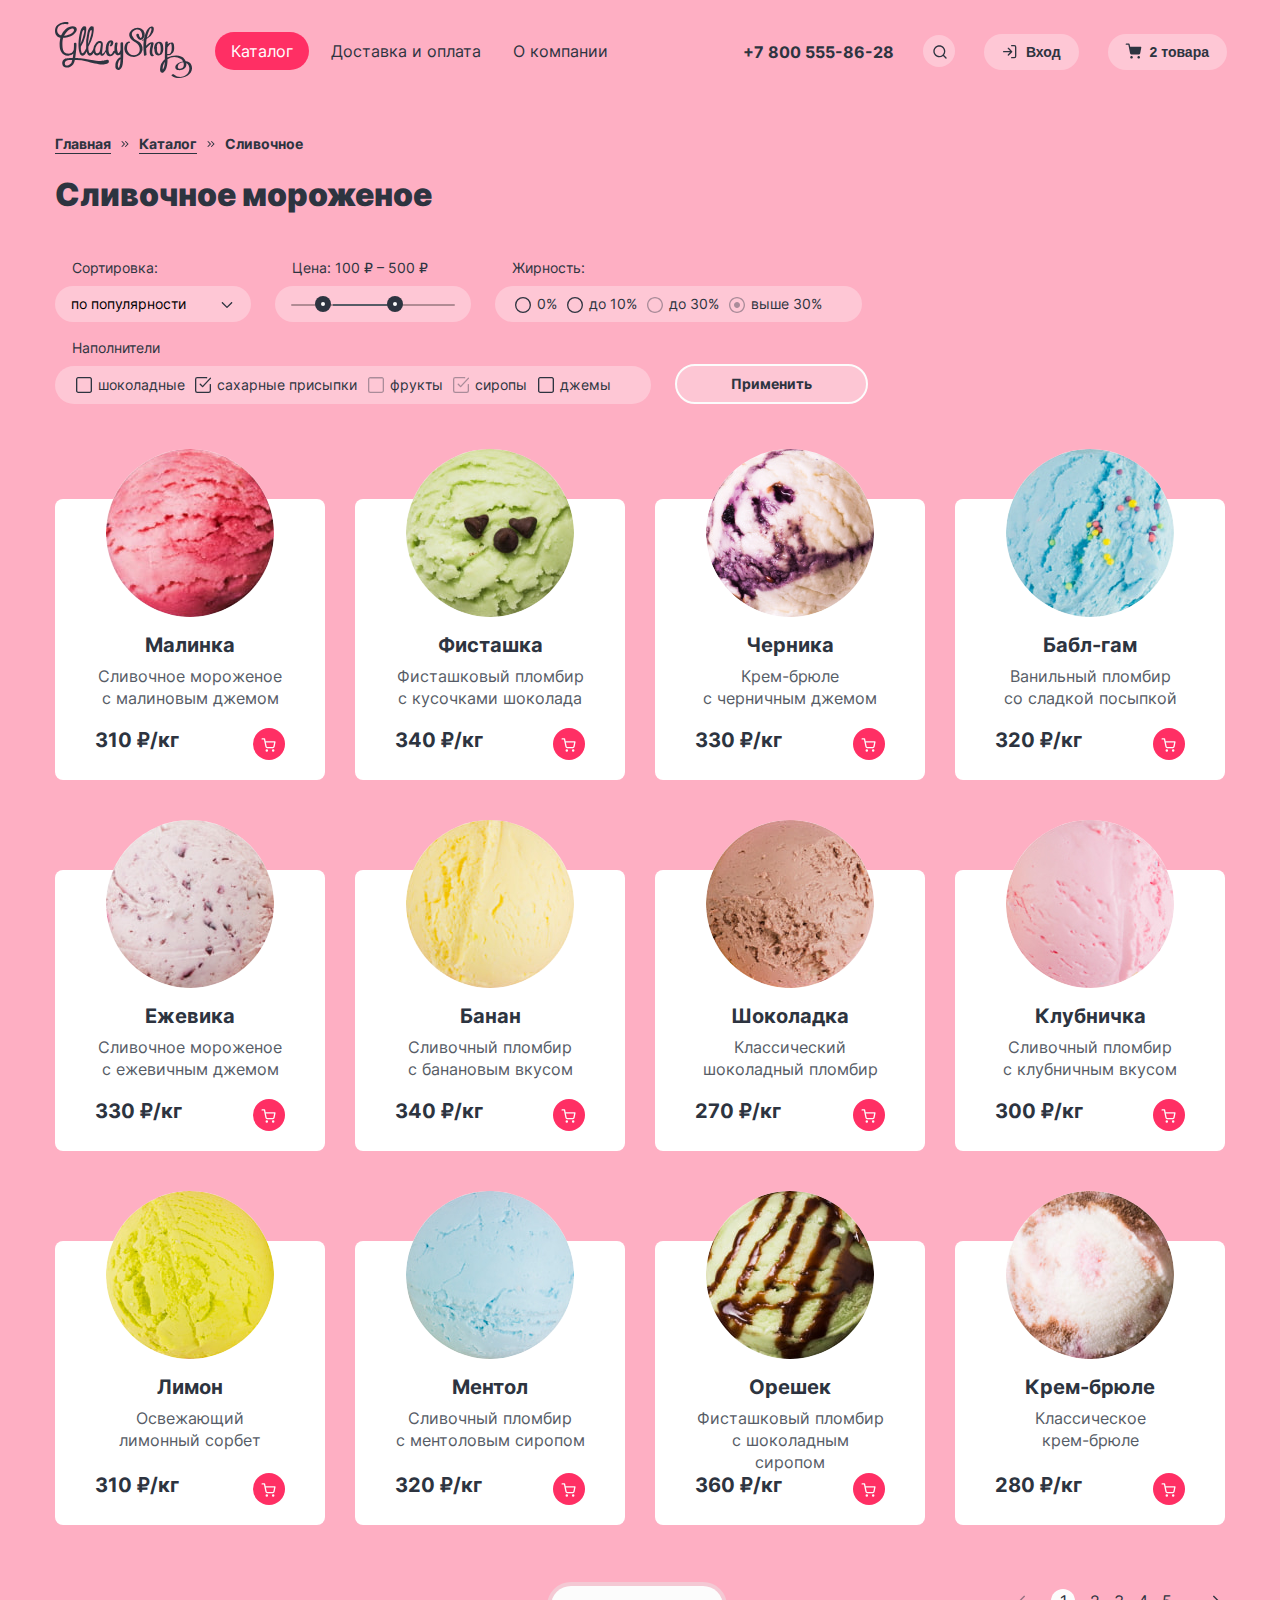
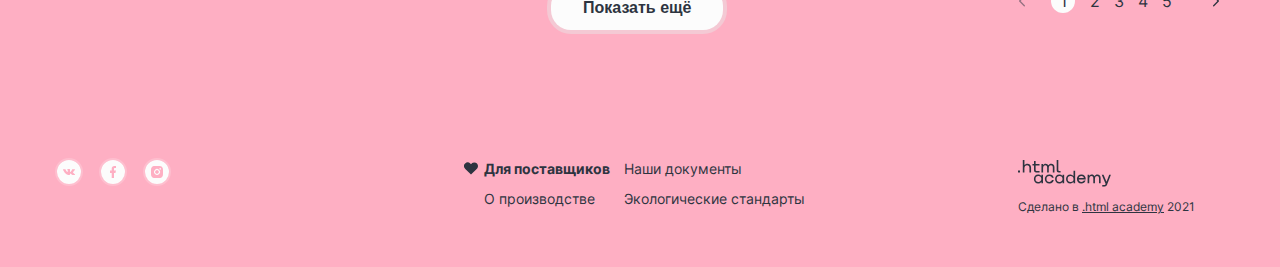
==== catalog.html @ 29f81b79 "Pixel-Perfect" ====
<!DOCTYPE html>
<html lang="ru">

<head>

  <meta charset="UTF-8">
  <meta http-equiv="X-UA-Compatible" content="IE=edge">
  <meta name="viewport" content="width=device-width, initial-scale=1.0">

  <!-- Заготовка для фавикона -->
  <link rel="icon" href="favicon.ico">
  <link rel="icon" type="image/png" sizes="32x32" href="images/icons/favicon.svg">

  <!-- <link rel="stylesheet" href="styles/normalize.css"> -->
  <link rel="stylesheet" href="styles/styles.css">

  <title>Сливочное мороженное из каталога мороженного онлайн-магазина Gllacy</title>

</head>

<body>

  <!-- Блок 1: Шапка и навигация -->

  <header class="header">

    <div class="header-wrapper">

      <a class="header-logo" href="index.html">
        <img src="images/logos/logo-gllacy.svg" alt="Логотип фирмы GllacyShop – натуральное мороженное для всех"
          width="137" height="56"></a>

      <nav class="main-nav">

        <ul class="nav-list">
          <li class="nav-item catalog-menu popover-bridge-menu">
            <a class="nav-link current" href="index.html">Каталог</a>
            <ul class="catalog-submenu">
              <li class="catalog-submenu-item special"><a class="catalog-submenu-link"
                  href="#"><strong>Новинки</strong></a></li>
              <li class="catalog-submenu-item"><a class="catalog-submenu-link" href="catalog.html">Сливочное</a></li>
              <li class="catalog-submenu-item"><a class="catalog-submenu-link" href="">Щербеты</a></li>
              <li class="catalog-submenu-item"><a class="catalog-submenu-link" href="">Фруктовый лед</a></li>
              <li class="catalog-submenu-item"><a class="catalog-submenu-link" href="">Мелорин</a></li>
            </ul>
          </li>
          <li class="nav-item">
            <a class="nav-link" href="#">Доставка и оплата</a>
          </li>
          <li class="nav-item">
            <a class="nav-link" href="#">О компании</a>
          </li>
        </ul>

      </nav>

      <ul class="nav-list user-list">

        <li class="nav-item nav-user-item nav-telefon">
          <a class="nav-phone-number nav-tel" href="tel:+79876543210">
            +7 800 555-86-28
          </a>
        </li>

        <li class="nav-item nav-user-item popover-bridge-search">
          <button type="button" class="button-circle button-pink nav-search">
            <span class="visually-hidden">
              Поиск
            </span>
          </button>
          <!-- ПОПОВЕР для поиска -->
          <div class="popover-search">
            <form class="search-engine" action="https://echo.htmlacademy.ru/" method="get">
              <p class="field-group">
                <label class="visually-hidden" for="your-search">Поисковый запрос</label>
                <input class="form-field field" type="search" id="your-search" name="your-search"
                  placeholder="Поиск по сайту">
              </p>
            </form>
          </div>
        </li>

        <li class="nav-item nav-user-item popover-bridge">
          <button type="button" class="button button-pink nav-customer-login">
            Вход
          </button>

          <!-- ПОПОВЕР для входа -->
          <div class="popover-customer popover-customer-login">

            <div class="popover-customer-underlay">
              <h2 class="popover-customer-heading">Личный кабинет</h2>
              <div class="popover-customer-form-wrapper">

                <form class="popover-customer-form" action="https://echo.htmlacademy.ru">

                  <p class="field-group popover-customer-email">
                    <label class="visually-hidden form-label" for="popover-customer-email">Электропочта</label>
                    <input class="popover-login-input" type="email" id="popover-customer-email"
                      name="popover-customer-email" placeholder="email@example.com" required>
                  </p>

                  <p class="field-group popover-customer-password">
                    <label class="visually-hidden form-label" for="popover-customer-password">Пароль</label>
                    <input class="popover-login-input" type="password" id="popover-customer-password"
                      name="popover-customer-password" placeholder="Введите пароль" minlength="7" required>
                  </p>

                  <div class="popover-customer-login-wrapper">
                    <button class="popover-login-button" type="submit">Войти</button>
                    <div class="popover-customer-recovery-wrapper">
                      <ul class="recovery-list">
                        <li class="recovery-item"><a class="auth-form-recovery" href="#">Забыли пароль?</a></li>
                        <li class="recovery-item"><a class="auth-form-register" href="#">Регистрация</a></li>
                      </ul>
                    </div>
                  </div>
                </form>
              </div>
            </div>
          </div>
        </li>

        <li class="nav-item nav-user-item popover-bridge">
          <button type="button" class="button button-pink nav-basket-full">
            2 товара
          </button>
          <!-- ПОПОВЕР для полной корзины -->
          <div class="popover-full">

            <div class="popover-content">
              <h2 class="popover-title">Корзина</h2>
              <ul class="cart-items-list">
                <li class="cart-item">
                  <a href="#"><img src="images/products/product-caspberry-1.jpg" alt="Мороженное 'Малинка'" width="46" height="46"></a>
                  <div class="cart-item-full-info">
                    <p class="cart-item-title"><a class="cart-item-title-link" href="#">Малинка</a></p>
                    <p class="cart-item-title-subline">1 кг х 310 ₽</p>
                  </div>
                  <p class="cart-item-price">310 ₽</p>
                  <button type="button" class="popover-close-button">
                    <span class="visually-hidden">Удалить из корзины</span>
                  </button>
                </li>
                <li class="cart-item">
                  <a href="#"><img src="images/products/product-bubblegum-4.jpg" alt="Мороженное Бабл-гам" width="46" height="46"></a>
                  <div class="cart-item-full-info">
                    <p class="cart-item-title"><a class="cart-item-title-link" href="#">Бабл-гам</a></p>
                    <p class="cart-item-title-subline">1 кг х 310 ₽</p>
                  </div>
                  <p class="cart-item-price">480 ₽</p>
                  <button type="button" class="popover-close-button">
                    <span class="visually-hidden">Удалить из корзины</span>
                  </button>
                </li>
              </ul>
              <div class="order-area">
                <a class="delivery-submit button button-red busket-submit">Оформить заказ</a>
                <p class="cart-item-sum">Итого: 790 ₽</p> 
              </div>
            </div>
          </div>
        </li>
      </ul>
    </div>

  </header>

  <!-- Блок 2: Основное содержание страницы -->
  <main class="main-inner main-container">

    <!-- Добавляем невидимый H2 заголовок для семантики -->
    <h1 class="visually-hidden">Различные виды мороженного онлайн-магазина GllacyShop</h1>

    <!-- Секция 1: Хлебные крошки -->
    <section class="inner-header">
      <ul class="breadcrumbs">
        <li class="breadcrumbs-item">
          <a class="breadcrumbs-link breadcrumbs-arrow" href="index.html">Главная</a>
        </li>
        <li class="breadcrumbs-item">
          <a class="breadcrumbs-link breadcrumbs-arrow" href="#">Каталог</a>
        </li>
        <li class="breadcrumbs-item breadcrumbs-item-current">
          <a class="current-link">Сливочное</a>
        </li>
      </ul>
      <h2 class="catalog-product-title">Сливочное мороженое</h2>
    </section>

    <!-- Секция 2: Фильтрация продуктов -->

    <section class="catalog-products-filter">
      <h2 class="visually-hidden">Список товаров с фильтрами</h2>
      <form class="catalog-filter" action="https://echo.htmlacademy.ru/" method="get">

          <!-- Dropdown menu with elements -->
          
          <fieldset class="catalog-filter-group filter-dropdown">
            <legend class="catalog-filter-title">Сортировка:</legend>
            <select name="catalog" class="catalog-product-selection">
              <option class="" selected value="по популярности">по популярности</option>
              <option value="по стоимости">по стоимости</option>
              <option value="по вкусу">по вкусу</option>
            </select>
          </fieldset>

          <!-- Range Slider -->

          <fieldset class="catalog-filter-group filter-range-slider ">
            <legend class="catalog-filter-title">Цена: 100 ₽ – 500 ₽</legend>
            <div class="range">
              <div class="range-scale">
                <div class="range-bar">
                  <button class="range-toggle toggle-min" type="button">
                    <span class="visually-hidden">Изменить минимальную цену.</span>
                  </button>
                  <button class="range-toggle toggle-max" type="button">
                    <span class="visually-hidden">Изменить максимальную цену.</span>
                  </button>
                </div>
              </div>
              <div class="range-wrapper-inputs">
                <label class="catalog-filter-label visually-hidden">
                  от <input class="range-input" type="number" value="100" name="min-price"> ₽
                </label>
                <label class="catalog-filter-label visually-hidden">
                  до <input class="range-input" type="number" value="500" name="max-price" style="width: 37px"> ₽
                </label>
              </div>
            </div>
          </fieldset>
          
          <!-- Radio-buttons  -->
          
          <fieldset class="catalog-filter-group filter-radio-buttons-wrapper"> 
            <legend class="catalog-filter-title">Жирность:</legend>
            <div class="filter-background"> 
              <ul class="catalog-filter-list">
                <li class="catalog-filter-item">
                  <label class="check option">
                    <input class="visually-hidden check-input" type="radio" name="fatness" value="до 10%">
                    <span class="check-radio-button"></span>
                    <span class="control-label-radio">0%</span>
                  </label>
                </li>
                <li class="catalog-filter-item">
                  <label class="check option">
                    <input class="visually-hidden check-input" type="radio" name="fatness" value="до 10%" checked>
                    <span class="check-radio-button"></span>
                    <span class="control-label-radio">до 10%</span>
                  </label>
                </li>
                <li class="catalog-filter-item">
                  <label class="check option">
                    <input class="visually-hidden check-input" type="radio" name="fatness" value="до 30%" disabled>
                    <span class="check-radio-button"></span>
                    <span class="control-label-radio">до 30%</span>
                  </label>
                </li>
                <li class="catalog-filter-item">
                  <label class="check option">
                    <input class="visually-hidden check-input" type="radio" name="fatness" value="выше 30%" checked disabled>
                    <span class="check-radio-button"></span>
                    <span class="control-label-radio">выше 30%</span>
                  </label>
                </li>
              </ul>
            </div>
          </fieldset>

        <!-- Checkboxes  -->

        <fieldset class="catalog-filter-group filter-checkboxes">
          <legend class="catalog-filter-title">Наполнители</legend>
          <div class="filter-background">
            <ul class="catalog-filter-list">
              <li class="catalog-filter-item">
                <label class="check option">
                  <input class="check-input" type="checkbox" name="chocolate">
                  <span class="check-box"></span>
                  <span class="control-label">шоколадные</span>
                </label>
              </li>
              <li class="catalog-filter-item">
                <label class="check option">
                  <input class="check-input" type="checkbox" name="sugar-powders" checked>
                  <span class="check-box"></span>
                  <span class="control-label">сахарные присыпки</span>
                </label>
              </li>
              <li class="catalog-filter-item">
                <label class="check option">
                  <input class="check-input" type="checkbox" name="fruits" disabled>
                  <span class="check-box"></span>
                  <span class="control-label">фрукты</span>
                </label>
              </li>
              <li class="catalog-filter-item">
                <label class="check option">
                  <input class="check-input" type="checkbox" name="syrups" checked disabled>
                  <span class="check-box"></span>
                  <span class="control-label">сиропы</span>
                </label>
              </li>
              <li class="catalog-filter-item">
                <label class="check option">
                  <input class="check-input" type="checkbox" name="jams">
                  <span class="check-box"></span>
                  <span class="control-label">джемы</span>
                </label>
              </li>
            </ul>
          </div>
        </fieldset>
          <div class="filtering-button-wrapper">
            <button class="filter-button" type="submit">
              Применить
            </button>
          </div>

      </form>
    </section>

    <!-- Секция 3: Продуктовая секция -->

    <!-- Список товаров -->
    <section class="glassy-products">

      <ul class="product-list">

        <!-- Первый ряд -->

        <li class="product-card">
          <a class="product-card-image-link" href="catalog.html">
            <img class="product-card-image" src="images/products/product-caspberry-1.jpg" alt="Сорт мороженного"
              width="168" height="168">
          </a>
          <div class="product-card-content">
            <a class="product-card-title-link" href="#">
              <h3 class="product-card-title">Малинка</h3>
            </a>
            <p class="product-card-description">Сливочное мороженое с&nbsp;малиновым джемом</p>
          </div>
          <div class="product-price-wrapper">
            <span class="product-card-price">310 ₽/кг</span>
            <button type="button" class="product-card-button">
              <svg aria-hidden="true" focusable="false" width="16" height="16" fill="none"
                xmlns="http://www.w3.org/2000/svg">
                <path class="shopping-cart-full" fill-rule="evenodd" clip-rule="evenodd"
                  d="M1.167 1.25a.667.667 0 0 0 0 1.333h1.77l.468 2.336a.664.664 0 0 0 .011.053l.967 4.833a1.825 1.825 0 0 0 1.819 1.47h5.62a1.826 1.826 0 0 0 1.819-1.47l.001-.005.927-4.861a.667.667 0 0 0-.655-.792H4.611l-.473-2.361a.667.667 0 0 0-.654-.536H1.167ZM5.69 9.544 4.878 5.48h8.23l-.775 4.067a.492.492 0 0 1-.492.395H6.183a.492.492 0 0 1-.492-.397Zm-1.134 3.961a1.246 1.246 0 1 1 2.492 0 1.246 1.246 0 0 1-2.492 0Zm6.374 0a1.246 1.246 0 1 1 2.491 0 1.246 1.246 0 0 1-2.491 0Z"
                  fill="#fcfcfc" />
              </svg>
              <span class="visually-hidden">Купить мороженное</span>
            </button>
          </div>
        </li>

        <li class="product-card">
          <a class="product-card-image-link" href="catalog.html">
            <img class="product-card-image" src="images/products/product-pistachio-2.jpg" alt="Сорт мороженного"
              width="168" height="168">
          </a>
          <div class="product-card-content">
            <a class="product-card-title-link" href="#">
              <h3 class="product-card-title">Фисташка</h3>
            </a>
            <p class="product-card-description">Фисташковый пломбир с&nbsp;кусочками шоколада</p>
          </div>
          <div class="product-price-wrapper">
            <span class="product-card-price">340 ₽/кг</span>
            <button type="button" class="product-card-button">
              <svg aria-hidden="true" focusable="false" width="16" height="16" fill="none"
                xmlns="http://www.w3.org/2000/svg">
                <path class="shopping-cart-full" fill-rule="evenodd" clip-rule="evenodd"
                  d="M1.167 1.25a.667.667 0 0 0 0 1.333h1.77l.468 2.336a.664.664 0 0 0 .011.053l.967 4.833a1.825 1.825 0 0 0 1.819 1.47h5.62a1.826 1.826 0 0 0 1.819-1.47l.001-.005.927-4.861a.667.667 0 0 0-.655-.792H4.611l-.473-2.361a.667.667 0 0 0-.654-.536H1.167ZM5.69 9.544 4.878 5.48h8.23l-.775 4.067a.492.492 0 0 1-.492.395H6.183a.492.492 0 0 1-.492-.397Zm-1.134 3.961a1.246 1.246 0 1 1 2.492 0 1.246 1.246 0 0 1-2.492 0Zm6.374 0a1.246 1.246 0 1 1 2.491 0 1.246 1.246 0 0 1-2.491 0Z"
                  fill="#fcfcfc" />
              </svg>
              <span class="visually-hidden">Купить мороженное</span>
            </button>
          </div>
        </li>

        <li class="product-card">
          <a class="product-card-image-link" href="catalog.html">
            <img class="product-card-image" src="images/products/product-blackberry-3.jpg" alt="Сорт мороженного"
              width="168" height="168">
          </a>
          <div class="product-card-content">
            <a class="product-card-title-link" href="#">
              <h3 class="product-card-title">Черника</h3>
            </a>
            <p class="product-card-description">Крем-брюле с&nbsp;черничным джемом</p>
          </div>
          <div class="product-price-wrapper">
            <span class="product-card-price">330 ₽/кг</span>
            <button type="button" class="product-card-button">
              <svg aria-hidden="true" focusable="false" width="16" height="16" fill="none"
                xmlns="http://www.w3.org/2000/svg">
                <path class="shopping-cart-full" fill-rule="evenodd" clip-rule="evenodd"
                  d="M1.167 1.25a.667.667 0 0 0 0 1.333h1.77l.468 2.336a.664.664 0 0 0 .011.053l.967 4.833a1.825 1.825 0 0 0 1.819 1.47h5.62a1.826 1.826 0 0 0 1.819-1.47l.001-.005.927-4.861a.667.667 0 0 0-.655-.792H4.611l-.473-2.361a.667.667 0 0 0-.654-.536H1.167ZM5.69 9.544 4.878 5.48h8.23l-.775 4.067a.492.492 0 0 1-.492.395H6.183a.492.492 0 0 1-.492-.397Zm-1.134 3.961a1.246 1.246 0 1 1 2.492 0 1.246 1.246 0 0 1-2.492 0Zm6.374 0a1.246 1.246 0 1 1 2.491 0 1.246 1.246 0 0 1-2.491 0Z"
                  fill="#fcfcfc" />
              </svg>
              <span class="visually-hidden">Купить мороженное</span>
            </button>
          </div>
        </li>

        <li class="product-card">
          <a class="product-card-image-link" href="catalog.html">
            <img class="product-card-image" src="images/products/product-bubblegum-4.jpg" alt="Сорт мороженного"
              width="168" height="168">
          </a>
          <div class="product-card-content">
            <a class="product-card-title-link" href="#">
              <h3 class="product-card-title">Бабл-гам</h3>
            </a>
            <p class="product-card-description">Ванильный пломбир со&nbsp;сладкой посыпкой</p>
          </div>
          <div class="product-price-wrapper">
            <span class="product-card-price">320 ₽/кг</span>
            <button type="button" class="product-card-button">
              <svg aria-hidden="true" focusable="false" width="16" height="16" fill="none"
                xmlns="http://www.w3.org/2000/svg">
                <path class="shopping-cart-full" fill-rule="evenodd" clip-rule="evenodd"
                  d="M1.167 1.25a.667.667 0 0 0 0 1.333h1.77l.468 2.336a.664.664 0 0 0 .011.053l.967 4.833a1.825 1.825 0 0 0 1.819 1.47h5.62a1.826 1.826 0 0 0 1.819-1.47l.001-.005.927-4.861a.667.667 0 0 0-.655-.792H4.611l-.473-2.361a.667.667 0 0 0-.654-.536H1.167ZM5.69 9.544 4.878 5.48h8.23l-.775 4.067a.492.492 0 0 1-.492.395H6.183a.492.492 0 0 1-.492-.397Zm-1.134 3.961a1.246 1.246 0 1 1 2.492 0 1.246 1.246 0 0 1-2.492 0Zm6.374 0a1.246 1.246 0 1 1 2.491 0 1.246 1.246 0 0 1-2.491 0Z"
                  fill="#fcfcfc" />
              </svg>
              <span class="visually-hidden">Купить мороженное</span>
            </button>
          </div>
        </li>

        <!-- Второй ряд -->

        <li class="product-card">
          <a class="product-card-image-link" href="catalog.html">
            <img class="product-card-image" src="images/products/product-jewel-5.jpg" alt="Сорт мороженного" width="168"
              height="168">
          </a>
          <div class="product-card-content">
            <a class="product-card-title-link" href="#">
              <h3 class="product-card-title">Ежевика</h3>
            </a>
            <p class="product-card-description">Сливочное мороженое с&nbsp;ежевичным джемом</p>
          </div>
          <div class="product-price-wrapper">
            <span class="product-card-price">330 ₽/кг</span>
            <button type="button" class="product-card-button">
              <svg aria-hidden="true" focusable="false" width="16" height="16" fill="none"
                xmlns="http://www.w3.org/2000/svg">
                <path class="shopping-cart-full" fill-rule="evenodd" clip-rule="evenodd"
                  d="M1.167 1.25a.667.667 0 0 0 0 1.333h1.77l.468 2.336a.664.664 0 0 0 .011.053l.967 4.833a1.825 1.825 0 0 0 1.819 1.47h5.62a1.826 1.826 0 0 0 1.819-1.47l.001-.005.927-4.861a.667.667 0 0 0-.655-.792H4.611l-.473-2.361a.667.667 0 0 0-.654-.536H1.167ZM5.69 9.544 4.878 5.48h8.23l-.775 4.067a.492.492 0 0 1-.492.395H6.183a.492.492 0 0 1-.492-.397Zm-1.134 3.961a1.246 1.246 0 1 1 2.492 0 1.246 1.246 0 0 1-2.492 0Zm6.374 0a1.246 1.246 0 1 1 2.491 0 1.246 1.246 0 0 1-2.491 0Z"
                  fill="#fcfcfc" />
              </svg>
              <span class="visually-hidden">Купить мороженное</span>
            </button>
          </div>
        </li>

        <li class="product-card">
          <a class="product-card-image-link" href="catalog.html">
            <img class="product-card-image" src="images/products/product-banana-6.jpg" alt="Сорт мороженного"
              width="168" height="168">
          </a>
          <div class="product-card-content">
            <a class="product-card-title-link" href="#">
              <h3 class="product-card-title">Банан</h3>
            </a>
            <p class="product-card-description">Сливочный пломбир с&nbsp;банановым вкусом</p>
          </div>
          <div class="product-price-wrapper">
            <span class="product-card-price">340 ₽/кг</span>
            <button type="button" class="product-card-button">
              <svg aria-hidden="true" focusable="false" width="16" height="16" fill="none"
                xmlns="http://www.w3.org/2000/svg">
                <path class="shopping-cart-full" fill-rule="evenodd" clip-rule="evenodd"
                  d="M1.167 1.25a.667.667 0 0 0 0 1.333h1.77l.468 2.336a.664.664 0 0 0 .011.053l.967 4.833a1.825 1.825 0 0 0 1.819 1.47h5.62a1.826 1.826 0 0 0 1.819-1.47l.001-.005.927-4.861a.667.667 0 0 0-.655-.792H4.611l-.473-2.361a.667.667 0 0 0-.654-.536H1.167ZM5.69 9.544 4.878 5.48h8.23l-.775 4.067a.492.492 0 0 1-.492.395H6.183a.492.492 0 0 1-.492-.397Zm-1.134 3.961a1.246 1.246 0 1 1 2.492 0 1.246 1.246 0 0 1-2.492 0Zm6.374 0a1.246 1.246 0 1 1 2.491 0 1.246 1.246 0 0 1-2.491 0Z"
                  fill="#fcfcfc" />
              </svg>
              <span class="visually-hidden">Купить мороженное</span>
            </button>
          </div>
        </li>

        <li class="product-card">
          <a class="product-card-image-link" href="catalog.html">
            <img class="product-card-image" src="images/products/product-chocolate-7.jpg" alt="Сорт мороженного"
              width="168" height="168">
          </a>
          <div class="product-card-content">
            <a class="product-card-title-link" href="#">
              <h3 class="product-card-title">Шоколадка</h3>
            </a>
            <p class="product-card-description">Классический шоколадный&nbsp;пломбир</p>
          </div>
          <div class="product-price-wrapper">
            <span class="product-card-price">270 ₽/кг</span>
            <button type="button" class="product-card-button">
              <svg aria-hidden="true" focusable="false" width="16" height="16" fill="none"
                xmlns="http://www.w3.org/2000/svg">
                <path class="shopping-cart-full" fill-rule="evenodd" clip-rule="evenodd"
                  d="M1.167 1.25a.667.667 0 0 0 0 1.333h1.77l.468 2.336a.664.664 0 0 0 .011.053l.967 4.833a1.825 1.825 0 0 0 1.819 1.47h5.62a1.826 1.826 0 0 0 1.819-1.47l.001-.005.927-4.861a.667.667 0 0 0-.655-.792H4.611l-.473-2.361a.667.667 0 0 0-.654-.536H1.167ZM5.69 9.544 4.878 5.48h8.23l-.775 4.067a.492.492 0 0 1-.492.395H6.183a.492.492 0 0 1-.492-.397Zm-1.134 3.961a1.246 1.246 0 1 1 2.492 0 1.246 1.246 0 0 1-2.492 0Zm6.374 0a1.246 1.246 0 1 1 2.491 0 1.246 1.246 0 0 1-2.491 0Z"
                  fill="#fcfcfc" />
              </svg>
              <span class="visually-hidden">Купить мороженное</span>
            </button>
          </div>
        </li>

        <li class="product-card">
          <a class="product-card-image-link" href="catalog.html">
            <img class="product-card-image" src="images/products/product-strawberry-8.jpg" alt="Сорт мороженного"
              width="168" height="168">
          </a>
          <div class="product-card-content">
            <a class="product-card-title-link" href="#">
              <h3 class="product-card-title">Клубничка</h3>
            </a>
            <p class="product-card-description">Сливочный пломбир с&nbsp;клубничным вкусом</p>
          </div>
          <div class="product-price-wrapper">
            <span class="product-card-price">300 ₽/кг</span>
            <button type="button" class="product-card-button">
              <svg aria-hidden="true" focusable="false" width="16" height="16" fill="none"
                xmlns="http://www.w3.org/2000/svg">
                <path class="shopping-cart-full" fill-rule="evenodd" clip-rule="evenodd"
                  d="M1.167 1.25a.667.667 0 0 0 0 1.333h1.77l.468 2.336a.664.664 0 0 0 .011.053l.967 4.833a1.825 1.825 0 0 0 1.819 1.47h5.62a1.826 1.826 0 0 0 1.819-1.47l.001-.005.927-4.861a.667.667 0 0 0-.655-.792H4.611l-.473-2.361a.667.667 0 0 0-.654-.536H1.167ZM5.69 9.544 4.878 5.48h8.23l-.775 4.067a.492.492 0 0 1-.492.395H6.183a.492.492 0 0 1-.492-.397Zm-1.134 3.961a1.246 1.246 0 1 1 2.492 0 1.246 1.246 0 0 1-2.492 0Zm6.374 0a1.246 1.246 0 1 1 2.491 0 1.246 1.246 0 0 1-2.491 0Z"
                  fill="#fcfcfc" />
              </svg>
              <span class="visually-hidden">Купить мороженное</span>
            </button>
          </div>
        </li>

        <!-- Третий ряд -->

        <li class="product-card">
          <a class="product-card-image-link" href="catalog.html">
            <img class="product-card-image" src="images/products/product-lemon-9.jpg" alt="Сорт мороженного" width="168"
              height="168">
          </a>
          <div class="product-card-content">
            <a class="product-card-title-link" href="#">
              <h3 class="product-card-title">Лимон</h3>
            </a>
            <p class="product-card-description">Освежающий лимонный&nbsp;сорбет</p>
          </div>
          <div class="product-price-wrapper">
            <span class="product-card-price">310 ₽/кг</span>
            <button type="button" class="product-card-button">
              <svg aria-hidden="true" focusable="false" width="16" height="16" fill="none"
                xmlns="http://www.w3.org/2000/svg">
                <path class="shopping-cart-full" fill-rule="evenodd" clip-rule="evenodd"
                  d="M1.167 1.25a.667.667 0 0 0 0 1.333h1.77l.468 2.336a.664.664 0 0 0 .011.053l.967 4.833a1.825 1.825 0 0 0 1.819 1.47h5.62a1.826 1.826 0 0 0 1.819-1.47l.001-.005.927-4.861a.667.667 0 0 0-.655-.792H4.611l-.473-2.361a.667.667 0 0 0-.654-.536H1.167ZM5.69 9.544 4.878 5.48h8.23l-.775 4.067a.492.492 0 0 1-.492.395H6.183a.492.492 0 0 1-.492-.397Zm-1.134 3.961a1.246 1.246 0 1 1 2.492 0 1.246 1.246 0 0 1-2.492 0Zm6.374 0a1.246 1.246 0 1 1 2.491 0 1.246 1.246 0 0 1-2.491 0Z"
                  fill="#fcfcfc" />
              </svg>
              <span class="visually-hidden">Купить мороженное</span>
            </button>
          </div>
        </li>

        <li class="product-card">
          <a class="product-card-image-link" href="catalog.html">
            <img class="product-card-image" src="images/products/product-menthol-10.jpg" alt="Сорт мороженного"
              width="168" height="168">
          </a>
          <div class="product-card-content">
            <a class="product-card-title-link" href="#">
              <h3 class="product-card-title">Ментол</h3>
            </a>
            <p class="product-card-description">Сливочный пломбир с&nbsp;ментоловым сиропом</p>
          </div>
          <div class="product-price-wrapper">
            <span class="product-card-price">320 ₽/кг</span>
            <button type="button" class="product-card-button">
              <svg aria-hidden="true" focusable="false" width="16" height="16" fill="none"
                xmlns="http://www.w3.org/2000/svg">
                <path class="shopping-cart-full" fill-rule="evenodd" clip-rule="evenodd"
                  d="M1.167 1.25a.667.667 0 0 0 0 1.333h1.77l.468 2.336a.664.664 0 0 0 .011.053l.967 4.833a1.825 1.825 0 0 0 1.819 1.47h5.62a1.826 1.826 0 0 0 1.819-1.47l.001-.005.927-4.861a.667.667 0 0 0-.655-.792H4.611l-.473-2.361a.667.667 0 0 0-.654-.536H1.167ZM5.69 9.544 4.878 5.48h8.23l-.775 4.067a.492.492 0 0 1-.492.395H6.183a.492.492 0 0 1-.492-.397Zm-1.134 3.961a1.246 1.246 0 1 1 2.492 0 1.246 1.246 0 0 1-2.492 0Zm6.374 0a1.246 1.246 0 1 1 2.491 0 1.246 1.246 0 0 1-2.491 0Z"
                  fill="#fcfcfc" />
              </svg>
              <span class="visually-hidden">Купить мороженное</span>
            </button>
          </div>
        </li>

        <li class="product-card">
          <a class="product-card-image-link" href="catalog.html">
            <img class="product-card-image" src="images/products/product-nut-11.jpg" alt="Сорт мороженного" width="168"
              height="168">
          </a>
          <div class="product-card-content">
            <a class="product-card-title-link" href="#">
              <h3 class="product-card-title">Орешек</h3>
            </a>
            <p class="product-card-description">Фисташковый пломбир с&nbsp;шоколадным сиропом</p>
          </div>
          <div class="product-price-wrapper">
            <span class="product-card-price">360 ₽/кг</span>
            <button type="button" class="product-card-button">
              <svg aria-hidden="true" focusable="false" width="16" height="16" fill="none"
                xmlns="http://www.w3.org/2000/svg">
                <path class="shopping-cart-full" fill-rule="evenodd" clip-rule="evenodd"
                  d="M1.167 1.25a.667.667 0 0 0 0 1.333h1.77l.468 2.336a.664.664 0 0 0 .011.053l.967 4.833a1.825 1.825 0 0 0 1.819 1.47h5.62a1.826 1.826 0 0 0 1.819-1.47l.001-.005.927-4.861a.667.667 0 0 0-.655-.792H4.611l-.473-2.361a.667.667 0 0 0-.654-.536H1.167ZM5.69 9.544 4.878 5.48h8.23l-.775 4.067a.492.492 0 0 1-.492.395H6.183a.492.492 0 0 1-.492-.397Zm-1.134 3.961a1.246 1.246 0 1 1 2.492 0 1.246 1.246 0 0 1-2.492 0Zm6.374 0a1.246 1.246 0 1 1 2.491 0 1.246 1.246 0 0 1-2.491 0Z"
                  fill="#fcfcfc" />
              </svg>
              <span class="visually-hidden">Купить мороженное</span>
            </button>
          </div>
        </li>

        <li class="product-card">
          <a class="product-card-image-link" href="catalog.html">
            <img class="product-card-image" src="images/products/product-cream-brulee-12.jpg" alt="Сорт мороженного"
              width="168" height="168">
          </a>
          <div class="product-card-content">
            <a class="product-card-title-link" href="#">
              <h3 class="product-card-title">Крем-брюле</h3>
            </a>
            <p class="product-card-description">Классическое<br>крем-брюле </p>
          </div>
          <div class="product-price-wrapper">
            <span class="product-card-price">280 ₽/кг</span>
            <button type="button" class="product-card-button">
              <svg aria-hidden="true" focusable="false" width="16" height="16" fill="none"
                xmlns="http://www.w3.org/2000/svg">
                <path class="shopping-cart-full" fill-rule="evenodd" clip-rule="evenodd"
                  d="M1.167 1.25a.667.667 0 0 0 0 1.333h1.77l.468 2.336a.664.664 0 0 0 .011.053l.967 4.833a1.825 1.825 0 0 0 1.819 1.47h5.62a1.826 1.826 0 0 0 1.819-1.47l.001-.005.927-4.861a.667.667 0 0 0-.655-.792H4.611l-.473-2.361a.667.667 0 0 0-.654-.536H1.167ZM5.69 9.544 4.878 5.48h8.23l-.775 4.067a.492.492 0 0 1-.492.395H6.183a.492.492 0 0 1-.492-.397Zm-1.134 3.961a1.246 1.246 0 1 1 2.492 0 1.246 1.246 0 0 1-2.492 0Zm6.374 0a1.246 1.246 0 1 1 2.491 0 1.246 1.246 0 0 1-2.491 0Z"
                  fill="#fcfcfc" />
              </svg>
              <span class="visually-hidden">Купить мороженное</span>
            </button>
          </div>
        </li>

      </ul>


    </section>

    <!-- Пагинация страниц -->
    <div class="product-pagination">

      

      <div class="pagination-wrapper">
        <ul class="pagination-list">
          <li class="pagination-item">
            <a class="pagination-link pagination-prev pagination-disabled">
              <span class="visually-hidden">Предыдущая страница</span>
            </a>
          </li>
          <li class="pagination-item">
            <a class="pagination-link pagination-current">1</a>
          </li>
          <li class="pagination-item">
            <a class="pagination-link" href="#">2</a>
          </li>
          <li class="pagination-item">
            <a class="pagination-link" href="#">3</a>
          </li>
          <li class="pagination-item">
            <a class="pagination-link" href="#">4</a>
          </li>
          <li class="pagination-item">
            <a class="pagination-link" href="#">5</a>
          </li>
          <li class="pagination-item">
            <a class="pagination-link pagination-next" href="#">
              <span class="visually-hidden">Следующая страница</span>
            </a>
          </li>
        </ul>
      </div>
      <div class="pagination-button-wrapper">
        <button class="button button-white button-pagination" type="button">Показать ещё</button>
      </div>
    </div>

  </main>

  <!-- Блок 3: Подвал -->

  <footer class="footer">

    <h2 class="visually-hidden">
      Секция футера
    </h2>

    <!-- Иконки социальных сетей  -->
    <div class="social-wrapper social-wrapper-footer">
      <h3 class="visually-hidden">
        Социальные сети
      </h3>
      <ul class="social-list social-link-list social-footer">
        <li class="social-item">
          <a class="social-button social-item-vk" href="https://vk.com/htmlacademy">
            <svg aria-hidden="true" focusable="false" width="24" height="24" fill="none"
              xmlns="http://www.w3.org/2000/svg">
              <path fill-rule="evenodd" clip-rule="evenodd"
                d="M24 12a12 12 0 1 1-24 0 12 12 0 0 1 24 0Zm-11.41 2.97h-.72s-1.58.09-2.98-1.18C7.37 12.4 6.03 9.65 6.03 9.65s-.07-.18 0-.27c.1-.1.36-.1.36-.1l1.72-.01s.16.02.27.1c.1.05.15.17.15.17s.28.61.65 1.17c.71 1.08 1.05 1.32 1.29 1.2.35-.16.25-1.53.25-1.53s0-.5-.18-.71c-.14-.17-.41-.22-.53-.24-.1-.01.06-.2.26-.3.31-.13.86-.13 1.5-.13.5 0 .65.03.84.07.46.1.44.41.41 1.08l-.02.7v.18c-.01.34-.02.73.23.88.13.07.45 0 1.26-1.19.38-.56.66-1.23.66-1.23s.07-.12.16-.17c.1-.05.24-.04.24-.04h1.8s.54-.06.63.15c.1.23-.2.75-.94 1.61-.7.82-1.03 1.12-1 1.38.01.2.23.38.66.72.89.73 1.13 1.1 1.18 1.2l.01.01c.4.58-.44.62-.44.62l-1.6.02s-.34.06-.8-.2a3.94 3.94 0 0 1-.69-.6c-.33-.34-.65-.66-.91-.58-.45.12-.44.96-.44.96s0 .18-.1.28c-.1.1-.32.12-.32.12Z"
                fill="#fcfcfc"></path>
            </svg>
            <span class="visually-hidden">
              ВКонтакте
            </span>
          </a>
        </li>
        <li class="social-item">
          <a class="social-button social-item-facebook" href="https://www.facebook.com/htmlacademy">
            <svg aria-hidden="true" focusable="false" width="24" height="24" fill="none"
              xmlns="http://www.w3.org/2000/svg">
              <path fill-rule="evenodd" clip-rule="evenodd"
                d="M24 12a12 12 0 1 1-24 0 12 12 0 0 1 24 0Zm-9.57.9H13V18h-2.29v-5.1H9v-2.4h1.71V8.82c0-1.83 1.1-2.82 2.66-2.82.74 0 1.44.06 1.63.08V8.1h-.86C13 8.1 13 8.68 13 9.3v1.2h2l-.57 2.4Z"
                fill="#fcfcfc"></path>
            </svg>
            <span class="visually-hidden">
              Фейсбук
            </span>
          </a>
        </li>
        <li class="social-item">
          <a class="social-button social-item-instagram" href="https://www.instagram.com/htmlacademy/">
            <svg aria-hidden="true" focusable="false" width="24" height="24" fill="none"
              xmlns="http://www.w3.org/2000/svg">
              <path fill-rule="evenodd" clip-rule="evenodd"
                d="M24 12a12 12 0 1 1-24 0 12 12 0 0 1 24 0Zm-9.53-5.96C13.83 6 13.63 6 12 6c-1.63 0-1.83 0-2.47.04-.64.03-1.08.13-1.46.28-.4.15-.76.38-1.06.69-.3.3-.54.66-.7 1.06-.14.38-.24.82-.27 1.46C6 10.17 6 10.37 6 12c0 1.63 0 1.83.04 2.47.03.64.13 1.08.28 1.46.15.4.38.76.69 1.06.3.3.66.54 1.06.7.38.14.82.24 1.46.27.64.03.84.04 2.47.04 1.63 0 1.83 0 2.47-.04a4.43 4.43 0 0 0 1.46-.28c.4-.15.76-.38 1.06-.69.3-.3.54-.66.7-1.06.14-.38.24-.82.27-1.46.03-.64.04-.84.04-2.47 0-1.63 0-1.83-.04-2.47a4.43 4.43 0 0 0-.28-1.46c-.15-.4-.38-.76-.69-1.06a2.93 2.93 0 0 0-1.06-.7 4.42 4.42 0 0 0-1.46-.27Zm-4.6 3.84a3 3 0 1 1 4.25 4.24 3 3 0 0 1-4.24-4.24Zm5.81-1.56a.75.75 0 1 1-1.06 1.06.75.75 0 0 1 1.06-1.06Zm-2.4 2.4a1.8 1.8 0 1 0-2.55 2.55 1.8 1.8 0 0 0 2.54-2.54Z"
                fill="#fcfcfc"></path>
            </svg>
            <span class="visually-hidden">
              Инстаграм
            </span>
          </a>
        </li>
      </ul>
    </div>


    <!-- Дополнительное меню -->
    
      <div class="footer-menu">
        <h3 class="visually-hidden">
          Наше меню
        </h3>
        <ul class="footer-menu-list">
          <li class="footer-menu-item">
            <a href="#" class="with-love">
              <b>
                Для поставщиков
                <!-- &#x2665; -->
              </b>
            </a>
          </li>
          <li class="footer-menu-item">
            <a href="#" class="">
              Наши документы
            </a>
          </li>
          <li class="footer-menu-item">
            <a href="#" class="">
              О производстве
            </a>
          </li>
          <li class="footer-menu-item">
            <a href="#" class="">
              Экологические стандарты
            </a>
          </li>
        </ul>
      </div>
    

    <!-- Копирайт  -->
    <div class="footer-copyright">
      <h3 class="visually-hidden">
        Копирайт
      </h3>
      <a href="#">
        <img class="footer-copyright-logo" src="images/logos/logo-htmlacademy.svg"
          alt="Логотип онлайн-школы htmlacademy" width="93" height="27">
      </a>
      <p class="about-text">Сделано в <a class="htmlacademy-link" href="https://htmlacademy.ru/">.html
          academy</a>&nbsp;2021
      </p>
    </div>

  </footer>

</body>

</html>
---- styles/styles.css ----
*,
*::before,
*::after {
  box-sizing: border-box;
}

/* * {
  -webkit-box-sizing: border-box;
  -moz-box-sizing: border-box;
  box-sizing: border-box;
} */

/*background: [bc] [bi] [br] [bp] [ba];
Обозначения:
[bc] — background-color
[bi] — background-image
[br] — background-repeat
[bp] — background-position
[ba] — background-attachment
*/

/* -----------------------------------------------------------
------------------------GENERAL STYLES------------------------
----------------------------------------------------------- */
html {
  height: 100%;
  /* outline: 5px solid red;
  outline-offset: -5px; */
}

body {
  margin: 0;
  display: flex;
  flex-direction: column;
  min-height: 100%;
  font-family: "Inter", "Arial", "Helvetica", sans-serif;
  font-style: normal;
  font-weight: 400;
  font-size: 16px;
  line-height: 22px;
  color: #565c66;
  background-color: #feafc3;
  /* outline: 5px solid green;
  outline-offset: -5px; */
}

/* Стандартный фоновый цвет задан в body. Он также соответствует первому слайдеру.
При использование второго и третьего слайдеров, тегу body добавляется один из классов ниже */
/* TODO Судя по всему нужно добавить в хедере полупрозрачность кнопкам / подложкам */

body.slider-two-background-blue {
  background-color: #69a9ff;
}

body.slider-three-background-yellow {
  background-color: #fcc850;
}

.container {
  width: 1170px;
  margin: 0 auto;
}

.header,
.main,
.main-inner,
.footer {
  width: 1170px;
  margin: 0 auto;
  text-align: left;
}

.main-inner {
  min-height: 100%;
}

.main-container {
  flex-grow: 1;
}

/* ===> Hidden headings and element captions */

.visually-hidden {
  position: absolute;
  width: 1px;
  height: 1px;
  margin: -1px;
  border: 0;
  padding: 0;
  white-space: nowrap;
  clip-path: inset(100%);
  clip: rect(0 0 0 0);
  overflow: hidden;
}

/* ===> General bulletpoint removal by ... */

/* lists <li> */

.nav-item,
.social-item,
.footer-menu-item,
.slider-pagination-item,
.icon-item-advantages,
.breadcrumbs-item,
.catalog-filter-item,
.pagination-item,
.product-list,
.product-list-product-page {
  list-style-type: none;
}

/* links <a> */

.nav-list a,
.nav-user a,
.footer-menu-list a,
.snippet-blognews a,
.nav-phone-number {
  text-decoration: none;
}

/* -----------------------------------------------------------
------------------------FONTS STYLES--------------------------
----------------------------------------------------------- */

@font-face {
  font-family: "Inter";
  src: url("../fonts/inter-400.woff2") format("woff2");
  font-weight: 400;
  font-style: normal;
  font-display: swap;
}

@font-face {
  font-family: "Inter";
  src: url("../fonts/inter-700.woff2") format("woff2");
  font-weight: 700;
  font-style: normal;
  font-display: swap;
}

@font-face {
  font-family: "Inter";
  src: url("../fonts/inter-900.woff2") format("woff2");
  font-weight: 900;
  font-style: normal;
  font-display: swap;
}

/* ===> Formating for Headings */

.text-bold {
  text-align: center;
  font-style: normal;
  font-weight: 900;
  font-size: 32px;
  line-height: 46px;
  color: #2d3440;
}

.text-normal {
  font-style: normal;
  font-weight: 400;
  font-size: 16px;
  line-height: 22px;
  color: #2d3440;
}

.products-title,
.banners-title {
  padding-bottom: 56px;
}

.banner-title {
  font-style: normal;
  font-weight: 700;
  font-size: 24px;
  line-height: 30px;
  color: #2d3440;
}

.banner-title p {
  font-style: normal;
  font-weight: 400;
  font-size: 16px;
  line-height: 22px;
  color: #2d3440;
}

.advantages-item-text {
  font-style: normal;
  font-weight: 400;
  font-size: 16px;
  line-height: 22px;
  color: #565c66;
}

/* TODO Добавить классы для ссылок! */
.footer-menu-item a {
  font-style: normal;
  font-weight: 400;
  font-size: 14px;
  line-height: 20px;
  color: #2d3440;
}

/* -----------------------------------------------------------
-----------------------PSEUDO-ELEMENTS------------------------
-----------------------Icons-Socials-Elements--------------- */

.nav-search,
.nav-customer-login,
.nav-basket,
.nav-basket-full {
  position: relative;
}

.nav-search {
  padding: 0;
}

.icon-info,
.icon-ice,
.icon-leaf,
.icon-cow,
.icon-thermometer {
  position: relative;
}

.nav-search::before,
.nav-customer-login::before,
.nav-basket::before,
.nav-basket-full::before {
  position: absolute;
}

.nav-search::before {
  content: url("../images/icons/icon-search.svg");
  width: 12px;
  height: 12px;
  top: 25%;
  left: 25%;
}

.nav-customer-login::before {
  content: url("../images/icons/icon-log-in.svg");
  width: 18px;
  height: 18px;
  top: 8px;
  left: 15px;
}

.nav-basket::before {
  content: url("../images/icons/icon-basket.svg");
  width: 18px;
  height: 18px;
  top: 6px;
  left: 15px;
}

.nav-basket-full::before {
  content: url("../images/icons/icon-shopping-cart-black-full.svg");
  width: 18px;
  height: 18px;
  top: 6px;
  left: 15px;
}

.social-button {
  width: 24px;
  height: 24px;
  display: block;
  border: none;
  /* border: 2px solid rgba(252, 220, 228, 1); */
  border-radius: 50%;
}

.icon-info::before,
.icon-styles-before::before {
  position: absolute;
  display: block;
  -webkit-border-radius: 50%;
  -moz-border-radius: 50%;
  border-radius: 50%;
}

.icon-styles-before::before {
  width: 48px;
  height: 48px;
  border: 2px solid #2d3440;
  left: 0;
  top: 30%;
  transform: translateY(-30%);
  margin: 0 auto;
}

.icon-info::before {
  content: url("../images/icons/icon-info.svg");
  width: 24px;
  height: 24px;
  margin-left: auto;
  margin-right: auto;
}

/* -----------------------------------------------------------
-----------------------STYLE OF BUTTONS-----------------------
----------------------------------------------------------- */


.button {
  border: none;
  border-radius: 20px 20px;
  display: inline-block;
}

/* TODO УБРАТЬ ЭТИ КЛАССЫ СДЕЛАВ ФОРМУ СВЯЗИ ФЛЕКCОМ */






/* ------------------------- */
/* ---------BUTTON---------- */
/* ---------WHITE----------- */
/* ------------------------- */

.button-white {
  background-color: #fcfcfc;
  color: #2d3440;
  text-decoration: none;
  /* border: 4px solid #f4c9d4; */
  box-shadow: 0 0 0 4px #f4c9d4;
  outline: none;
  text-align: center;
  font-style: normal;
  font-weight: 700;
  font-size: 16px;
  line-height: 20px;
  padding-top: 12px;
  padding-right: 32px;
  padding-bottom: 12px;
  padding-left: 32px;
}

.button-white:hover {
  background-color: #f3cad5;
  color: #fcfcfc;
  /* border: 4px solid #ffffff; */
  box-shadow: 0 0 0 4px #ffffff;
  outline: none;
  text-decoration: none;
}

.button-white:focus {
  background-color: #fcfcfc;
  color: #2d3440;
  /* border: 2px solid #2d3440; */
  box-shadow: 0 0 0 2px #2d3440;
  outline: none;
  text-decoration: none;
}

.button-white:disabled {
  background-color: #e7e7e7;
  color: #b9b9b9;
  /* border: 4px solid #f4c9d4; */
  box-shadow: 0 0 0 4px #f4c9d4;
  outline: none;
  text-decoration: none;
}

/* ------------------------- */
/* ---------BUTTON---------- */
/* ---------RED------------- */
/* ------------------------- */

.button-red {
  background-color: #ff2f64;
  color: #fcfcfc;
  border: 4px solid #f7baca;
  font-style: normal;
  font-weight: 700;
  font-size: 16px;
  line-height: 20px;
  padding-top: 12px;
  padding-right: 32px;
  padding-bottom: 12px;
  padding-left: 32px;
  min-width: 92px;
  min-height: 46px;
  margin: 0 auto;
}

.button-red:hover {
  background-color: #fdfdfd;
  color: #565c66;
  border: 4px solid #ff2f64;
}

.button-red:focus {
  background-color: #ff2f64;
  color: #fcfcfc;
  border: 4px solid #2d3440;
  outline: none;
}

.button-red:disabled {
  background-color: #b9b9b9;
  color: #565c66;
  border: 4px solid #e8e8e8;
}

/* ------------------------- */
/* ---------BUTTON---------- */
/* ---------PINK------------ */
/* ------------------------- */

.button-pink {
  background-color: #fec7d5;
  color: #2d3440;
  text-decoration: none;
  border: 2px solid #ffffff;
  font-style: normal;
  font-weight: 700;
  font-size: 14px;
  line-height: 20px;
  margin-left: 16px;
  margin-right: 16px;
  padding-top: 6px;
  padding-right: 16px;
  padding-bottom: 6px;
  padding-left: 40px;
}

.button-circle {
  -webkit-border-radius: 50%;
  -moz-border-radius: 50%;
  border-radius: 50%;
  width: 32px;
  height: 32px;
  padding: 0;
  top: 0;
  left: 0;
}

.button-pink:hover {
  background-color: #fcfcfc;
  color: #2d3440;
  text-decoration: none;
  border: 2px solid #f7baca;
}

.button-pink:focus {
  background-color: #fec7d5;
  color: #2d3440;
  text-decoration: none;
  border: 2px solid #2d3440;
  outline: none;
}

.button-pink:disabled {
  background-color: #feb9ca;
  color: #aa7e8f;
  text-decoration: none;
  border: 2px solid #fdceda;
}

/* ------------------------- */
/* ---------FILTER---------- */
/* ---------BUTTON---------- */
/* ---------PINK------------ */


.filter-button-pink {
  padding-left: 16px;
}

.button-pink-deactivated {
  background-color: #fcfcfc;
  opacity: 0.3;
  color: #2d3440;
  text-decoration: none;
  margin-left: 16px;
  margin-right: 16px;
  border: none;
}

/* -----------------------------------------------------------
--------------------------INDEX.html--------------------------
----------------------------------------------------------- */

/* ===> BLOCK 1 – HEADER */

/* ===> NAVIGATION <=== */

/* Общий контейнер для хедера */

.header-wrapper {
  width: 1170px;
  min-height: 104px;
  padding: 0;
  margin: 0;
  display: flex;
  flex-direction: row;
  align-items: center;
  /* outline: 5px solid grey;
  outline-offset: -5px; */
}

/* Логотип */
.header-logo {
  display: block;
  width: 137px;
  padding: 0;
  margin: 0;
  margin-right: 16px;  
  /* outline: 5px solid yellow;
  outline-offset: -5px; */
}

/* Общий контейнер для навигации */

.main-nav {
  max-width: 420px;
  margin-top: -3px;
  margin-left: 8px;
  /* padding-top: 8px; 
  padding-right: 16px;
  padding-bottom: 8px;
  padding-left: 16px; 
  outline: 5px solid green;
  outline-offset: -5px;*/
}

.nav-list {
  min-width: 400px;
  margin: 0;
  padding: 0;
  padding-left: 8px;
  display: flex;
  align-items: center;
  flex-wrap: wrap;
  list-style-type: none;
  flex-wrap: wrap;
  /* outline: 5px solid green;
  outline-offset: -5px; */
}

/* Левая часть меню */

/* .nav-menu {
  padding: 0;
  margin: 0;
  min-width: 450px;
  padding-top: 8px;
  padding-bottom: 8px;
    outline: 5px solid green;
  outline-offset: -5px;  
} */

.nav-list > .nav-item {
  position: relative;
  display: inline-block;
  margin-right: 13px;
  /* outline: 5px solid green;
  outline-offset: -5px; */
}
.nav-link,
.nav-link:visited {
  display: block;
  margin-left: -1px;
  padding: 8px 10px;
  color: #2d3440;
}

.nav-link:hover {
  background-color: #fdd6e0;
  border-radius: 26px;
}


.nav-link:focus {
  background-color: #fdd6e0;
  border-radius: 22px;
  outline: none;
  box-shadow: inset 0 0 0 2px #000000; 
  /* Если добавляю тень, то появляется обводка у active. Пробовал менять местами focus и active, но не помогло */
  /* Варианты с бордером "дергаются", даже если я делаю прозрачным... */
}

.nav-link:active {
  background-color: #fcfcfc;
  border-color: none;
  border-radius: 26px;
}


/* Подменю */

.catalog-submenu {
  position: absolute;
  display: none;
  left: -4px;
  top: 27px;
  width: 150px;
  list-style: none;
  min-width: 140px;
  background-color: #fcfcfc;
  border-radius: 4px;
  margin-top: 16px;
  padding-top: 16px;
  padding-right: 0;
  padding-bottom: 16px;
  padding-left: 0;
  z-index: -10px;
}

.catalog-menu:hover .catalog-submenu,
.catalog-menu:focus-within .catalog-submenu {
  display: block;
}

.catalog-submenu-item {
  margin: 0;
  padding: 0;  
}

.special {
  position: relative;
  margin-bottom: 24px;
  padding-bottom: 6px;
  font-family: "Inter", sans-serif;
  font-style: normal;
  font-weight: 700; 
  font-size: 14px;
  line-height: 20px;
  color: #2d3440;
}

.special::after {
  position: absolute;
  content: "";
  top: 43px;
  left: 16px;
  width: 116px;
  height: 1px;
  background-color: #b9b9b9;
}

.catalog-submenu-item {
  padding-bottom: 6px;
  font-size: 14px;
  font-family: "Inter", sans-serif;
  font-style: normal;
  font-weight: normal;
  font-size: 14px;
  line-height: 20px;
  color: #2D3440;
  padding-top: 6px;
  padding-right: 16px;
  padding-bottom: 6px;
  padding-left: 16px;
}

.catalog-submenu-item:last-of-type {
  padding-bottom: 0;
}

.catalog-submenu-item:hover {
  background-color: #ffcbd8;
}

.catalog-submenu-item:active {
  background-color: #ff7799;
}

.catalog-submenu-link {
  color: #2d3440; 
  text-decoration: none;
}

/* TODO Состояние элемента для выбранного раздела =>  background-color: #ff7799; color: #fcfcfc; */

/* Правая часть навигации с попапами */

.nav-list {
  margin: 0;
  padding: 0;
  display: flex;
  flex-wrap: wrap;
  list-style-type: none;
  align-items: center;
  /* min-width: 460px; */
  /* outline: 5px solid red;
  outline-offset: -5px; */
}

.user-list {
  min-width: 419px;
  margin-left: auto; /*Привет, Катя. Тут должно быть 198 пикселей или авто подходит? */
  margin-right: -15px;
  /* padding-top: 2px; */
  /* outline: 5px solid red;
  outline-offset: -5px; */
}

/* .nav-user {
  padding: 0;
  margin: 0;
  min-width: 460px;
  text-align: center;
  margin-left: auto;
  outline: 5px solid black;
  outline-offset: -5px;
} */

.nav-user-item {
  padding: 0;
  margin: 0;
  /* outline: 5px solid green;
  outline-offset: -5px;  */

}

.nav-user-item button {
  border: none;
  margin-right: 0;
  border: 2px solid transparent;
}

/* ===> SECTION 1: SLIDERS <=== */

.promo-slider {
  width: 1170px;
  min-height: 554px;
  margin: 0;
  padding: 0;
  padding-top: 21px;
  padding-bottom: 0;
  margin-bottom: 80px;
  /* outline: 5px solid yellow;
  outline-offset: -5px; */
}

.all-slider-items {
  display: flex;
}

.slider-item {
  display: none;
}

.slider-item.active {
  display: block;
}

.slider__description {
  flex-grow: 1;
}

.all-slider-images {
  display: flex;
  justify-content: flex-end;
  align-items: center;
  /* width: 50%; */
  margin: 0;
  padding: 0;
  /* outline: 5px solid green;
  outline-offset: -5px; */
}

.slider-image {
  /* position: relative; */
  order: 3;
  opacity: 0.4;
  width: 100px;
  margin-left: 41px;
  padding-right: 5px;
  padding-top: 10px;
  padding-left: 5px;
  /* outline: 5px solid yellow;
  outline-offset: -5px; */
}

.slider-image.active {
  position: relative;
  width: 306px;
  margin-right: 41px; 
  order: 1;
  opacity: 1;
}

.slider-image.active + .slider-image {
  order: 2;
  margin-left: 20px;
}

.ice-image {
  max-width: 100%;
  height: auto;
}

.slider-button-dot {
  width: 12px;
  height: 12px;
  font-size: 0;
  margin-right: 5px;
  -webkit-border-radius: 50%;
  -moz-border-radius: 50%;
  border-radius: 50%;
  background-color: #fff;
  opacity: 0.3;
  border: none;
  cursor: pointer;
}

.slider-button-dot.active {
  opacity: 1;
}

.promo-slider-flex {
  display: flex;
  flex-direction: row;
  justify-content: space-around;
  margin-top: 0;
  /* outline: 5px solid blue;
  outline-offset: -5px; */
}

.promo-title {
  padding: 0;
  margin: 0;
  margin-top: 115px;
  margin-bottom: 24px; 
  margin-left: 70px;
  font-style: normal;
  font-weight: 900;
  font-size: 36px;
  line-height: 46px;
  color: #2d3440;
}

.promo-description {
  padding: 0;
  margin: 0;
  max-width: 414px;
  height: auto;
  margin-bottom: 48px;
  margin-left: 70px;
  margin-right: 56px;
  font-size: 18px;
  line-height: 24px;
  color: #2d3440;
}

.big-circle {
  padding: 0;
  margin: 0;
}

.big-circle::before {
  position: absolute;
  left: -1px;
  top: 50%;
  content: "";
  display: block;
  width: 312px;
  height: 312px;
  -webkit-border-radius: 50%;
  -moz-border-radius: 50%;
  border-radius: 50%;
  border: none;
  background-color: #ffcbd8;
  transform: translateY(-50%);
  z-index: -1;
}

/* Контроллеры для слайдера */

.button-slider-wrapper {
  position: absolute; 
  display: flex;
  justify-content: space-between;
  height: 38px;
  right: 0;
  bottom: 0;
  top: 0;
  left: 0;
  width: 349px;
  margin: auto -19px;
  z-index: 1;
  /* outline: 5px solid red;
  outline-offset: -5px; */
}
/* Стрелочки (svg) внутри кнопок */

button.button-slider svg {
  position: absolute;
  top: 9px;
  left: 8px;
}

.button-slider {
  position: relative;
  width: 38px;
  height: 38px;
  -webkit-border-radius: 50%;
  -moz-border-radius: 50%;
  border-radius: 50%;
  background-color: #fec7d5;
  box-sizing: border-box;
  border: 2px solid #FCFCFC;
  cursor: pointer;
  padding: 0;
  /* outline: 5px solid green;
  outline-offset: -5px; */
}

.button-slider-next {
  transform: rotate(180deg);
}

.button-slider-prev:hover .slider-button-active-black,
.button-slider-next:hover .slider-button-active-black{
  fill: #2d3440;
}

.button-slider:hover{
  background-color: #fcfcfc;
}


.button-slider-prev:focus, 
.button-slider-next:focus {
  background-color: #fec7d5;
  border: 2px solid #2D3440;
  outline: none;
  background-image: url("");
  background-repeat: no-repeat;
  background-position-x: 50%;
  background-position-y: 50%;
}

/* При использование с SVG */

.button-slider:hover {
  fill: #2D3440;
}

.button-slider:focus {
  fill: #2D3440;
}

.button-slider:disabled {
  opacity: 0.4;
  pointer-events: none;
}

/*  Подложка */

.circle img {
  position: relative;
  z-index: 2;
}

.small-circle {
  position: relative;
}

.small-circle:last-child {
  margin-right: 0;
}

.small-circle::before {
  position: absolute;
  content: "";
  left: 0;
  top: 50%;
  display: block;
  width: 100px;
  height: 100px;
  -webkit-border-radius: 50%;
  -moz-border-radius: 50%;
  border-radius: 50%;
  border: none;
  background-color: #ffcbd8;
  transform: translateY(-50%);
  z-index: -1;
}

.circle-small img {
  position: relative;
  z-index: 2;
}

.slider-order {
  margin-left: 70px;
  margin-top: 48px;
}

.slider-ice-preview {
  margin-top: 180px;
}

.slider-button {
  width: 38px;
  height: 38px;
  border: 2px solid #fcfcfc;
  -webkit-border-radius: 50%;
  -moz-border-radius: 50%;
  border-radius: 50%;
}

.slider-pagination {
  display: flex;
  flex-direction: row;
  justify-content: space-between;
  align-items: flex-start;
  /* outline: 5px solid blue;
  outline-offset: -5px; */
}

.slider-pagination-button {
  width: 12px;
  height: 12px;
  font-size: 0;
  border: none;
  -webkit-border-radius: 50%;
  -moz-border-radius: 50%;
  border-radius: 50%; 
  background-color: #feb7c9;
  cursor: pointer;
}

.slider-pagination-button:hover {
  box-shadow: 0 0 0 1px #000000;
  outline: none;
}

.slider-pagination-button:focus {
  box-shadow: 0 0 0 1px #000000;
  outline: none;
}

.slider-pagination-button-current {
  background-color: rgb(252, 252, 252);  
}

.slider-pagination-list,
.social-list {
  font-size: 0;
}

.slider-pagination-item {
  display: inline-block;
  margin-right: 8px;
  padding: 0;
}

.slider-pagination-list {
  display: flex;
  justify-content: space-between;
  width: 52px;
  margin: 0;
  padding: 0;
  list-style-type: none;
}

.slider-pagination-button {
  width: 12px;
  height: 12px;
  font-size: 0;
  background-color: #fec7d5;
  border: none;
  border-radius: 50%;
  cursor: pointer;
}

.slider-pagination-button:hover {
  box-shadow: 0 0 0 1px #000000;
  outline: none;
}

.slider-pagination-button:focus {
  box-shadow: 0 0 0 1px #000000;
  outline: none;
}

.slider-pagination-button-current {
  background-color: rgb(252, 252, 252);
}


.social-item {
  display: inline-block;
  margin-right: 16px;
  padding: 0;
}

.social-item:last-child {
  margin-right: 0;
}  

/* ===> SECTION 2: BANNERS <=== */

.banners {
  width: 1170px;
  min-width: 526px;
  padding: 0;
  margin: 0;
  margin-bottom: 80px;
  /* outline: 5px solid black;
  outline-offset: -5px; */
}

.banner-flex-wrapper {
  display: flex;
  flex-direction: row;
  justify-content: space-between;
  max-width: 1170px;
  margin: 0;
  padding: 0;
  border: 0;
  margin-top: 56px;
  /* outline: 5px solid red;
  outline-offset: -5px; */
}

.banner-wrapper {
  /* outline: 5px solid yellow;
  outline-offset: -5px; */
  display: flex;
  flex-direction: row;
  width: 570px;
}

.banner-raspberry,
.banner-marshmallow {
  background-color: #ff7799;
  -webkit-border-radius: 20px 20px 20px 20px;
  -moz-border-radius: 20px 20px 20px 20px;
  border-radius: 20px 20px 20px 20px;
  padding: 0;
  margin: 0;
  border: 0;
}

.banner-raspberry-wrapper {
  max-width: 570px;
  /* min-height: 268px; */
}

.banner-marshmallow-wrapper {
  max-width: 570px;
  /* min-height: 268px;  */
}

/* класс создан ради пиксель-перфекта  */
div.banner-marshmallow-wrapper {
  width: 329px;
}

.banner-title {
  padding: 0;
  margin: 0;
  margin-top: 40px;
  margin-left: 40px;
  margin-bottom: 16px;
}

.banner-description {
  padding: 0;
  margin: 0;
  margin-left: 40px;
  margin-bottom: 32px;
  max-width: 321px;
}

.button-gift {
  margin-left: 40px;
  margin-bottom: 40px;
}

.banner-image {
  display: block;
  margin: 0;
  padding: 0;
}

.raspberry-image {
  padding: 0;
  margin: 0;
  margin-top: 26px;
  margin-right: 15px;
  margin-left: 15px;
}

.marshmallow-image {
  padding: 0;
  margin: 0;
  margin-top: 18px;
  margin-right: 2px;
  margin-bottom: 0px;
  margin-left: 2px;
}

/* ===> SECTION 3: PRODUCTS */

.products {
  width: 1170px;
  min-width: 480px;
  margin-bottom: 80px;
  }
  
}

.products-heading {
  padding: 0;
  margin: 0;
  padding-bottom: 30px;
}

.product-card {
  margin: 0;
  padding: 0;
  background-color: #ffffff;
  display: flex;
  flex-direction: column;
  width: 270px;
  min-height: 281px;
  -webkit-border-radius: 8px 8px 8px 8px;
  -moz-border-radius: 8px 8px 8px 8px;
  border-radius: 8px 8px 8px 8px;
  margin-top: 80px;
  padding-top: 0;
  padding-right: 40px;
  padding-bottom: 0;
  padding-left: 40px;
}

.product-price-wrapper {
  display: flex;
  flex-direction: row;
  justify-content: space-between;
}

.product-card-button {
  width: 32px;
  height: 32px;
  padding-top: 5px;
  background-color: #ff2f64;
  border: none;
  border-radius: 50%;
}

.product-card-button:hover {
  background-color: #fcfcfc;
  box-shadow: inset 0 0 0 2px #000000;
  outline: none;
  cursor: pointer;
}

.product-card-button:disabled {
  background-color: #b9b9b9;
}

.product-card-button:hover .shopping-cart-full {
  fill: #2d3440;
}

.product-card-button:disabled .shopping-cart-full {
  fill: #565c66;
}

.product-card-content {
  display: flex;
  flex-direction: column;
  flex-grow: 1;
  padding: 0;
  margin: 0;
  /* padding:40px; */
  padding-bottom: 0;
  padding-top: 0;
}

/* Title */
.product-card-title {
  padding: 0;
  margin: 0;
  text-align: center;
  font-weight: 700;
  color: #2d3440;
  font-size: 20px;
  line-height: 24px;
  margin-bottom: 8px;
}

.product-card-description { 
  margin: 0;
  padding: 0;
  font-style: normal;
  font-weight: 400;
  font-size: 16px;
  line-height: 22px;
  text-align: center;
  color: #565c66;
}

.product-card-image {
  display: block;
  margin-left: auto;
  margin-right: auto;
  -webkit-border-radius: 50%;
  -moz-border-radius: 50%;
  border-radius: 50%;
}

/* Link */
.product-card-image-link,
.product-card-title-link {
  text-decoration: none;
}

.product-card-image-link {
  margin-top: -50px;
  margin-bottom: 16px;
}

/* Price */
.product-card-price {
  padding: 0;
  margin-bottom: 28px;
  font-weight: 700;
  font-size: 20px;
  line-height: 24px;
  color: #2d3440;
}

.icon-shopping-cart {
  position: relative;
}

.icon-shopping-cart::before {
  position: absolute;
  content: url("");
  background-image: url("../images/icons/icon-shopping-cart-white.svg");
  background-repeat: no-repeat;
  background-position-x: 50%;
  background-position-y: 50%;
  background-color: #ff2f64;
  width: 32px;
  height: 32px;
  -webkit-border-radius: 50%;
  -moz-border-radius: 50%;
  border-radius: 50%;
  left: 200px;
  top: -55px;
  transform:translateY(-1%);
}

.icon-shopping-cart:hover::before {
  background-image: url("../images/icons/icon-shopping-cart-black.svg");
  background-repeat: no-repeat;
  background-position-x: 50%;
  background-position-y: 50%;
  background-color: #fcfcfc;
  -webkit-border-radius: 50%;
  -moz-border-radius: 50%;
  border-radius: 50%;
  border: 2px solid #ff2f64;
}

.icon-shopping-cart:focus::before {
  -webkit-border-radius: 50%;
  -moz-border-radius: 50%;
  border-radius: 50%;
  border: 2px solid #2d3440;
  outline: none;
}


/* ===> SECTION 4: ADVANTAGES <=== */

.advantages {
  width: 1170px;
  height: auto;
  background-color: #ebdfc3;
  background-image: url("../images/backgrounds/background-waffle.jpg");
  background-size: cover;
  /* Временное решение, пока не появится сетка */
  padding-top: 24px;
  padding-right: 24px;
  padding-bottom: 24px;
  padding-left: 24px;
  -webkit-border-radius: 20px 20px 20px 20px;
  -moz-border-radius: 20px 20px 20px 20px;
  border-radius: 20px 20px 20px 20px;
  margin: 0 auto;
  margin-bottom: 80px;
  display: flex;
  flex-direction: column;
  /* outline: 5px solid yellow;
  outline-offset: -5px; */
}

.advantages-underlay {
  margin: 0;
  padding: 0;
  background-color: #fcfcfc;
  width: 1122px;
  /* min-height: 432px;
  margin-left: auto;
  margin-right: auto; */
    padding-top: 24px;
    padding-right: 0px;
    padding-bottom: 41px;
    padding-left: 0px;
  /* padding-bottom: 56px; */
  -webkit-border-radius: 20px 20px 20px 20px;
  -moz-border-radius: 20px 20px 20px 20px;
  border-radius: 20px 20px 20px 20px;
  /* outline: 5px solid red;
  outline-offset: -5px; */
}

.advantages-title {
  margin-top: 29px;
  margin-bottom: 42px;
  /* margin-bottom: 37px; */
  /* outline: 5px solid yellow;
  outline-offset: -5px; */
}

.advantages-grid {
  padding: 0;
  margin: 0;
  width: 1122px;
  /* margin: 0 auto; */
  /* margin-left: 20px; */
  display: grid;
  grid-template-areas:
    "adva-1 adva-2"
    "adva-3 adva-4";
  /* grid-template-columns: 1fr 1fr; */
  /* grid-template-rows: 40px; */
  column-gap: 95px;
  row-gap: 9px;
  justify-items: center;
  min-height: 160px;
  /* outline: 5px solid black;
  outline-offset: -5px; */
}

.adva-1 {
  position: relative;
  grid-area: adva-1;
  width: auto;
  margin-left: 104px;
}

.adva-1::before {
  position: absolute;
  content: url("");
  background-image: url("../images/icons/icon-ice-cream.svg");
  background-repeat: no-repeat;
  background-position-x: 50%;
  background-position-y: 50%;
  width: 48px;
  height: 48px;
  -webkit-border-radius: 50%;
  -moz-border-radius: 50%;
  border-radius: 50%;
  border: 3px solid #2D3440;
  left: 76px; 
  top: -1px;
  transform: translateX(-140px); */
}

.adva-2 {
  position: relative;
  grid-area: adva-2;
  width: auto;
  margin-right: 40px;
}

.adva-2::before {
  position: absolute;
  content: url("../images/icons/icon-cow-2.svg");
  width: 48px;
  height: 48px;
  /* -webkit-border-radius: 50%;
  -moz-border-radius: 50%;
  border-radius: 50%;
  border: 2px solid #2D3440; */
  left: -64px; 
  top: 15px;
  /* transform: translateY(-15px); */
}

.adva-3 {
  position: relative;
  grid-area: adva-3;
  width: auto;
  margin-left: 104px;
}

.adva-3::before {
  position: absolute;
  content: url("../images/icons/icon-leaf-2.svg");
  width: 48px;
  height: 48px;
  /* -webkit-border-radius: 50%;
  -moz-border-radius: 50%;
  border-radius: 50%;
  border: 2px solid #2D3440; */
  left: -64px; 
  top: 15px;
}

.adva-4 {
  position: relative;
  grid-area: adva-4;
  width: auto;
  margin-right: 40px;
}

.adva-4::before {
  position: absolute;
  content: url("../images/icons/icon-thermometer-2.svg");
  width: 48px;
  height: 48px;
  /* -webkit-border-radius: 50%;
  -moz-border-radius: 50%;
  border-radius: 50%;
  border: 2px solid #2D3440; */
  left: -64px; 
  top: 15px;
}


.advantages-item-text {
  max-width: 442px; 
  padding: 0;
  /* margin-left: 104px; */
  /* outline: 5px solid green;
  outline-offset: -5px; */
}

/* ===>   Обертка для СНИППЕТА и ПОДПИСКИ <=== */

.wrapper-snippet-subscription {
  display: flex;
  flex-direction: row;
  justify-content: space-between;
  width: 1170px;
  align-items: flex-start;
  /* outline: 5px solid green;
  outline-offset: -5px; */
}

/* ARTICLE: SNIPPET FOR BLOGNEWS <=== */

.snippet-blognews {
  background-image: url("../images/backgrounds/background-ice-cream.jpg");
  background-color: #ffffff;
  background-size: cover;
  width: 570px;
  min-height: 216px;
  -webkit-border-radius: 20px 20px 20px 20px;
  -moz-border-radius: 20px 20px 20px 20px;
  border-radius: 20px 20px 20px 20px;
}

.blog-news {
  font-style: normal;
  font-weight: 400;
  font-size: 16px;
  line-height: 20px;
  color: #565c66;
  margin-bottom: 12px;
}

.blog-news-title a {
  font-style: normal;
  font-weight: 700;
  font-size: 24px;
  line-height: 30px;
  color: #2d3440;
}

.blog-news-title a:hover,
.footer-menu-item a:hover {
  text-decoration: underline;
}

.snippet-blognews-textblock {
  padding-top: 20px;
  padding-right: 32px;
  padding-bottom: 40px;
  padding-left: 32px;
}

/* ===> SECTION 5: SUBSCRIPTION <=== */

.subscription {
  width: 570px;
  min-height: 220px;
  background-image: url("../images/backgrounds/background-postal.jpg");
  background-color: #edf1f5;
  background-size: cover;
  -webkit-border-radius: 20px 20px 20px 20px;
  -moz-border-radius: 20px 20px 20px 20px;
  border-radius: 20px 20px 20px 20px;
  padding: 6px;
  margin: 0;
}

.subscription-underlay {
  width: 558px;
  min-height: 208px;
  -webkit-border-radius: 20px 20px 20px 20px;
  -moz-border-radius: 20px 20px 20px 20px;
  border-radius: 20px 20px 20px 20px;
  background-color: #fcfcfc;
  padding: 26px;
  margin: 0 auto;
  /* outline: 5px solid red;
  outline-offset: -5px;*/
} 

.subscription-text {
  font-style: normal;
  font-weight: 400;
  font-size: 16px;
  line-height: 22px;
  color: #565c66;
  margin-bottom: 42px;
  margin-top: 0px;
}

/* FLEX */

.subscription-form {
  display: flex;
  flex-wrap: wrap;
}

.input-form-placeholder {
  font-family: "Inter", sans-serif;
  font-style: normal;
  font-weight: 400;
  font-size: 16px;
  line-height: 20px;
  color: #b9b9b9;
}

/* GRID */
/* .subscription-form {
  display: grid;
  grid-template-columns: 332px 1fr;
  grid-template-rows: 48px;
  column-gap: 23px;
  row-gap: 23px;
  min-width: auto;
  margin: 0;
  padding: 0;
  outline: 5px solid green;
  outline-offset: -5px;
} */

.subscription-form input {
  flex-grow: 1;
  min-width: auto;
  min-height: 48px;
  padding-left: 16px;
  padding-top: 14px;
  padding-bottom: 14px;
  /* padding-right: 160px; */
  margin-right: 23px;
  /* outline: 5px solid yellow;
  outline-offset: -5px; */
}
/* .subscription-form button {
  justify-self: start;
} */

/* ! ===> SECTION 6: DELIVERY <=== */

.delivery {
  width: 1170px;
  min-height: 534px;
  background-image: url("../images/backgrounds/background-delivery.jpg");
  background-color: #f6f6f6;
  background-size: cover;
  -webkit-border-radius: 20px 20px 20px 20px;
  -moz-border-radius: 20px 20px 20px 20px;
  border-radius: 20px 20px 20px 20px;
  margin: 80px auto;
}

.wrapper-delivery-block {
  /* outline: 5px solid green;
  outline-offset: -5px; */
  display: flex;
  flex-direction: row;
}

.delivery-text-block .delivery-title {
  width: 356px;
  margin-top: 167px;
  margin-left: 100px;
}

.delivery-text-block .delivery-text {
  max-width: 371px;
  margin-top: 24px;
  margin-left: 100px;
}

.delivery-underlay {
  max-width: 500px;
  min-height: 406px;
  background-color: #fcfcfc;
  border: none;
  -webkit-border-radius: 20px 20px 20px 20px;
  -moz-border-radius: 20px 20px 20px 20px;
  border-radius: 20px 20px 20px 20px;
  margin-top: 64px;
  margin-bottom: 64px;
  margin-right: 64px;
  margin-left: 135px;
  padding-top: 40px;
  padding-right: 40px;
  padding-left: 40px;
  padding-bottom: 42px; 
  /* outline: 3px solid blue;
  outline-offset: -3px; */
}

.delivery-form-text {
  padding: 0;
  margin: 0;
  max-width: auto;
  margin-bottom: 32px;
  color: #565c66;
  /* outline: 3px solid red;
  outline-offset: -3px; */
}

/* Forms with GRID */


.delivery-form {
  display: grid;
  grid-template-columns: 120px 1fr 1fr;
  column-gap: 16px;
  row-gap: 20px;
  /* outline: 5px solid green;
  outline-offset: -5px; */
}

.delivery-form .icon-info {
  display: none;
}

.delivery-form-date {
  grid-column: 1 / 2;
}

.delivery-form-phone {
  grid-column: 2 / 4;
}

.delivery-form-address {
  grid-column: 1 / -1;
}

.delivery-submit {
  grid-column: 1 / -1;
  margin-top: 5px;
}

.field-group {
  display:flex;
  flex-direction: column;
  flex-grow: 1;
  margin: 0;
  padding: 0;
  /* outline: 5px solid blue;
  outline-offset: -5px; */
}

.delivery-title {
  font-style: normal;
  font-weight: 900;
  font-size: 32px;
  line-height: 46px;
  color: #2d3440;
  text-align: left;
  margin-left: 100px;
}

.delivery-text {
  font-style: normal;
  font-weight: 400;
  font-size: 16px;
  line-height: 22px;
  color: #565c66;
  margin-left: 100px;
}

.delivery-form input {
  height: 48px;
  margin-top: 8px;
  /* margin-right: 16px; */
  padding-left: 16px;
  padding-right: 16px;
  padding-top: 14px;
  padding-bottom: 14px;
}

.delivery-form-date,
.delivery-form-phone,
.delivery-form-address {
  font-style: normal;
  font-weight: 700;
  font-size: 16px;
  line-height: 20px;
  color: #2d3440;
}

.item-data input{
  width: 117px;
  padding: 0;
  margin-right: 16px;
  margin-bottom: 20px;
  padding-left: 16px;
  /* outline: 5px solid red;
  outline-offset: -5px; */
}

.item-telefon input{
  width: 287px;
  padding: 0px;
  margin: 0px;
  padding-left: 16px;
  /* outline: 5px solid red;
  outline-offset: -5px; */
}

.item-address input{
  width: 420px;
  /* outline: 5px solid red;
  outline-offset: -5px; */
}

.icon-information {
  position: relative;
  border:none;
}

.icon-information::before {
  position: absolute;
  content: url("");
  background-image: url("../images/icons/icon-information.svg");
  background-repeat: no-repeat;
  width: 24px;
  height: 24px;
  top: -12px;
  left: 0px;
} 

/* Tooltips */

.tooltip {
  position: absolute;
  top: -23px;
  left: 28px;
  z-index: 1;
  display: none;
  min-width: 205px;
  text-align: left;
  color: #565c66;
  background-color: #fcfcfc;
  border: 2px solid #B9B9B9;
  border-radius: 5px;
}

.tooltip::after {
  position: absolute;
  top: 11px;
  left: -9px;
  z-index: -1;
  display: block;
  width: 14px;
  height: 14px;
  background-color: #fcfcfc;
  border-left: 2px solid #B9B9B9;
  border-top: 2px solid #B9B9B9;
  transform: rotate(-45deg);
  content: "";
}

.tooltip-text {
  margin: 0;
  padding: 10px 8px;
  font-family: "Inter", sans-serif;
  font-size: 14px;
  line-height: 16px;
  font-weight: 400;
}

.icon-information:hover .tooltip {
  display: block;
}

/* ! ===> SECTION 7: Contacs <=== */

.contacts {
  width: 1170px;
  height: auto;
  background-image: url("../images/backgrounds/background-contact.jpg");
  background-color: #eee2e2;
  background-size: cover;
  padding-top: 64px;
  padding-bottom: 64px;
  -webkit-border-radius: 20px 20px 20px 20px;
  -moz-border-radius: 20px 20px 20px 20px;
  border-radius: 20px 20px 20px 20px;
  margin-bottom: 0;
  /* outline: 5px solid blue;
  outline-offset: -5px; */
}

.contact-underlay {
  max-width: 345px;
  min-height: 364px;
  background-color: #fcfcfc;
  padding-top: 40px;
  padding-left: 40px;
  padding-bottom: 40px;
  padding-right: 40px;
  margin-left: 64px;
  -webkit-border-radius: 20px 20px 20px 20px;
  -moz-border-radius: 20px 20px 20px 20px;
  border-radius: 20px 20px 20px 20px;
  text-align: left;
  /* outline: 5px solid blue;
  outline-offset: -5px; */
}

.contact-normal,
.contact-bold,
.nav-phone-number {
  margin-right: auto;
  margin-bottom: 0;
  margin-top: 0;
}

.contact-normal {
  max-width: 205px;
  margin-bottom: -3px;
}

.nav-phone-number {
  font-style: normal;
  font-weight: 700;
  font-size: 20px;
  line-height: 24px;
  color: #2d3440;
  padding: 0;
  margin-top: 12px;
  margin-bottom: 0;
}

.contact-normal-small {
  font-size: 14px;
  line-height: 20px;
  text-align: left;
  padding: 0;
  margin-top: 0;
  margin-bottom: 32px;
}

.contact-bold {
  font-weight: 700;
  font-size: 20px;
  line-height: 24px;
  color: #2d3440;
  padding-top: 12px;
  padding-bottom: 24px;
}

.contact-underlay-wrapper .nav-phone-number {
  margin-top: 12px;
}

.button-pixel-perfect {
  margin-top: -4px;
  margin-bottom: -4px;
}

/* ===> BLOCK 3 – FOOTER <=== */

.footer {
  display: flex;
  flex-direction: row;
  justify-content: space-between;
  align-items: flex-start;
  width: 1170px;
  min-height: 153px;
  align-content: flex-start;
  /* background-color: #ebdfc3; */
  /* outline: 5px solid green;
  outline-offset: -5px; */
}

.footer-social-icons {
  min-width: 104px;
  min-height: 24px;
  margin: 0;
  padding: 0;
  /* outline: 5px solid red;
  outline-offset: -5px; */
}

.footer-social-icons ul {
  padding: 0;
  margin: 0;
}

.footer-social-item {
  display: inline-block;
  margin-right: 16px;
  padding: 0;
}

.footer-social-item:last-child{
  margin:0;
}

/* Добавляем иконкам стили и прозрачность */

.social-item-vk,
.social-item-facebook,
.social-item-instagram {
  width: 28px;
  height: 28px;
  border: 2px solid rgba(255, 255, 255, 0.2);
  border-radius: 50%;
}

.social-item-vk:hover path,
.social-item-facebook:hover path,
.social-item-instagram:hover path {
  fill: #000000;
}

.social-item-vk:hover,
.social-item-facebook:hover,
.social-item-instagram:hover {
  background-color: #ffffff;
}

/* TODO Решить с цветом фокуса - делать синим или черным.  */
.social-item-vk:focus,
.social-item-facebook:focus,
.social-item-instagram:focus {
  border: 2px solid #000000;
  box-shadow: inset 0 0 0 2px #000000;
  outline: none;
}


.social-wrapper {
  display: block;
  width: 140px;
  /* outline: 5px solid black;
  outline-offset: -5px;  */
}

.social-wrapper-footer {
  margin-top: 44px;
}

.social-link-list {
  padding: 0;
  margin: 0;
  margin-bottom: -7px;
  display: flex;
  justify-content: space-evenly;
  align-items: start;
  flex-wrap: wrap;
  width: 152px;
  list-style-type: none;
  justify-content: flex-end;
}

.social-footer {
  justify-content: flex-start;
}

.social-item:last-of-type {
margin-right: 10px;
}

.with-love {
  position: relative;
}

.with-love::before {
  position: absolute;
  content: url("");
  width: 14px;
  height: 13px;
  background-image: url("../images/icons/icon-heart-fill.svg");
  background-repeat: no-repeat;
  background-position-x: 50%;
  background-position-y: 50%;
  left: 0px;
  top: 2px;
  margin-left: -20px;  
}

.footer-copyright {
  width: 193px;
  /* min-height: 57px; */
  padding: 0;
  margin: 0;
  /* outline: 5px solid yellow;
  outline-offset: -5px; */
  display: block;
  margin-top: 46px;
  margin-right: 14px;
  margin-bottom: 0;
  margin-left: 0;
}

.footer-copyright-logo {
  width: 93px;
  height: 27px;
  display: block;
  margin: 0;
}

.about-text,
.about-text a {
  font-size: 12px;
  line-height: 16px;
  color: #2d3440;
}

.about-text a {
  text-decoration: underline;
}

.about-text a:hover {
  text-decoration: none;
}

.about-text {
  display: block;
  padding: 0;
  /* margin-left: 40px; */
  padding-bottom: 15px;
}

.footer-menu {
  margin-top: 27px;
  margin-right: -55px;
}

.footer-menu-list {
  display:grid;
  /* grid-template-columns: repeat(2, 182px); */
  grid-template-columns: 140px 184px;
  min-width: 380px;
  row-gap: 8px;
}

.footer-menu-item {
  padding: 0;
  /* margin-top: 8px; */
}


/* ---------------------END of--------------------------------
------------------------INDEX.html------------------------- */


/* -----------------------------------------------------------
-------------------------CATALOG.html-------------------------
----------------------------------------------------------- */

/* ===> HEADER OF PRODUCT PAGE <=== */

.current,
.current:visited {
  display: block;
  margin-left: -1px;
  padding: 8px 16px;
  border: none;
  -webkit-border-radius: 20px 20px 20px 20px;
  -moz-border-radius: 20px 20px 20px 20px;
  border-radius: 20px 20px 20px 20px;
  background-color: #ff2f64;
  color: #ffffff;
  text-align: center;
  text-decoration: none;
}


.current:hover {
  background-color: #fdd6e0;
  border-radius: 26px;
  color: #2d3440;
}


.current:focus {
  background-color: #fdd6e0;
  border-radius: 22px;
  color: #2d3440;
  outline: none;
  box-shadow: inset 0 0 0 2px #000000; 
  /* Привет, Катя. Если добавляю тень, то появляется обводка у active. Пробовал менять местами focus и active, но не помогло */
  /* Варианты с бордером "дергаются", даже если я делаю прозрачным... */
}

.current:active {
  background-color: #fcfcfc;
  border-color: none;
  border-radius: 26px;
  color: #2d3440;
}

.nav-innen a {
  font-style: normal;
  font-weight: 400;
  font-size: 16px;
  line-height: 20px;
}

.nav-telefon a,
.nav-telefon-innen a {
  font-style: normal;
  font-weight: 700;
  font-size: 16px;
  line-height: 20px;
}

.inner-header a {
  font-style: normal;
  font-weight: 700;
  font-size: 14px;
  line-height: 20px;
  color: #2d3440;
}

.inner-header a:hover {
  text-decoration: none;
}

/* ===> BREADCRUMS <=== */

.breadcrumbs {
  max-width: 1170px;
  margin: 0;
  padding: 0;
  display: flex;
  flex-direction: row;
  justify-content: flex-start;
  flex-wrap: wrap;
  margin-top: 28px;
  margin-bottom: 18px;
  /* outline: 5px solid green;
  outline-offset: -5px; */
}

.breadcrumbs-item {
  margin: 0;
  padding: 0;
  display: inline-block;
  font-weight: 700;
  margin-right: 28px;
  /* text-decoration: underline; */
}

.breadcrumbs-link {
  text-decoration: none;
  padding-bottom: 1px;
  border-bottom: 1px solid #2d3440;
}
/* 
.breadcrumbs-arrow {
  position: relative;
}

.breadcrumbs-arrow::before {
  content: url("../images/icons/icon-arrow-right.svg");
  width: 12px;
  height: 12px;
  top: 25%;
  left: 25%;
} */

.breadcrumbs-arrow {
  position: relative;
  display: inline;
  font-size: 14px;
  line-height: 20px;
  font-weight: 700;
  color: rgb(45, 52, 64);
}

.breadcrumbs-arrow::after {
  position: absolute;
  width: 12px;
  height: 12px;
  top: 3px;
  right: -20px;
  content: "";
  z-index: -1;
  background-image: url("../images/icons/icon-chevrons-right.svg");
}

.breadcrumbs-arrow:last-child .breadcrumbs-link::after {
  background: none;
}

.current-link {
  text-decoration: none;
}

.catalog-product-title {
  font-style: normal;
  font-weight: 900;
  font-size: 32px;
  line-height: 46px;
  color: #2d3440;
  margin: 0;
  padding: 0;
  margin-bottom: 40px;
}


/* ---------------------------------------- */
/* ------------- Фильтр товаров ----------- */
/* ---------------------------------------- */

.catalog-products-filter {
  margin-top: 40px;
  margin-bottom: 15px;
  /* outline: 5px solid green;
  outline-offset: -5px; */
}

.filter-background {
  background-color: #fec7d5;
  -webkit-border-radius: 20px 20px 20px 20px;
  -moz-border-radius: 20px 20px 20px 20px;
  border-radius: 20px 20px 20px 20px;
  padding-top: 8px;
  padding-right: 16px;
  padding-bottom: 8px;
  padding-left: 16px;
  /* outline: 5px solid blue;
  outline-offset: -5px; */
}

.catalog-filter {
  display: flex;
  flex-wrap: wrap;
  width: 100%;
  align-items: flex-end; 
}

.catalog-filter-group {
  margin: 0;
  padding: 0;
  border: none;
  margin-right: 24px; /*TODO проверить*/
  /* margin-bottom: 16px; */
  /* outline: 5px solid red;
  outline-offset: -5px; */
}

.filter-dropdown,
.filter-range-slider,
.filter-radio-buttons-wrapper {
  margin-bottom: 16px;
}

.catalog-filter-title {
  margin-bottom: 8px;
  margin-left: 15px;
  font-family: "Inter", sans-serif;
  font-style: normal;
  font-weight: 400;
  font-size: 14px;
  line-height: 20px;
  color: #2d3440;
  /* outline: 5px solid red;
  outline-offset: -5px; */
}

.catalog-filter-title:nth-child() {
  margin-top: 16px; 
}

/* Dropdown menu with elements */

.filter-dropdown {
  width: 196px;
}

.catalog-product-selection {
  margin: 0;
  padding: 0;
  width: 100%;
  padding: 8px 16px;
  font-family: "Inter", sans-serif;
  font-size: 14px;
  line-height: 20px;
  font-weight: 400;
  background-color: #fec7d5;
  border: none;
  -webkit-border-radius: 20px 20px 20px 20px;
  -moz-border-radius: 20px 20px 20px 20px;
  border-radius: 20px 20px 20px 20px;
  background-image: url("../images/icons/icon-arrow-down.svg");
  background-repeat: no-repeat;
  background-position: right 16px center;
  cursor: pointer;
  appearance: none;
  height: 36px;
  padding-top: 8px;
  padding-right: 16px;
  padding-bottom: 8px;
  padding-left: 16px;
}

.catalog-product-selection:focus {
  outline: none;
  box-shadow: inset 0 0 0 2px #fcfcfc;
}

.catalog-product-selection:hover {
  background-color: #fdd6e0;
}

/* ===> RANGE-SLIDER <=== */

.filter-range-slider {
  width: 196px;
}

.range {
  width: 196px;
  height: 36px;
  border-radius: 20px;
  background-color: rgba(255, 255, 255, 0.3);
  padding-top: 18px;
  padding-right: 16px;
  padding-bottom: 15px;
  padding-left: 16px;
}

/* Снаружи диапазона */
.range-scale { 
  position: relative;
  height: 2px;
  background-color: rgba(0, 0, 0, 0.3);
  border-radius: 2px;
}

/* Внутри диапазона */
.range-bar { 
  position: absolute;
  height: 2px;
  background-color: #565c66;
  top: 0;
  left: 42px; 
  width: 56px;
}

.range-toggle {
  position: absolute;
  width: 16px;
  height: 16px;
  background: #fcfcfc;
  border: 2px solid #2d3440;
  -webkit-border-radius: 50%;
  -moz-border-radius: 50%;
  border-radius: 50%;
  cursor: pointer;
}

.range-toggle::after {
  content: "";
  display: block;
  width: 4px;
  height: 4px;
  background-color: #fcfcfc;
  border-radius: 50%;
}

.range-toggle:hover {
  background-color: #fcfcfc;
  border-color: #fcfcfcf;
}

.range-toggle:hover::after {
  background-color: #2d3440;
}

.range-toggle:focus {
  outline: none;
  background-color: #fcfcfc;
  border-color: #2d3440;
}

.range-toggle:focus .range-toggle::after {
  background-color: #2d3440;
}

.range-toggle:active {
  background-color: #2d3440;
}

.range-toggle:active .range-toggle::after {
  background-color: #2d3440;
}

/* Ползунки */
.toggle-min {
  top: -8px;
  left: -18px;
  background-color: #2d3440;
  border: none;
}

.toggle-max {
  top: -8px;
  right: -14px;
  background-color: #2d3440;
  border: none;
}

.range-wrapper-inputs {
  display: flex;
  justify-content: center;
}

.catalog-filter-label {
  display: flex;
  margin-right: 20px;
  color: #2d3440;
  /* outline: 2px solid red;
  outline-offset: -2px; */
}

.range-input {
  width: 30px;
  padding: 0 2px;
  text-align: center;
  background-color: transparent;
  border: none;
  appearance: textfield;
}

/* отключаем стрелки у input */
.range-input::-webkit-outer-spin-button,
.range-input::-webkit-inner-spin-button {
  appearance: none;
  margin: 0;
}

/* Оформление для чекбоксов и радиокнопок  */

.catalog-filter-list {
  padding: 0;
  margin: 0;
  display: flex;
  flex-direction: row;
  justify-content: space-evenly;
  align-items: center;
  list-style-type: none;
  font-family: "Inter", sans-serif;
  font-size: 14px;
  line-height: 20px;
  font-weight: 400;
  color: #2d3440;
}

.catalog-filter-item {
  display: inline-block;
  margin: 0;
  padding: 0;
  margin-right: 6px;
}

/*--------------ЧЕКБОКСЫ--------------*/

.filter-checkboxes {
  width: 596px;
  font-family: "Inter", sans-serif;
  font-style: normal;
  font-weight: normal;
  font-size: 14px;
  line-height: 20px;
  color: #2d3440;
}

.option {
  display: block; /* стилизация */
  position: relative;
}
.check {
  padding-left: 8px; /* отодвигаем кастомные чекбоксы от текста (компенсируем изменение через margin-left у класса check-box) */
}
/* прячем браузерные чек-боксы и убираем пробел между текстом и инпутом */

.check-input {
  width: 1px;
  height: 1px;
  overflow: hidden;
  clip: rect(0 0 0 0);
  position: absolute; /* убираем пробел между текстом и инпутом */
  -webkit-appearance: none;
  -moz-appearance: none;
  appearance: none; /* прячем браузерные чек-боксы и убираем пробел между текстом и инпутом */
} 

/* Вставляем собственные чекбоксы через <span class="check-box"></span> */

.check-box {
  position: absolute;
  width: 16px;
  height: 16px;
  top: 3px;
  left: 16px;
  background-image: url("../images/icons/icon-checkbox-off.svg");
  margin-left: -30px;
}

/* Checked */

.check-input:checked + .check-box {
  background-image: url("../images/icons/icon-checkbox-on.svg");
}
/* Focused */

.check-input:focus + .check-box {
  background-image: url("../images/icons/icon-checkbox-off-hover.svg");
}

.check-input:checked:focus + .check-box {
  background-image: url("../images/icons/icon-checkbox-on-hover.svg");
}

/* Hovered */

.check:hover .check-box {
  background-image: url("../images/icons/icon-checkbox-off-hover.svg");
}

.check:checked:hover .check-box {
  background-image: url("../images/icons/icon-checkbox-on-hover.svg");
}

/* Disabled */

.check-input:disabled + .check-box {
  background-image: url("../images/icons/icon-checkbox-disabled.svg");
}

.check-input:checked:disabled + .check-box {
  background-image: url("../images/icons/icon-checkbox-on-disabled.svg");
}


/*--------------РАДИО-КНОПКИ--------------*/

.filter-radio-buttons-wrapper {
  width: 367px; 
  /* outline: 5px solid red;
  outline-offset: -5px; */
}

.control-label {
  line-height: 22px;
  font-size: 14px;
}

.check-radio-button {
  position: absolute;
  width: 16px;
  height: 16px;
  top: 3px;
  left: 16px;
  background-image: url("../images/icons/icon-radio-button-off.svg");
  margin-left: -30px;
}

/* Checked */

.check-input:checked + .check-radio-button {
  background-image: url("../images/icons/icon-radio-button-on.svg");
}
/* Focused */

.check-input:focus + .check-radio-button {
  background-image: url("../images/icons/icon-radio-button-off-hover.svg");
}

.check-input:checked:focus + .check-radio-button {
  background-image: url("../images/icons/icon-radio-button-on-hover.svg");
}

/* Hovered */

.check:hover .check-radio-button {
  background-image: url("../images/icons/radio-off-hover.svg");
}

.check:checked:hover .check-radio-button {
  background-image: url("../images/icons/radio-on-hover.svg");
}

/* Disabled */ 
/* TODO Переименовать иконки по стандартной форме и оптимизировать! */

.check-input:disabled + .check-radio-button {
  background-image: url("../images/icons/radio-off.svg");
}

.check-input:checked:disabled + .check-radio-button {
  background-image: url("../images/icons/radio-on.svg");
}


/*--------------ДРОП-ДАУН МЕНЮ--------------*/

.select {
  position: relative;
  display: flex;
  align-items: center;
  width: 260px;
  margin-right: auto;
}

.select-control {
  width: 100%;
  padding: 8px 14px;
  padding-right: 48px;
  font: inherit;
  font-weight: 700;
  background-color: #FFFFFF;
  border: 2px solid #242424;
  background-image: url("images/select-arrow.svg");
  background-repeat: no-repeat;
  background-position: right 16px center;
  appearance: none;
}

.select-control:hover,
.select-control:focus {
  border-color: #AF7842;
}

.select-control:focus {
  outline: 2px solid #DBB590;
}

/*--------------КНОПКА--------------*/

.filter-button {
  margin: 0;
  padding: 0;
  display: inline-block;
  padding: 8px 54px;
  font-family: "Inter", sans-serif;
  font-size: 14px;
  line-height: 20px;
  font-weight: 700;
  color: #2d3440;
  background-color: rgba(252, 252, 252, 0.3);
  border: 2px solid #fcfcfc;
  border-radius: 20px 20px;
  }

.filter-button:hover {
  background-color: #fcfcfc;
  border-color: #fec7d5;
}

.filter-button:focus {
  border-color: #fec7d5;
  box-shadow: 0 0 0 2px #000000;
  outline: none;
}

/* ! ===> SECTION: PRODUCTS <=== */


.product-list {
  margin: 0;
  padding: 0;
  display: grid;
  grid-template-columns: repeat(4, 270px);
  column-gap: 30px;
  row-gap: 10px;
}

.product-list-product-page {
  margin: 0;
  padding: 0;
  display: grid;
  grid-template-columns: repeat(4, 270px);
  row-gap: 40px;
  column-gap: 30px;
}

/* ===> PAGINATION <=== */

.product-pagination {
  margin: 0;
  padding: 0;
  width: 1170px;
  min-height: 126px; 
  display: flex;
  flex-direction: row-reverse;
  align-content: center;
  align-items: baseline;
  margin-top: 13px;
  margin-right: 2px;
  margin-bottom: 43px;
  margin-left: 2px;
  padding-top: 41px;
  padding-bottom: 41px;
  /* outline: 5px solid green;
  outline-offset: -5px; */
}

.pagination-button-wrapper {
  margin-right: auto;
  margin-left: 494px; 
}

.pagination-wrapper {
  margin: 0;
  padding: 0;
  min-width: 130px;
  padding-top: 10px;
  padding-right: 0;
  padding-bottom: 3px; 
  padding-left: 0;
  /* outline: 5px solid yellow;
  outline-offset: -5px; */
}

.pagination-list {
  padding: 0;
  margin: 0;
  display: flex;
  align-items: center;
  margin-left: auto;
  list-style-type: none;  
}

.pagination-item {
  padding: 0;
  margin: 0;
  display: inline-block;
}

.pagination-item:nth-child(6) {
  margin: 0;
  padding: 0;
  /* outline: 5px solid green;
  outline-offset: -5px; */
}

.pagination-link {
  display: block;
  text-align: center;
  color: #2d3440;
  text-decoration: none;
  width: 24px;
  height: 24px; 
  border-radius: 50%;
  padding-top: 0;
  font-style: normal;
  font-weight: 400;
  font-size: 16px;
  line-height: 20px;
  padding: 2px 0;
}

.pagination-link:hover {
  background-color: #fdceda;
}

.pagination-current {
  margin: 0;
  display: block;
  width: 24px;
  height: 24px;
  border: none;
  border-radius: 50px;
  background-color: #fcfcfc;
  text-align: center;
  margin-right: 8px;
}

.pagination-prev {
  margin-right: 16px;
  background: url("../images/icons/icon-arrow-left.svg") no-repeat center;
  opacity: 0.5;
}

.pagination-prev:focus {
  box-shadow: 0 0 0 4px #000000;
  outline: none;
}

.pagination-next {
  margin-left: 24px;
  background: url("../images/icons/icon-arrow-right.svg") no-repeat center;
}

.pagination-next:focus {
  box-shadow: 0 0 0 2px #000000;
  outline: none;
}


/* ---------------------END of--------------------------------
------------------------PRODUCT.html----------------------- */



/* Поповер для поиска */

.nav-search {
  position: relative;
}

.popover-search{
  position: absolute;
  right: 0;
  top: 0;
  margin: 0;
  padding: 0;
  box-sizing: border-box;
  min-width: 356px;
  max-height: 96px;
  background: #fcfcfc;
  border-radius: 4px;
  z-index: 3;
  margin-top: 8px;
  padding-top: 24px;
  padding-right: 16px;
  padding-bottom: 24px;
  padding-left: 16px;
  top: 35px;
  right: 0px;
  background-color: #ffffff;
  display: none;
  /* outline: 5px solid red;
  outline-offset: -5px; */
}

.nav-search:hover + .popover-search {
  display: block;
}

.form-field {
  color: rgba(185, 185, 185, 1); /* #b9b9b9; */
  font-family: "Inter", sans-serif;
  font-style: normal;
  font-weight: normal;
  font-size: 16px;
  line-height: 20px;
  background: #ffffff;
  border: 1px solid #B9B9B9;
  border-radius: 4px;
}

/* Поповер для входа */

.nav-customer-login {
  position: relative;
}

.popover-customer {
  margin: 0;
  padding: 0;
  position: absolute;
  top: 35px;
  right: 0px;
  z-index: 3;
  min-width: 420px;
  background-color: #f9f9f9;
  border-radius: 4px;
  margin-top: 8px;
  padding-top: 48px;
  padding-right: 48px;
  padding-bottom: 52px;
  padding-left: 48px; 
  color: rgba(45, 52, 64, 1);
  display: none;
}

.nav-user-item:hover .popover-customer {
  display: block;
}

.popover-login-input {
  padding-top: 14px;
  padding-right: auto;
  padding-bottom: 14px;
  padding-left: 16px;
}

.popover-customer-heading {
  margin-bottom: 32px;
  text-align: left;
  font-family: "Inter", sans-serif;
  font-style: normal;
  font-weight: 700;
  font-size: 24px;
  line-height: 30px;
  color: #2D3440;
}

.popover-customer-login-wrapper {
  display: grid;
  grid-template-rows: 44px;
  grid-template-columns: 115px 1fr;
  align-items: stretch;
  justify-items: start;
  /* display: flex;
  flex-direction: row;
  justify-content: space-between;
  flex-wrap: no-wrap;
  height: 44px; */
  /* outline: 5px solid red;
  outline-offset: -5px; */
}

.popover-login-button {
  padding: 0;
  margin: 0;
  width: 113px;
  height: 44px;
  background: #ff2f64;
  border: 4px solid rgba(255, 47, 100, 0.3);
  box-shadow: 0px 4px 12px rgba(45, 52, 64, 0.1);
  border-radius: 26px;
  padding-top: 12px;
  padding-right: 32px;
  padding-bottom: 12px;
  padding-left: 32px;
  font-family: "Inter", sans-serif;
  font-style: normal;
  font-weight: 700;
  font-size: 16px;
  line-height: 20px;
  text-align: center;
  color: #fcfcfc;
}

.popover-login-button:hover {
  background-color: #fcfcfc;
  border-color: #ff2f64;
  color: #2d3440;
  box-shadow: none;
}

.popover-login-button:focus {
  border-color: #ff2f64;
  box-shadow: 0 0 0 2px #000000;
  outline: none;
}

.popover-login-button:active {
  background-color: #b9b9b9;
  border-color: #e8e8e8;
  color: #565c66;
  box-shadow: none;
}

.recovery-list {
  padding: 0;
  margin: 0;
  list-style-type: none;
  text-decoration: underline;
  text-align: left;
  margin-left: 23px;
}

/* .popover-customer-recovery-wrapper {
  display: flex;
  flex-direction: column;
  flex-wrap: wrap;
  outline: 5px solid blue;
  outline-offset: -5px;
} */

.auth-form-recovery,
.auth-form-register {
  text-decoration: underline;
  font-family: "Inter", sans-serif;
  font-size: 14px;
  line-height: 20px;
  color: #2d3440;
  padding: 0;
  margin: 0;
}

/* Поповер для корзины */

.navigation-item {
  position: relative;
}

.popover-cart-empty{
  position: absolute;
  min-width: 288px;
  min-height: 156px;
  z-index: 3;
  margin-top: 8px;
  padding: 48px;
  top: 34px;
  right: 0;
  color: #242424;
  background-color: #fcfcfc;
  border-radius: 4px;
  display: none;
}

.popover-content {
  height: 100%;
}

.popover-title-empty { 
  margin: 0;
  padding: 0;
  font-family: "Inter", sans-serif;
  font-style: normal;
  font-weight: 700;
  font-size: 24px;
  line-height: 30px;
  text-align: center;
  color: #2d3440;
}

.nav-basket:hover + .popover-cart-empty {
  display: block;
}

/* Поповер заполненной корзины для Каталога */

.popover-full{
  position: absolute;
  top: 45px; /* плюс 8px вместо margin-top */
  right: 0;
  margin: 0;
  padding: 0;
  z-index: 3;
  color: #242424;
  background-color: #FFFFFF;
  box-shadow: 0 18px 40px rgba(79, 70, 60, 0.16);
  padding-right: 48px;
  padding-bottom: 48px;
  padding-left: 48px; 
  padding-top: 38px;
  display: none;
}

li.popover-bridge,
li.popover-bridge-search,
li.popover-bridge-menu,
li.popover-bridge-empty-cart {
  position: relative;
}

li.popover-bridge:hover .popover-full,
li.popover-bridge-search:hover .popover-search,
li.popover-bridge-menu:hover .catalog-submenu,
li.popover-bridge-empty-cart:hover .popover-cart-empty {
  display: block;
}

li.popover-bridge::before {
  content: "";
  display: block;
  width: 100%;
  height: 10px;
  position: absolute;
  right: 0;
  /* background-color: black; */
  top: 35px;
}

li.popover-bridge-search::before {
  content: "";
  display: block;
  width: 100%;
  height: 12px;
  position: absolute;
  right: 0;
  top: 31px;
}

li.popover-bridge-menu::before {
  content: "";
  display: block;
  width: 100%;
  height: 12px;
  position: absolute;
  right: 0;
  top: 31px;
}

li.popover-bridge-empty-cart::before {
  content: "";
  display: block;
  width: 100%;
  height: 12px;
  position: absolute;
  right: 0;
  top: 31px;
  /* background-color: red; */
}

.nav-basket-full:hover + .popover-full {
  display: block;
}

.popover-content {
  border-radius: 4px;
  /* outline: 5px solid red;
  outline-offset: -5px; */
}

.popover-title {
  text-align: left;
  margin-bottom: 32px;
}

.cart-items-list {
  margin: 0;
  padding: 0;
  list-style-type: none;
  /* outline: 5px solid green;
  outline-offset: -5px; */
  margin-bottom: 32px;
  width: 345px;
  border-bottom: 1px solid #e7e7e7;
}

.cart-item {
  position: relative;
  display: grid;
  grid-template-columns: 46px 152px auto 16px;
  column-gap: 15px;
  align-items: center;
  margin-bottom: 20px;
}

.cart-item-full-info {
  /* outline: 5px solid green;
  outline-offset: -5px; */
}

.cart-item-title {
  text-align: left;
  padding: 0;
  margin: 0;
  padding-bottom: 4px;
  font-family: "Inter", sans-serif;
  font-style: normal;
  font-weight: 700;
  font-size: 18px;
  line-height: 22px;
  /* outline: 5px solid red;
  outline-offset: -5px; */
}
.cart-item-title-link {
  color: #2D3440;
}

.cart-item-title-link:visited {
  color: #2D3440;
}
.cart-item-title-link:hover {
  color: #2D3440;
  text-decoration: underline;
}

.cart-item-title-link:focus-within {
  color: #2D3440;
}

.cart-item-title-subline {
  text-align: left;
  padding: 0;
  margin: 0;
  font-family: "Inter", sans-serif;
  font-style: normal;
  font-weight: 400;
  font-size: 14px;
  line-height: 20px;
  color: #b9b9b9;
}

.cart-item-price {
  margin: 0;
  padding: 0;
  text-align: left;
  font-family: "Intel", sans-serif;
  font-style: normal;
  font-weight: 700;
  font-size: 18px;
  line-height: 22px;
  color: #2d3440;
  /* outline: 5px solid red;
  outline-offset: -5px; */
}

.order-area {
  margin: 0;
  padding: 0;
  display: flex;
  justify-content: space-between;
  flex-direction: row;
  height: 50px;
  /* outline: 5px solid black;
  outline-offset: -5px; */
}

.cart-item-sum {
  text-align: right;
  font-family: "Inter", sans-serif;
  font-style: normal;
  font-weight: 700;
  font-size: 18px;
  line-height: 22px;
  color: #2d3440;
  /* outline: 5px solid red;
  outline-offset: -5px; */

}

.busket-submit {
  margin: 0;
  padding-top: 12px;
  padding-right: 32px;
  padding-bottom: 12px;
  padding-left: 32px;
  justify-self: start;
  /* border: none; */
}

.popover-close-button {
  position: absolute;
  top: 0;
  right: 0;
  width: 24px;
  height: 24px;
  background-color: transparent;
}

.cart-item .popover-close-button {
  padding-left: 28px;
  background-image: url("../images/icons/icon-cross.svg");
  background-repeat: no-repeat;
  top: 13px;
  left: 304px;
  background-position: 22px center;
} 

/* .cart-item {
  display: grid;
  grid-template-columns: 284px 56px;
}

.popover-cart {
  width: 420px;
}

.cart-item-title {
  margin-top: 0;
  margin-bottom: 2px;
  font-size: 20px;
  line-height: 28px;
  font-weight: 700;
  color: #242424;
  text-transform: uppercase;
}



.cart-item .button {
  grid-row: 1 / 3;
  grid-column: 2 / 4;
}

.cart-item + .cart-item {
  margin-top: 24px;
  padding-top: 24px;
  border-top: 1px dashed #595959;
}

.popover-open {
  display: block;
} */

/* Модальное окно */

.modal-container {
  position: fixed;
  top: 0;
  left: 0;
  z-index: 5;
  display: flex;
  width: 100%;
  height: 100%;
  background-color: rgba(45, 52, 64, 0.3);
  display: flex;
}

.modal {
  position: relative;
  margin: auto;
  padding-top: 64px;
  padding-left: 64px;
  padding-right: 64px;
  padding-bottom: 66px;
  background-color: #FFFFFF;
  /* outline: 5px solid red;
  outline-offset: -5px; */
}

.modal-auth {
  max-width: 570px;
  width: 100%;
  background: #fcfcfc;  
  box-shadow: 0px 15px 40px rgba(45, 52, 64, 0.12);
  border-radius: 8px;
  margin: auto;
  /* outline: 5px solid green;
  outline-offset: -5px; */
}


.modal-close-button {
  position: absolute;
  padding: 0;
  top: 0;
  right: 0;
  width: 56px;
  height: 56px;
  background-color: transparent;
  border: none;
  background-image: url("../images/icons/icon-cross.svg");
  background-repeat: no-repeat;
  background-position: center;
  cursor: pointer;
} 


.modal-title {
  margin: 0;
  padding: 0;
  margin-bottom: 32px;
  min-width: 369px;
  font-family: "Inter", sans-serif;
  font-weight: 700;
  font-size: 24px;
  line-height: 30px;
  color: #2D3440;
  /* outline: 5px solid red;
  outline-offset: -5px; */
}

.textform {
  font-family: "Inter", sans-serif;
  font-size: 16px;
  font-weight: 400;
  font-size: 16px;
  line-height: 20px;
  color: #b9b9b9;
  height: 149px;
  border: 1px solid #b9b9b9;
  border-radius: 4px;
}

.field {
  padding-top: 14px;
  padding-left: 16px;
  padding-bottom: 14px;
  padding-right: 16px;
  /* outline: 5px solid orange;
  outline-offset: -5px; */
}

.modal-window {
  display: flex;
  flex-direction: column;
  flex-wrap: wrap;
  align-content: stretch;
  /* outline: 5px solid red;
  outline-offset: -5px; */
}

.modul-button-position {
  display: flex;
  flex-direction: column;
  flex-wrap: wrap; 
  align-content: flex-end; /* Почему-то кнопка спозиционировалась справа только после добавление flex-wrap: wrap;*/
}

.modul-button-position button {
  align-self: flex-end;
}

.button-modul {
  flex-grow: 1;
  /* outline: 5px solid green;
  outline-offset: -5px; */

}

.modal-container-close {
  display: none;
}
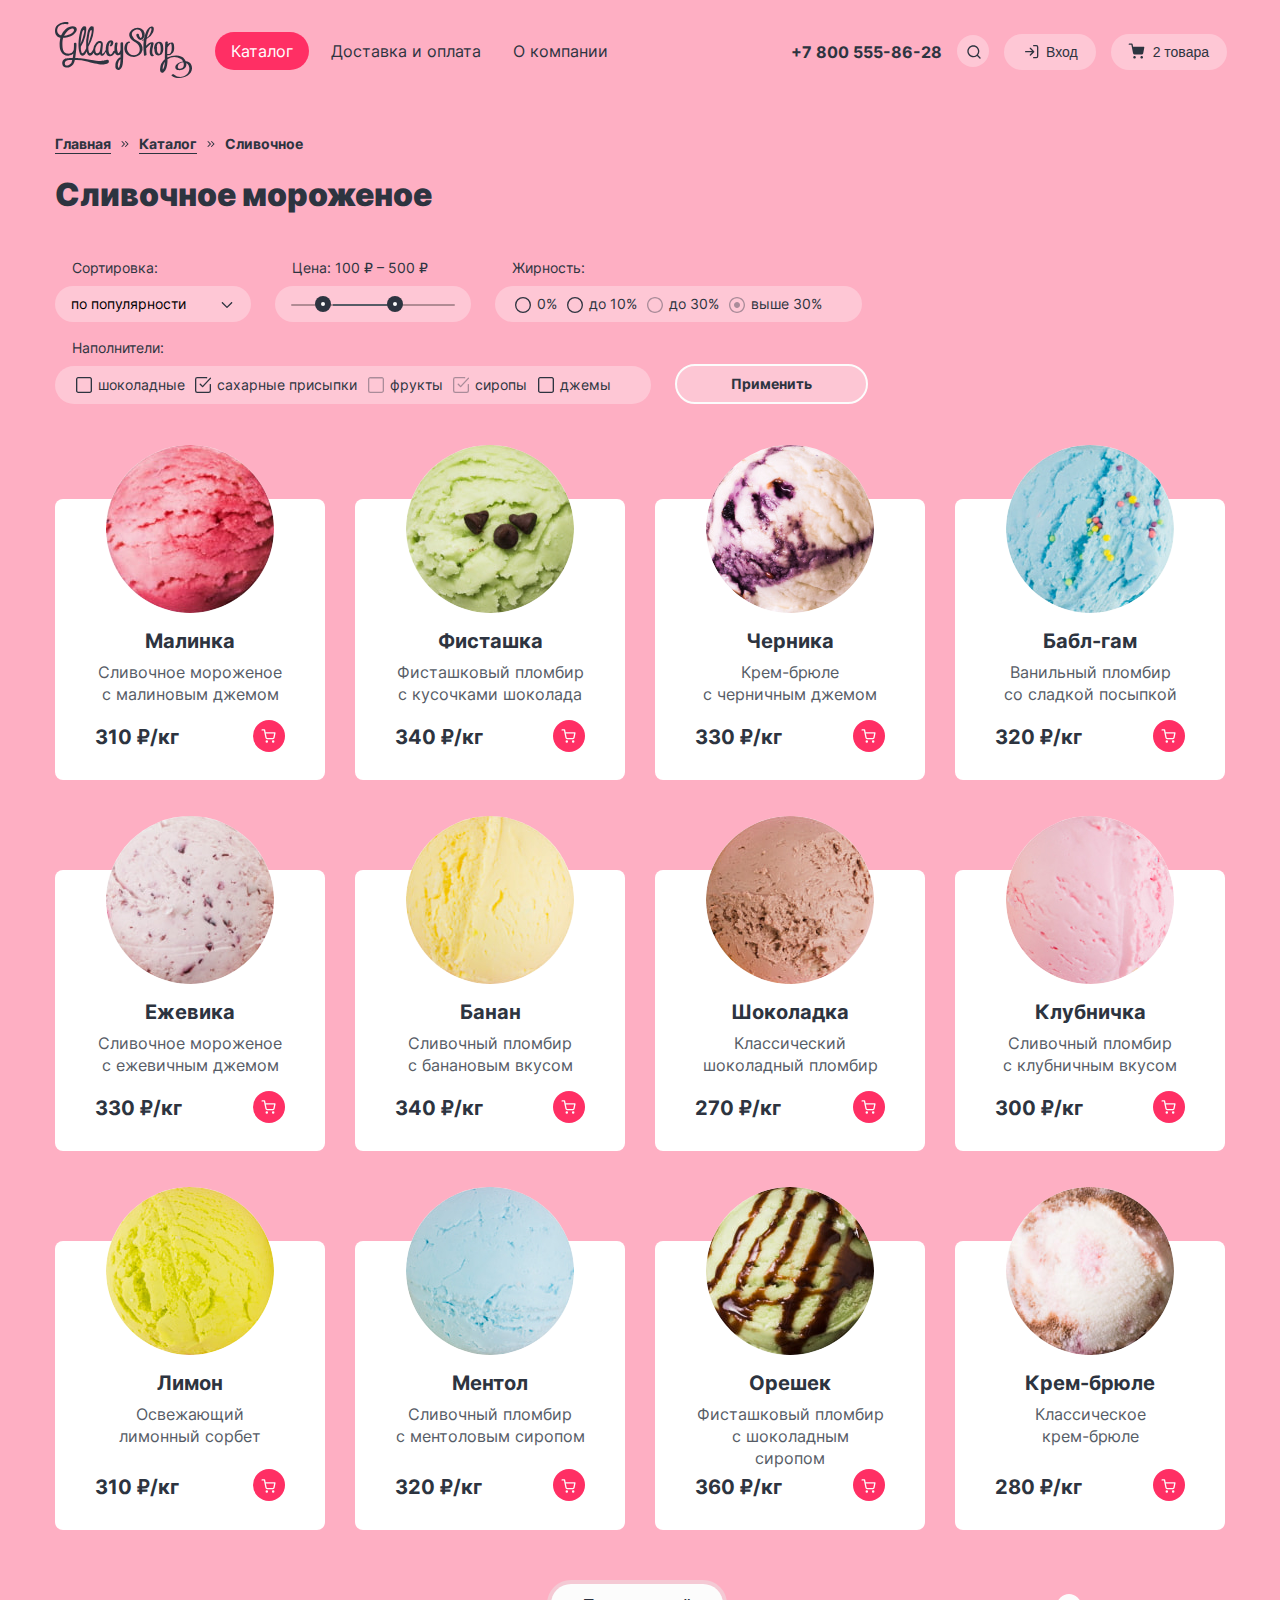
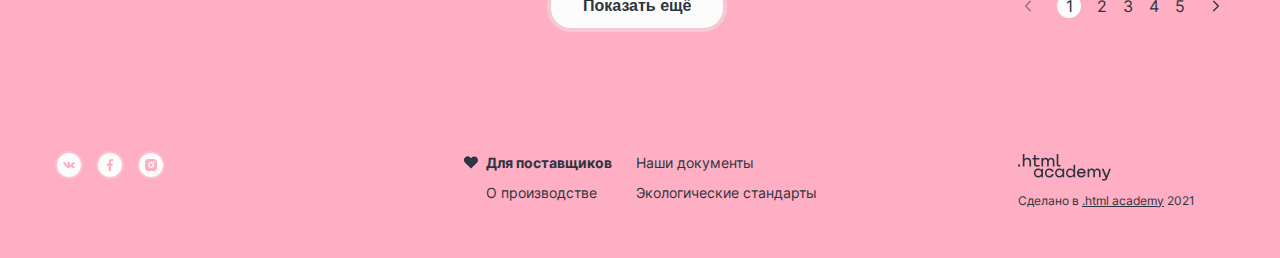
==== commit b0c870a1: "Pixel Perfect главной страници" ====
--- a/catalog.html
+++ b/catalog.html
@@ -272,7 +272,7 @@
         <!-- Checkboxes  -->
 
         <fieldset class="catalog-filter-group filter-checkboxes">
-          <legend class="catalog-filter-title">Наполнители</legend>
+          <legend class="catalog-filter-title">Наполнители:</legend>
           <div class="filter-background">
             <ul class="catalog-filter-list">
               <li class="catalog-filter-item">
--- a/styles/styles.css
+++ b/styles/styles.css
@@ -248,7 +248,7 @@
   width: 18px;
   height: 18px;
   top: 8px;
-  left: 15px;
+  left: 17px;
 }
 
 .nav-basket::before {
@@ -423,11 +423,11 @@
   text-decoration: none;
   border: 2px solid #ffffff;
   font-style: normal;
-  font-weight: 700;
+  font-weight: 400;
   font-size: 14px;
   line-height: 20px;
-  margin-left: 16px;
-  margin-right: 16px;
+  margin-left: 2px;
+  /* margin-right: 16px; */
   padding-top: 6px;
   padding-right: 16px;
   padding-bottom: 6px;
@@ -1022,6 +1022,14 @@
   outline-offset: -5px; */
 }
 
+.slider-pagination-dots {
+  margin-top: 7px;
+  display: flex;
+  flex-direction: row;
+  justify-content: space-between;
+  align-items: flex-start;
+}
+
 .slider-pagination-button {
   width: 12px;
   height: 12px;
@@ -1095,7 +1103,7 @@
 
 .social-item {
   display: inline-block;
-  margin-right: 16px;
+  margin-right: 13px;
   padding: 0;
 }
 
@@ -1174,7 +1182,7 @@
   padding: 0;
   margin: 0;
   margin-left: 40px;
-  margin-bottom: 32px;
+  margin-bottom: 33px;
   max-width: 321px;
 }
 
@@ -1244,6 +1252,7 @@
   display: flex;
   flex-direction: row;
   justify-content: space-between;
+  align-items: baseline;
 }
 
 .product-card-button {
@@ -1324,14 +1333,14 @@
 }
 
 .product-card-image-link {
-  margin-top: -50px;
+  margin-top: -54px;
   margin-bottom: 16px;
 }
 
 /* Price */
 .product-card-price {
   padding: 0;
-  margin-bottom: 28px;
+  margin-bottom: 31px;
   font-weight: 700;
   font-size: 20px;
   line-height: 24px;
@@ -1556,6 +1565,7 @@
   justify-content: space-between;
   width: 1170px;
   align-items: flex-start;
+  margin-bottom: 74px;
   /* outline: 5px solid green;
   outline-offset: -5px; */
 }
@@ -1567,7 +1577,7 @@
   background-color: #ffffff;
   background-size: cover;
   width: 570px;
-  min-height: 216px;
+  min-height: 220px;
   -webkit-border-radius: 20px 20px 20px 20px;
   -moz-border-radius: 20px 20px 20px 20px;
   border-radius: 20px 20px 20px 20px;
@@ -1580,6 +1590,10 @@
   line-height: 20px;
   color: #565c66;
   margin-bottom: 12px;
+}
+
+.blog-news-title {
+  margin-top: 1px;
 }
 
 .blog-news-title a {
@@ -1624,7 +1638,10 @@
   -moz-border-radius: 20px 20px 20px 20px;
   border-radius: 20px 20px 20px 20px;
   background-color: #fcfcfc;
-  padding: 26px;
+  padding-top: 26px;
+  padding-right: 20px;
+  padding-bottom: 26px;
+  padding-left: 26px;
   margin: 0 auto;
   /* outline: 5px solid red;
   outline-offset: -5px;*/
@@ -1640,11 +1657,10 @@
   margin-top: 0px;
 }
 
-/* FLEX */
-
 .subscription-form {
   display: flex;
   flex-wrap: wrap;
+  height: 48px;
 }
 
 .input-form-placeholder {
@@ -1655,20 +1671,6 @@
   line-height: 20px;
   color: #b9b9b9;
 }
-
-/* GRID */
-/* .subscription-form {
-  display: grid;
-  grid-template-columns: 332px 1fr;
-  grid-template-rows: 48px;
-  column-gap: 23px;
-  row-gap: 23px;
-  min-width: auto;
-  margin: 0;
-  padding: 0;
-  outline: 5px solid green;
-  outline-offset: -5px;
-} */
 
 .subscription-form input {
   flex-grow: 1;
@@ -1677,14 +1679,36 @@
   padding-left: 16px;
   padding-top: 14px;
   padding-bottom: 14px;
-  /* padding-right: 160px; */
   margin-right: 23px;
-  /* outline: 5px solid yellow;
-  outline-offset: -5px; */
-}
-/* .subscription-form button {
-  justify-self: start;
-} */
+} 
+
+/* !БЫЛА ПОЛОМКА! ИСПОЛЬЗОВАТЬ ТОЛЬКО ДЛЯ СЕКЦИИ С РАССЫЛКОЙ */
+.input-subscription-form {
+  font-family: "Inter", sans-serif;
+  font-style: normal;
+  font-weight: 400;
+  font-size: 16px;
+  line-height: 20px;
+  color: #b9b9b9;
+  min-width: 332px;
+  padding-left: 16px;
+  padding-top: 14px;
+  padding-bottom: 14px;
+  padding-right: 16px;
+  margin-right: 20px;
+  background: #ffffff;
+  border: 1px solid #B9B9B9;
+  border-radius: 4px;
+  font-family: "Inter", sans-serif;
+  font-style: normal;
+  font-weight: 400;
+  font-size: 16px;
+  line-height: 20px;
+  color: #b9b9b9;
+}
+
+
+
 
 /* ! ===> SECTION 6: DELIVERY <=== */
 
@@ -1697,7 +1721,7 @@
   -webkit-border-radius: 20px 20px 20px 20px;
   -moz-border-radius: 20px 20px 20px 20px;
   border-radius: 20px 20px 20px 20px;
-  margin: 80px auto;
+  margin-bottom: 80px;
 }
 
 .wrapper-delivery-block {
@@ -1709,7 +1733,7 @@
 
 .delivery-text-block .delivery-title {
   width: 356px;
-  margin-top: 167px;
+  margin-top: 168px;
   margin-left: 100px;
 }
 
@@ -1788,6 +1812,7 @@
   flex-grow: 1;
   margin: 0;
   padding: 0;
+  margin-top: 1px;
   /* outline: 5px solid blue;
   outline-offset: -5px; */
 }
@@ -1989,8 +2014,8 @@
   font-size: 20px;
   line-height: 24px;
   color: #2d3440;
-  padding-top: 12px;
-  padding-bottom: 24px;
+  padding-top: 16px;
+  padding-bottom: 17px;
 }
 
 .contact-underlay-wrapper .nav-phone-number {
@@ -2077,12 +2102,14 @@
 .social-wrapper {
   display: block;
   width: 140px;
+  margin-top: -6px;
+  margin-right: 9px;
   /* outline: 5px solid black;
   outline-offset: -5px;  */
 }
 
 .social-wrapper-footer {
-  margin-top: 44px;
+  margin-top: 46px;
 }
 
 .social-link-list {
@@ -2103,7 +2130,7 @@
 }
 
 .social-item:last-of-type {
-margin-right: 10px;
+margin-right: 0;
 }
 
 .with-love {
@@ -2119,7 +2146,7 @@
   background-repeat: no-repeat;
   background-position-x: 50%;
   background-position-y: 50%;
-  left: 0px;
+  left: -2px;
   top: 2px;
   margin-left: -20px;  
 }
@@ -2132,7 +2159,7 @@
   /* outline: 5px solid yellow;
   outline-offset: -5px; */
   display: block;
-  margin-top: 46px;
+  margin-top: 49px;
   margin-right: 14px;
   margin-bottom: 0;
   margin-left: 0;
@@ -2168,14 +2195,14 @@
 }
 
 .footer-menu {
-  margin-top: 27px;
-  margin-right: -55px;
+  margin-top: 30px;
+  margin-right: -49px;
 }
 
 .footer-menu-list {
   display:grid;
   /* grid-template-columns: repeat(2, 182px); */
-  grid-template-columns: 140px 184px;
+  grid-template-columns: 150px 184px;
   min-width: 380px;
   row-gap: 8px;
 }
@@ -2829,20 +2856,13 @@
 .product-pagination {
   margin: 0;
   padding: 0;
+  padding: 40px 0;
   width: 1170px;
   min-height: 126px; 
   display: flex;
   flex-direction: row-reverse;
-  align-content: center;
-  align-items: baseline;
-  margin-top: 13px;
-  margin-right: 2px;
-  margin-bottom: 43px;
-  margin-left: 2px;
-  padding-top: 41px;
-  padding-bottom: 41px;
-  /* outline: 5px solid green;
-  outline-offset: -5px; */
+  align-items: center;
+  margin: 13px 2px 36px;
 }
 
 .pagination-button-wrapper {
@@ -2854,10 +2874,6 @@
   margin: 0;
   padding: 0;
   min-width: 130px;
-  padding-top: 10px;
-  padding-right: 0;
-  padding-bottom: 3px; 
-  padding-left: 0;
   /* outline: 5px solid yellow;
   outline-offset: -5px; */
 }
@@ -2898,6 +2914,7 @@
   font-size: 16px;
   line-height: 20px;
   padding: 2px 0;
+  margin: 0 1px;
 }
 
 .pagination-link:hover {
@@ -2928,7 +2945,8 @@
 }
 
 .pagination-next {
-  margin-left: 24px;
+  margin-left: 10px;
+  margin-right: 0;
   background: url("../images/icons/icon-arrow-right.svg") no-repeat center;
 }
 
@@ -2966,7 +2984,7 @@
   padding-right: 16px;
   padding-bottom: 24px;
   padding-left: 16px;
-  top: 35px;
+  top: 33px;
   right: 0px;
   background-color: #ffffff;
   display: none;
@@ -3135,7 +3153,7 @@
   z-index: 3;
   margin-top: 8px;
   padding: 48px;
-  top: 34px;
+  top: 35px;
   right: 0;
   color: #242424;
   background-color: #fcfcfc;
@@ -3539,4 +3557,4 @@
 
 .modal-container-close {
   display: none;
-}+}
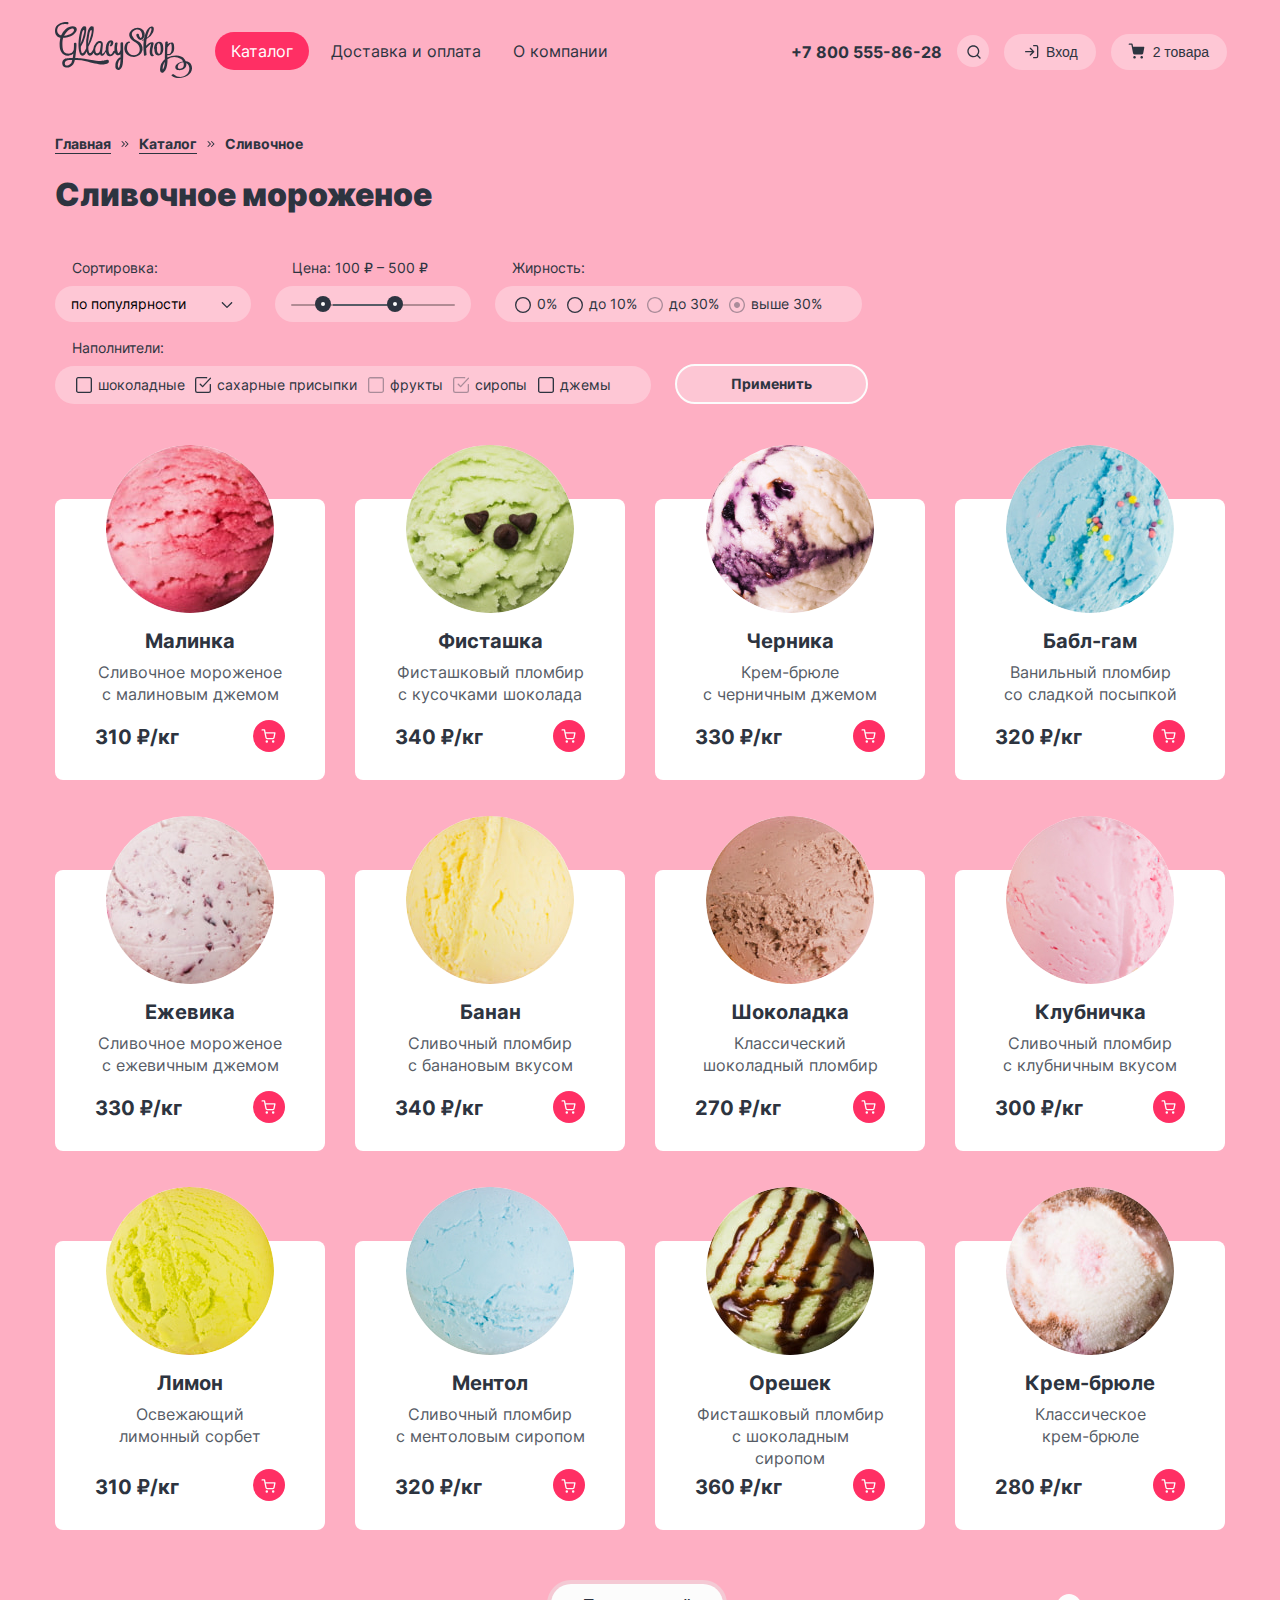
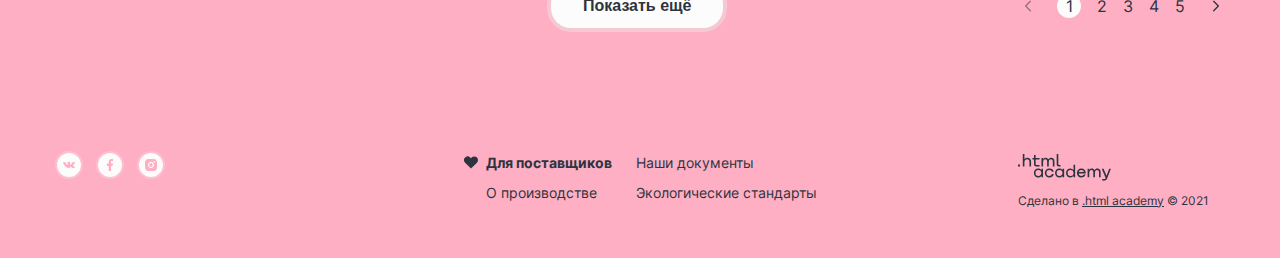
==== commit a427a392: "Тестирование" ====
--- a/catalog.html
+++ b/catalog.html
@@ -27,7 +27,7 @@
     <div class="header-wrapper">
 
       <a class="header-logo" href="index.html">
-        <img src="images/logos/logo-gllacy.svg" alt="Логотип фирмы GllacyShop – натуральное мороженное для всех"
+        <img src="images/logos/logo-gllacy.svg" alt="Логотип фирмы GllacyShop – натуральное мороженное для всех."
           width="137" height="56"></a>
 
       <nav class="main-nav">
@@ -132,7 +132,7 @@
               <h2 class="popover-title">Корзина</h2>
               <ul class="cart-items-list">
                 <li class="cart-item">
-                  <a href="#"><img src="images/products/product-caspberry-1.jpg" alt="Мороженное 'Малинка'" width="46" height="46"></a>
+                  <a href="#"><img src="images/products/product-caspberry-1.jpg" alt="Мороженное 'Малинка'." width="46" height="46"></a>
                   <div class="cart-item-full-info">
                     <p class="cart-item-title"><a class="cart-item-title-link" href="#">Малинка</a></p>
                     <p class="cart-item-title-subline">1 кг х 310 ₽</p>
@@ -143,7 +143,7 @@
                   </button>
                 </li>
                 <li class="cart-item">
-                  <a href="#"><img src="images/products/product-bubblegum-4.jpg" alt="Мороженное Бабл-гам" width="46" height="46"></a>
+                  <a href="#"><img src="images/products/product-bubblegum-4.jpg" alt="Мороженное Бабл-гам." width="46" height="46"></a>
                   <div class="cart-item-full-info">
                     <p class="cart-item-title"><a class="cart-item-title-link" href="#">Бабл-гам</a></p>
                     <p class="cart-item-title-subline">1 кг х 310 ₽</p>
@@ -333,7 +333,7 @@
 
         <li class="product-card">
           <a class="product-card-image-link" href="catalog.html">
-            <img class="product-card-image" src="images/products/product-caspberry-1.jpg" alt="Сорт мороженного"
+            <img class="product-card-image" src="images/products/product-caspberry-1.jpg" alt="Сорт мороженного."
               width="168" height="168">
           </a>
           <div class="product-card-content">
@@ -358,7 +358,7 @@
 
         <li class="product-card">
           <a class="product-card-image-link" href="catalog.html">
-            <img class="product-card-image" src="images/products/product-pistachio-2.jpg" alt="Сорт мороженного"
+            <img class="product-card-image" src="images/products/product-pistachio-2.jpg" alt="Сорт мороженного."
               width="168" height="168">
           </a>
           <div class="product-card-content">
@@ -383,7 +383,7 @@
 
         <li class="product-card">
           <a class="product-card-image-link" href="catalog.html">
-            <img class="product-card-image" src="images/products/product-blackberry-3.jpg" alt="Сорт мороженного"
+            <img class="product-card-image" src="images/products/product-blackberry-3.jpg" alt="Сорт мороженного."
               width="168" height="168">
           </a>
           <div class="product-card-content">
@@ -408,7 +408,7 @@
 
         <li class="product-card">
           <a class="product-card-image-link" href="catalog.html">
-            <img class="product-card-image" src="images/products/product-bubblegum-4.jpg" alt="Сорт мороженного"
+            <img class="product-card-image" src="images/products/product-bubblegum-4.jpg" alt="Сорт мороженного."
               width="168" height="168">
           </a>
           <div class="product-card-content">
@@ -435,7 +435,7 @@
 
         <li class="product-card">
           <a class="product-card-image-link" href="catalog.html">
-            <img class="product-card-image" src="images/products/product-jewel-5.jpg" alt="Сорт мороженного" width="168"
+            <img class="product-card-image" src="images/products/product-jewel-5.jpg" alt="Сорт мороженного." width="168"
               height="168">
           </a>
           <div class="product-card-content">
@@ -460,7 +460,7 @@
 
         <li class="product-card">
           <a class="product-card-image-link" href="catalog.html">
-            <img class="product-card-image" src="images/products/product-banana-6.jpg" alt="Сорт мороженного"
+            <img class="product-card-image" src="images/products/product-banana-6.jpg" alt="Сорт мороженного."
               width="168" height="168">
           </a>
           <div class="product-card-content">
@@ -485,7 +485,7 @@
 
         <li class="product-card">
           <a class="product-card-image-link" href="catalog.html">
-            <img class="product-card-image" src="images/products/product-chocolate-7.jpg" alt="Сорт мороженного"
+            <img class="product-card-image" src="images/products/product-chocolate-7.jpg" alt="Сорт мороженного."
               width="168" height="168">
           </a>
           <div class="product-card-content">
@@ -510,7 +510,7 @@
 
         <li class="product-card">
           <a class="product-card-image-link" href="catalog.html">
-            <img class="product-card-image" src="images/products/product-strawberry-8.jpg" alt="Сорт мороженного"
+            <img class="product-card-image" src="images/products/product-strawberry-8.jpg" alt="Сорт мороженного."
               width="168" height="168">
           </a>
           <div class="product-card-content">
@@ -537,7 +537,7 @@
 
         <li class="product-card">
           <a class="product-card-image-link" href="catalog.html">
-            <img class="product-card-image" src="images/products/product-lemon-9.jpg" alt="Сорт мороженного" width="168"
+            <img class="product-card-image" src="images/products/product-lemon-9.jpg" alt="Сорт мороженного." width="168"
               height="168">
           </a>
           <div class="product-card-content">
@@ -562,7 +562,7 @@
 
         <li class="product-card">
           <a class="product-card-image-link" href="catalog.html">
-            <img class="product-card-image" src="images/products/product-menthol-10.jpg" alt="Сорт мороженного"
+            <img class="product-card-image" src="images/products/product-menthol-10.jpg" alt="Сорт мороженного."
               width="168" height="168">
           </a>
           <div class="product-card-content">
@@ -587,7 +587,7 @@
 
         <li class="product-card">
           <a class="product-card-image-link" href="catalog.html">
-            <img class="product-card-image" src="images/products/product-nut-11.jpg" alt="Сорт мороженного" width="168"
+            <img class="product-card-image" src="images/products/product-nut-11.jpg" alt="Сорт мороженного." width="168"
               height="168">
           </a>
           <div class="product-card-content">
@@ -612,7 +612,7 @@
 
         <li class="product-card">
           <a class="product-card-image-link" href="catalog.html">
-            <img class="product-card-image" src="images/products/product-cream-brulee-12.jpg" alt="Сорт мороженного"
+            <img class="product-card-image" src="images/products/product-cream-brulee-12.jpg" alt="Сорт мороженного."
               width="168" height="168">
           </a>
           <div class="product-card-content">
@@ -782,7 +782,7 @@
           alt="Логотип онлайн-школы htmlacademy" width="93" height="27">
       </a>
       <p class="about-text">Сделано в <a class="htmlacademy-link" href="https://htmlacademy.ru/">.html
-          academy</a>&nbsp;2021
+          academy</a>&nbsp;©&nbsp;2021
       </p>
     </div>
 
--- a/styles/styles.css
+++ b/styles/styles.css
@@ -3268,7 +3268,8 @@
 
 .popover-title {
   text-align: left;
-  margin-bottom: 32px;
+  margin-top: 12px;
+  margin-bottom: 31px;
 }
 
 .cart-items-list {
@@ -3557,4 +3558,4 @@
 
 .modal-container-close {
   display: none;
-}
+}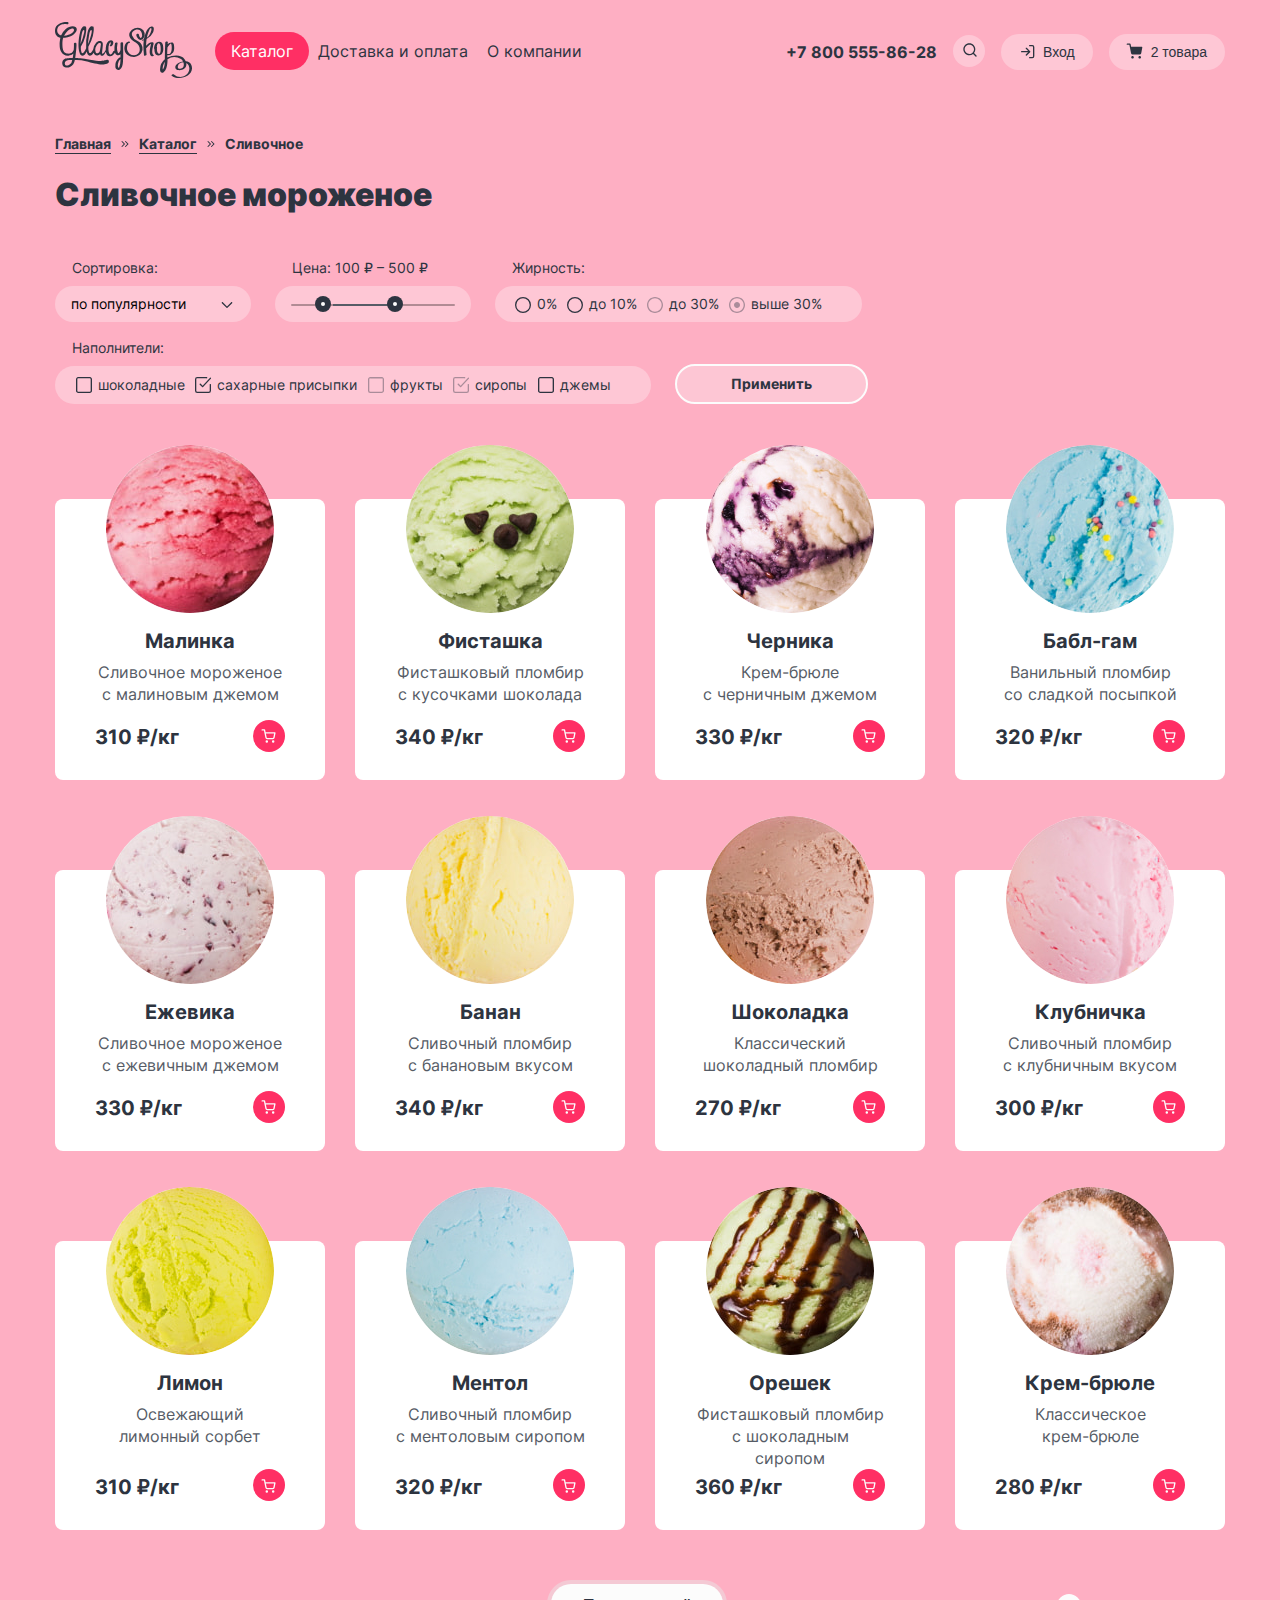
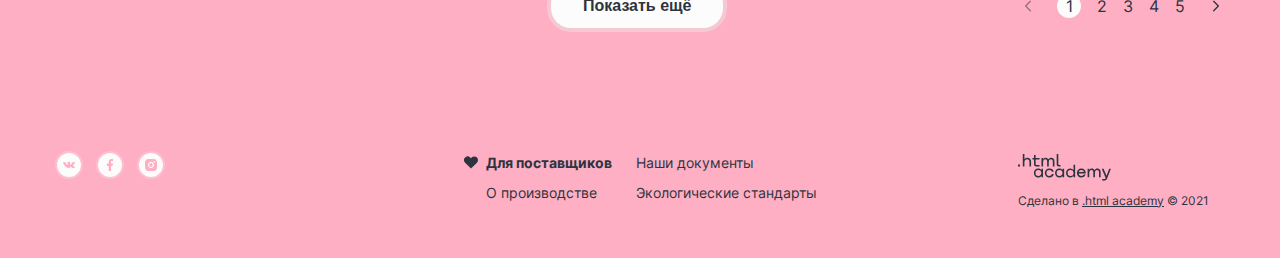
==== commit abf32c28: "Поправил хедер" ====
--- a/catalog.html
+++ b/catalog.html
@@ -14,7 +14,7 @@
   <!-- <link rel="stylesheet" href="styles/normalize.css"> -->
   <link rel="stylesheet" href="styles/styles.css">
 
-  <title>Сливочное мороженное из каталога мороженного онлайн-магазина Gllacy</title>
+  <title>Каталог мороженного онлайн-магазина Gllacy</title>
 
 </head>
 
--- a/styles/styles.css
+++ b/styles/styles.css
@@ -44,6 +44,11 @@
   outline-offset: -5px; */
 }
 
+img {
+  max-width: 100%;
+  object-fit: contain;
+}
+
 /* Стандартный фоновый цвет задан в body. Он также соответствует первому слайдеру.
 При использование второго и третьего слайдеров, тегу body добавляется один из классов ниже */
 /* TODO Судя по всему нужно добавить в хедере полупрозрачность кнопкам / подложкам */
@@ -98,6 +103,7 @@
 /* lists <li> */
 
 .nav-item,
+.nav-user-item,
 .social-item,
 .footer-menu-item,
 .slider-pagination-item,
@@ -239,7 +245,7 @@
   content: url("../images/icons/icon-search.svg");
   width: 12px;
   height: 12px;
-  top: 25%;
+  top: 5px;
   left: 25%;
 }
 
@@ -248,7 +254,7 @@
   width: 18px;
   height: 18px;
   top: 8px;
-  left: 17px;
+  left: 16px;
 }
 
 .nav-basket::before {
@@ -534,20 +540,6 @@
   outline-offset: -5px;*/
 }
 
-.nav-list {
-  min-width: 400px;
-  margin: 0;
-  padding: 0;
-  padding-left: 8px;
-  display: flex;
-  align-items: center;
-  flex-wrap: wrap;
-  list-style-type: none;
-  flex-wrap: wrap;
-  /* outline: 5px solid green;
-  outline-offset: -5px; */
-}
-
 /* Левая часть меню */
 
 /* .nav-menu {
@@ -563,10 +555,18 @@
 .nav-list > .nav-item {
   position: relative;
   display: inline-block;
-  margin-right: 13px;
+  /* margin-right: 13px; */
   /* outline: 5px solid green;
   outline-offset: -5px; */
 }
+
+.user-list > .nav-user-item {
+  position: relative;
+  display: inline-block;
+  /* outline: 5px solid red;
+  outline-offset: -5px; */
+}
+
 .nav-link,
 .nav-link:visited {
   display: block;
@@ -688,6 +688,7 @@
 .nav-list {
   margin: 0;
   padding: 0;
+  min-width: 400px;
   display: flex;
   flex-wrap: wrap;
   list-style-type: none;
@@ -699,8 +700,8 @@
 
 .user-list {
   min-width: 419px;
-  margin-left: auto; /*Привет, Катя. Тут должно быть 198 пикселей или авто подходит? */
-  margin-right: -15px;
+  margin-left: auto; 
+  margin-right: -20px;
   /* padding-top: 2px; */
   /* outline: 5px solid red;
   outline-offset: -5px; */
@@ -719,16 +720,25 @@
 .nav-user-item {
   padding: 0;
   margin: 0;
+  margin-top: 0px;
+  margin-right: 20px;
+  margin-bottom: 0px;
+  margin-left: -6px;
   /* outline: 5px solid green;
   outline-offset: -5px;  */
-
-}
+}
+
 
 .nav-user-item button {
   border: none;
   margin-right: 0;
   border: 2px solid transparent;
 }
+
+.nav-list-item-pixel {
+  margin-right: 13px;
+}
+
 
 /* ===> SECTION 1: SLIDERS <=== */
 
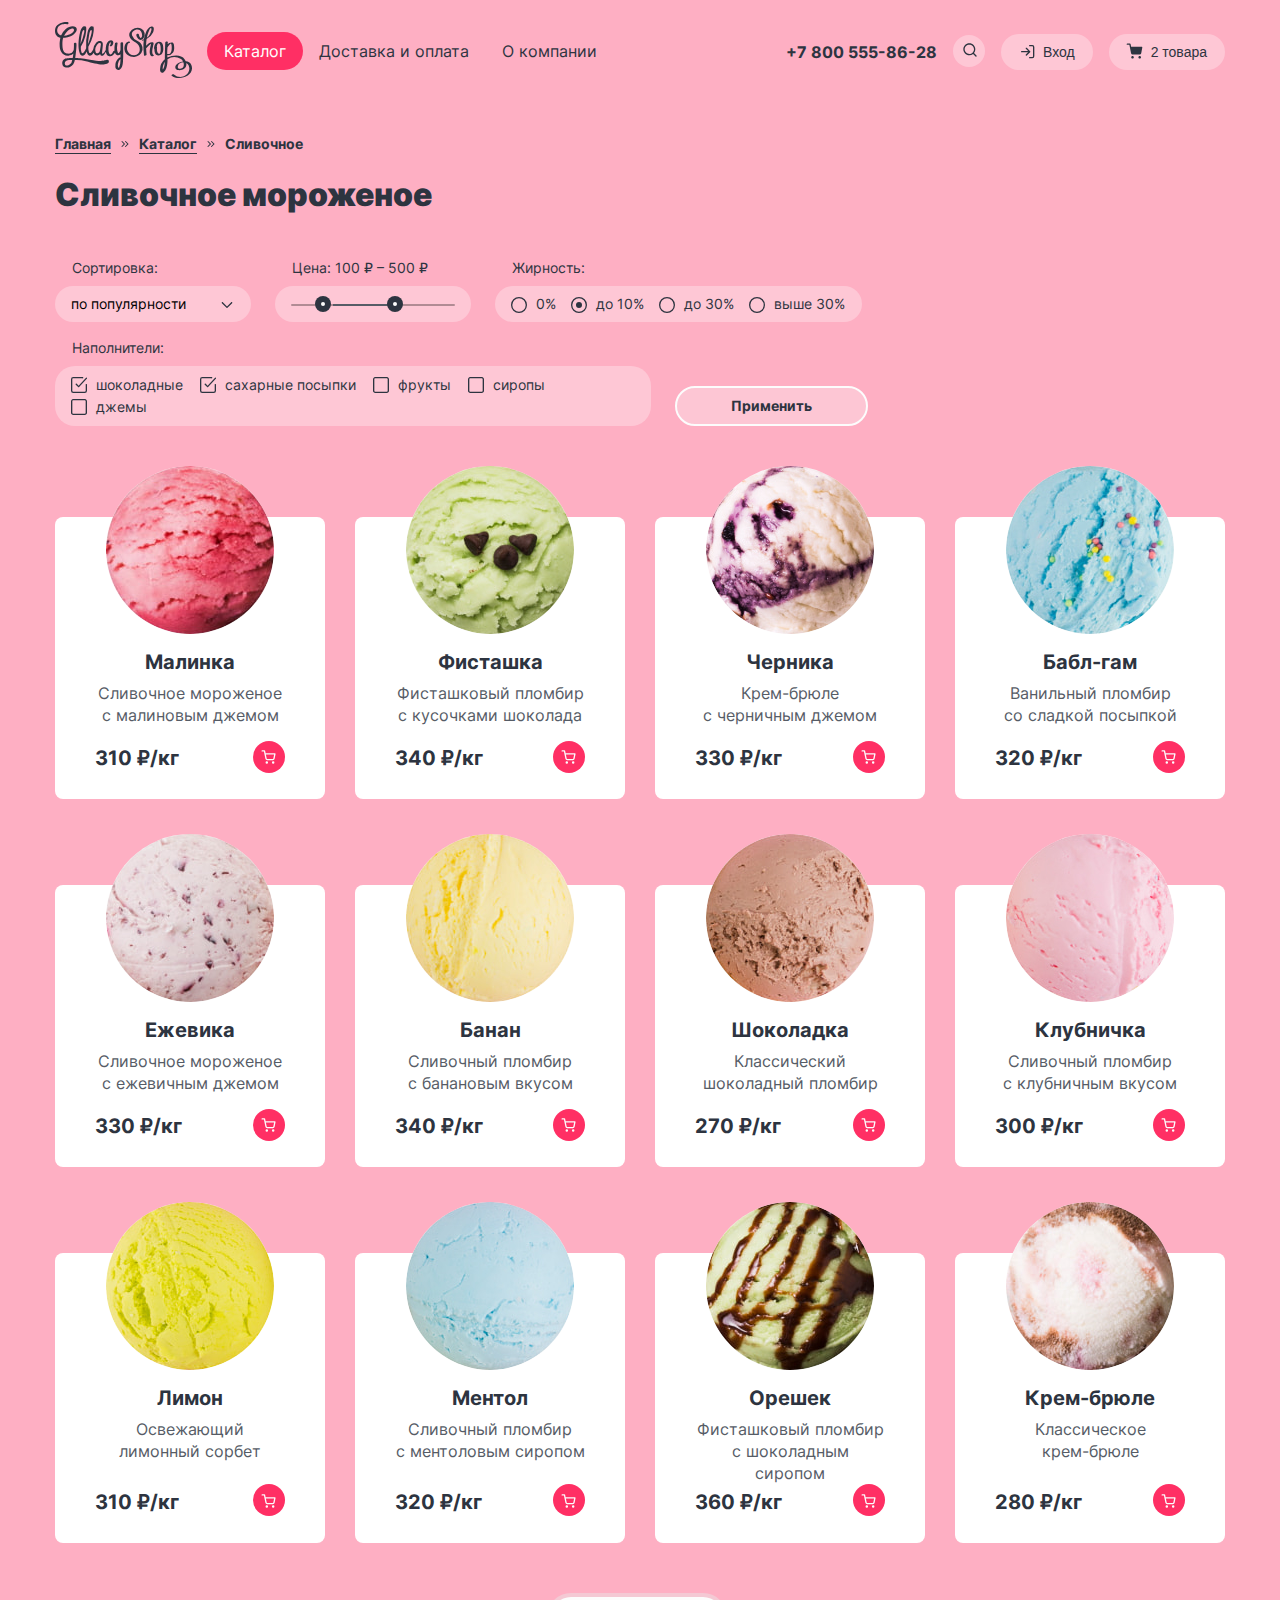
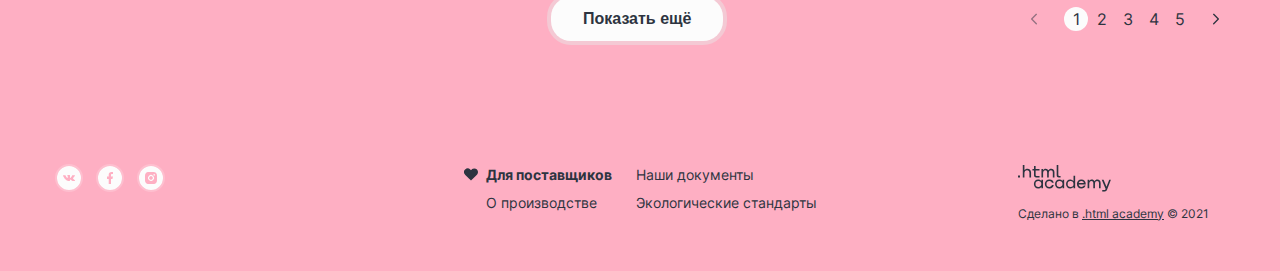
==== commit 28b30f7d: "Добавляет исправления после крайней консультации" ====
--- a/catalog.html
+++ b/catalog.html
@@ -253,14 +253,14 @@
                 </li>
                 <li class="catalog-filter-item">
                   <label class="check option">
-                    <input class="visually-hidden check-input" type="radio" name="fatness" value="до 30%" disabled>
+                    <input class="visually-hidden check-input" type="radio" name="fatness" value="до 30%">
                     <span class="check-radio-button"></span>
                     <span class="control-label-radio">до 30%</span>
                   </label>
                 </li>
                 <li class="catalog-filter-item">
                   <label class="check option">
-                    <input class="visually-hidden check-input" type="radio" name="fatness" value="выше 30%" checked disabled>
+                    <input class="visually-hidden check-input" type="radio" name="fatness" value="выше 30%">
                     <span class="check-radio-button"></span>
                     <span class="control-label-radio">выше 30%</span>
                   </label>
@@ -277,7 +277,7 @@
             <ul class="catalog-filter-list">
               <li class="catalog-filter-item">
                 <label class="check option">
-                  <input class="check-input" type="checkbox" name="chocolate">
+                  <input class="check-input" type="checkbox" name="chocolate" checked>
                   <span class="check-box"></span>
                   <span class="control-label">шоколадные</span>
                 </label>
@@ -286,19 +286,19 @@
                 <label class="check option">
                   <input class="check-input" type="checkbox" name="sugar-powders" checked>
                   <span class="check-box"></span>
-                  <span class="control-label">сахарные присыпки</span>
+                  <span class="control-label">сахарные посыпки</span>
                 </label>
               </li>
               <li class="catalog-filter-item">
                 <label class="check option">
-                  <input class="check-input" type="checkbox" name="fruits" disabled>
+                  <input class="check-input" type="checkbox" name="fruits">
                   <span class="check-box"></span>
                   <span class="control-label">фрукты</span>
                 </label>
               </li>
               <li class="catalog-filter-item">
                 <label class="check option">
-                  <input class="check-input" type="checkbox" name="syrups" checked disabled>
+                  <input class="check-input" type="checkbox" name="syrups">
                   <span class="check-box"></span>
                   <span class="control-label">сиропы</span>
                 </label>
@@ -345,7 +345,7 @@
           <div class="product-price-wrapper">
             <span class="product-card-price">310 ₽/кг</span>
             <button type="button" class="product-card-button">
-              <svg aria-hidden="true" focusable="false" width="16" height="16" fill="none"
+              <svg aria-label="Купить мороженное" aria-hidden="true" focusable="false" width="16" height="16" fill="none"
                 xmlns="http://www.w3.org/2000/svg">
                 <path class="shopping-cart-full" fill-rule="evenodd" clip-rule="evenodd"
                   d="M1.167 1.25a.667.667 0 0 0 0 1.333h1.77l.468 2.336a.664.664 0 0 0 .011.053l.967 4.833a1.825 1.825 0 0 0 1.819 1.47h5.62a1.826 1.826 0 0 0 1.819-1.47l.001-.005.927-4.861a.667.667 0 0 0-.655-.792H4.611l-.473-2.361a.667.667 0 0 0-.654-.536H1.167ZM5.69 9.544 4.878 5.48h8.23l-.775 4.067a.492.492 0 0 1-.492.395H6.183a.492.492 0 0 1-.492-.397Zm-1.134 3.961a1.246 1.246 0 1 1 2.492 0 1.246 1.246 0 0 1-2.492 0Zm6.374 0a1.246 1.246 0 1 1 2.491 0 1.246 1.246 0 0 1-2.491 0Z"
@@ -370,7 +370,7 @@
           <div class="product-price-wrapper">
             <span class="product-card-price">340 ₽/кг</span>
             <button type="button" class="product-card-button">
-              <svg aria-hidden="true" focusable="false" width="16" height="16" fill="none"
+              <svg aria-label="Купить мороженное" aria-hidden="true" focusable="false" width="16" height="16" fill="none"
                 xmlns="http://www.w3.org/2000/svg">
                 <path class="shopping-cart-full" fill-rule="evenodd" clip-rule="evenodd"
                   d="M1.167 1.25a.667.667 0 0 0 0 1.333h1.77l.468 2.336a.664.664 0 0 0 .011.053l.967 4.833a1.825 1.825 0 0 0 1.819 1.47h5.62a1.826 1.826 0 0 0 1.819-1.47l.001-.005.927-4.861a.667.667 0 0 0-.655-.792H4.611l-.473-2.361a.667.667 0 0 0-.654-.536H1.167ZM5.69 9.544 4.878 5.48h8.23l-.775 4.067a.492.492 0 0 1-.492.395H6.183a.492.492 0 0 1-.492-.397Zm-1.134 3.961a1.246 1.246 0 1 1 2.492 0 1.246 1.246 0 0 1-2.492 0Zm6.374 0a1.246 1.246 0 1 1 2.491 0 1.246 1.246 0 0 1-2.491 0Z"
@@ -395,7 +395,7 @@
           <div class="product-price-wrapper">
             <span class="product-card-price">330 ₽/кг</span>
             <button type="button" class="product-card-button">
-              <svg aria-hidden="true" focusable="false" width="16" height="16" fill="none"
+              <svg aria-label="Купить мороженное" aria-hidden="true" focusable="false" width="16" height="16" fill="none"
                 xmlns="http://www.w3.org/2000/svg">
                 <path class="shopping-cart-full" fill-rule="evenodd" clip-rule="evenodd"
                   d="M1.167 1.25a.667.667 0 0 0 0 1.333h1.77l.468 2.336a.664.664 0 0 0 .011.053l.967 4.833a1.825 1.825 0 0 0 1.819 1.47h5.62a1.826 1.826 0 0 0 1.819-1.47l.001-.005.927-4.861a.667.667 0 0 0-.655-.792H4.611l-.473-2.361a.667.667 0 0 0-.654-.536H1.167ZM5.69 9.544 4.878 5.48h8.23l-.775 4.067a.492.492 0 0 1-.492.395H6.183a.492.492 0 0 1-.492-.397Zm-1.134 3.961a1.246 1.246 0 1 1 2.492 0 1.246 1.246 0 0 1-2.492 0Zm6.374 0a1.246 1.246 0 1 1 2.491 0 1.246 1.246 0 0 1-2.491 0Z"
@@ -420,7 +420,7 @@
           <div class="product-price-wrapper">
             <span class="product-card-price">320 ₽/кг</span>
             <button type="button" class="product-card-button">
-              <svg aria-hidden="true" focusable="false" width="16" height="16" fill="none"
+              <svg aria-label="Купить мороженное" aria-hidden="true" focusable="false" width="16" height="16" fill="none"
                 xmlns="http://www.w3.org/2000/svg">
                 <path class="shopping-cart-full" fill-rule="evenodd" clip-rule="evenodd"
                   d="M1.167 1.25a.667.667 0 0 0 0 1.333h1.77l.468 2.336a.664.664 0 0 0 .011.053l.967 4.833a1.825 1.825 0 0 0 1.819 1.47h5.62a1.826 1.826 0 0 0 1.819-1.47l.001-.005.927-4.861a.667.667 0 0 0-.655-.792H4.611l-.473-2.361a.667.667 0 0 0-.654-.536H1.167ZM5.69 9.544 4.878 5.48h8.23l-.775 4.067a.492.492 0 0 1-.492.395H6.183a.492.492 0 0 1-.492-.397Zm-1.134 3.961a1.246 1.246 0 1 1 2.492 0 1.246 1.246 0 0 1-2.492 0Zm6.374 0a1.246 1.246 0 1 1 2.491 0 1.246 1.246 0 0 1-2.491 0Z"
@@ -447,7 +447,7 @@
           <div class="product-price-wrapper">
             <span class="product-card-price">330 ₽/кг</span>
             <button type="button" class="product-card-button">
-              <svg aria-hidden="true" focusable="false" width="16" height="16" fill="none"
+              <svg aria-label="Купить мороженное" aria-hidden="true" focusable="false" width="16" height="16" fill="none"
                 xmlns="http://www.w3.org/2000/svg">
                 <path class="shopping-cart-full" fill-rule="evenodd" clip-rule="evenodd"
                   d="M1.167 1.25a.667.667 0 0 0 0 1.333h1.77l.468 2.336a.664.664 0 0 0 .011.053l.967 4.833a1.825 1.825 0 0 0 1.819 1.47h5.62a1.826 1.826 0 0 0 1.819-1.47l.001-.005.927-4.861a.667.667 0 0 0-.655-.792H4.611l-.473-2.361a.667.667 0 0 0-.654-.536H1.167ZM5.69 9.544 4.878 5.48h8.23l-.775 4.067a.492.492 0 0 1-.492.395H6.183a.492.492 0 0 1-.492-.397Zm-1.134 3.961a1.246 1.246 0 1 1 2.492 0 1.246 1.246 0 0 1-2.492 0Zm6.374 0a1.246 1.246 0 1 1 2.491 0 1.246 1.246 0 0 1-2.491 0Z"
@@ -472,7 +472,7 @@
           <div class="product-price-wrapper">
             <span class="product-card-price">340 ₽/кг</span>
             <button type="button" class="product-card-button">
-              <svg aria-hidden="true" focusable="false" width="16" height="16" fill="none"
+              <svg aria-label="Купить мороженное" aria-hidden="true" focusable="false" width="16" height="16" fill="none"
                 xmlns="http://www.w3.org/2000/svg">
                 <path class="shopping-cart-full" fill-rule="evenodd" clip-rule="evenodd"
                   d="M1.167 1.25a.667.667 0 0 0 0 1.333h1.77l.468 2.336a.664.664 0 0 0 .011.053l.967 4.833a1.825 1.825 0 0 0 1.819 1.47h5.62a1.826 1.826 0 0 0 1.819-1.47l.001-.005.927-4.861a.667.667 0 0 0-.655-.792H4.611l-.473-2.361a.667.667 0 0 0-.654-.536H1.167ZM5.69 9.544 4.878 5.48h8.23l-.775 4.067a.492.492 0 0 1-.492.395H6.183a.492.492 0 0 1-.492-.397Zm-1.134 3.961a1.246 1.246 0 1 1 2.492 0 1.246 1.246 0 0 1-2.492 0Zm6.374 0a1.246 1.246 0 1 1 2.491 0 1.246 1.246 0 0 1-2.491 0Z"
@@ -497,7 +497,7 @@
           <div class="product-price-wrapper">
             <span class="product-card-price">270 ₽/кг</span>
             <button type="button" class="product-card-button">
-              <svg aria-hidden="true" focusable="false" width="16" height="16" fill="none"
+              <svg aria-label="Купить мороженное" aria-hidden="true" focusable="false" width="16" height="16" fill="none"
                 xmlns="http://www.w3.org/2000/svg">
                 <path class="shopping-cart-full" fill-rule="evenodd" clip-rule="evenodd"
                   d="M1.167 1.25a.667.667 0 0 0 0 1.333h1.77l.468 2.336a.664.664 0 0 0 .011.053l.967 4.833a1.825 1.825 0 0 0 1.819 1.47h5.62a1.826 1.826 0 0 0 1.819-1.47l.001-.005.927-4.861a.667.667 0 0 0-.655-.792H4.611l-.473-2.361a.667.667 0 0 0-.654-.536H1.167ZM5.69 9.544 4.878 5.48h8.23l-.775 4.067a.492.492 0 0 1-.492.395H6.183a.492.492 0 0 1-.492-.397Zm-1.134 3.961a1.246 1.246 0 1 1 2.492 0 1.246 1.246 0 0 1-2.492 0Zm6.374 0a1.246 1.246 0 1 1 2.491 0 1.246 1.246 0 0 1-2.491 0Z"
@@ -522,7 +522,7 @@
           <div class="product-price-wrapper">
             <span class="product-card-price">300 ₽/кг</span>
             <button type="button" class="product-card-button">
-              <svg aria-hidden="true" focusable="false" width="16" height="16" fill="none"
+              <svg aria-label="Купить мороженное" aria-hidden="true" focusable="false" width="16" height="16" fill="none"
                 xmlns="http://www.w3.org/2000/svg">
                 <path class="shopping-cart-full" fill-rule="evenodd" clip-rule="evenodd"
                   d="M1.167 1.25a.667.667 0 0 0 0 1.333h1.77l.468 2.336a.664.664 0 0 0 .011.053l.967 4.833a1.825 1.825 0 0 0 1.819 1.47h5.62a1.826 1.826 0 0 0 1.819-1.47l.001-.005.927-4.861a.667.667 0 0 0-.655-.792H4.611l-.473-2.361a.667.667 0 0 0-.654-.536H1.167ZM5.69 9.544 4.878 5.48h8.23l-.775 4.067a.492.492 0 0 1-.492.395H6.183a.492.492 0 0 1-.492-.397Zm-1.134 3.961a1.246 1.246 0 1 1 2.492 0 1.246 1.246 0 0 1-2.492 0Zm6.374 0a1.246 1.246 0 1 1 2.491 0 1.246 1.246 0 0 1-2.491 0Z"
@@ -549,7 +549,7 @@
           <div class="product-price-wrapper">
             <span class="product-card-price">310 ₽/кг</span>
             <button type="button" class="product-card-button">
-              <svg aria-hidden="true" focusable="false" width="16" height="16" fill="none"
+              <svg aria-label="Купить мороженное" aria-hidden="true" focusable="false" width="16" height="16" fill="none"
                 xmlns="http://www.w3.org/2000/svg">
                 <path class="shopping-cart-full" fill-rule="evenodd" clip-rule="evenodd"
                   d="M1.167 1.25a.667.667 0 0 0 0 1.333h1.77l.468 2.336a.664.664 0 0 0 .011.053l.967 4.833a1.825 1.825 0 0 0 1.819 1.47h5.62a1.826 1.826 0 0 0 1.819-1.47l.001-.005.927-4.861a.667.667 0 0 0-.655-.792H4.611l-.473-2.361a.667.667 0 0 0-.654-.536H1.167ZM5.69 9.544 4.878 5.48h8.23l-.775 4.067a.492.492 0 0 1-.492.395H6.183a.492.492 0 0 1-.492-.397Zm-1.134 3.961a1.246 1.246 0 1 1 2.492 0 1.246 1.246 0 0 1-2.492 0Zm6.374 0a1.246 1.246 0 1 1 2.491 0 1.246 1.246 0 0 1-2.491 0Z"
@@ -574,7 +574,7 @@
           <div class="product-price-wrapper">
             <span class="product-card-price">320 ₽/кг</span>
             <button type="button" class="product-card-button">
-              <svg aria-hidden="true" focusable="false" width="16" height="16" fill="none"
+              <svg aria-label="Купить мороженное" aria-hidden="true" focusable="false" width="16" height="16" fill="none"
                 xmlns="http://www.w3.org/2000/svg">
                 <path class="shopping-cart-full" fill-rule="evenodd" clip-rule="evenodd"
                   d="M1.167 1.25a.667.667 0 0 0 0 1.333h1.77l.468 2.336a.664.664 0 0 0 .011.053l.967 4.833a1.825 1.825 0 0 0 1.819 1.47h5.62a1.826 1.826 0 0 0 1.819-1.47l.001-.005.927-4.861a.667.667 0 0 0-.655-.792H4.611l-.473-2.361a.667.667 0 0 0-.654-.536H1.167ZM5.69 9.544 4.878 5.48h8.23l-.775 4.067a.492.492 0 0 1-.492.395H6.183a.492.492 0 0 1-.492-.397Zm-1.134 3.961a1.246 1.246 0 1 1 2.492 0 1.246 1.246 0 0 1-2.492 0Zm6.374 0a1.246 1.246 0 1 1 2.491 0 1.246 1.246 0 0 1-2.491 0Z"
@@ -599,7 +599,7 @@
           <div class="product-price-wrapper">
             <span class="product-card-price">360 ₽/кг</span>
             <button type="button" class="product-card-button">
-              <svg aria-hidden="true" focusable="false" width="16" height="16" fill="none"
+              <svg aria-label="Купить мороженное" aria-hidden="true" focusable="false" width="16" height="16" fill="none"
                 xmlns="http://www.w3.org/2000/svg">
                 <path class="shopping-cart-full" fill-rule="evenodd" clip-rule="evenodd"
                   d="M1.167 1.25a.667.667 0 0 0 0 1.333h1.77l.468 2.336a.664.664 0 0 0 .011.053l.967 4.833a1.825 1.825 0 0 0 1.819 1.47h5.62a1.826 1.826 0 0 0 1.819-1.47l.001-.005.927-4.861a.667.667 0 0 0-.655-.792H4.611l-.473-2.361a.667.667 0 0 0-.654-.536H1.167ZM5.69 9.544 4.878 5.48h8.23l-.775 4.067a.492.492 0 0 1-.492.395H6.183a.492.492 0 0 1-.492-.397Zm-1.134 3.961a1.246 1.246 0 1 1 2.492 0 1.246 1.246 0 0 1-2.492 0Zm6.374 0a1.246 1.246 0 1 1 2.491 0 1.246 1.246 0 0 1-2.491 0Z"
@@ -624,7 +624,7 @@
           <div class="product-price-wrapper">
             <span class="product-card-price">280 ₽/кг</span>
             <button type="button" class="product-card-button">
-              <svg aria-hidden="true" focusable="false" width="16" height="16" fill="none"
+              <svg aria-label="Купить мороженное" aria-hidden="true" focusable="false" width="16" height="16" fill="none"
                 xmlns="http://www.w3.org/2000/svg">
                 <path class="shopping-cart-full" fill-rule="evenodd" clip-rule="evenodd"
                   d="M1.167 1.25a.667.667 0 0 0 0 1.333h1.77l.468 2.336a.664.664 0 0 0 .011.053l.967 4.833a1.825 1.825 0 0 0 1.819 1.47h5.62a1.826 1.826 0 0 0 1.819-1.47l.001-.005.927-4.861a.667.667 0 0 0-.655-.792H4.611l-.473-2.361a.667.667 0 0 0-.654-.536H1.167ZM5.69 9.544 4.878 5.48h8.23l-.775 4.067a.492.492 0 0 1-.492.395H6.183a.492.492 0 0 1-.492-.397Zm-1.134 3.961a1.246 1.246 0 1 1 2.492 0 1.246 1.246 0 0 1-2.492 0Zm6.374 0a1.246 1.246 0 1 1 2.491 0 1.246 1.246 0 0 1-2.491 0Z"
@@ -697,7 +697,7 @@
       <ul class="social-list social-link-list social-footer">
         <li class="social-item">
           <a class="social-button social-item-vk" href="https://vk.com/htmlacademy">
-            <svg aria-hidden="true" focusable="false" width="24" height="24" fill="none"
+            <svg aria-label="ВКонтакте" aria-hidden="true" focusable="false" width="24" height="24" fill="none"
               xmlns="http://www.w3.org/2000/svg">
               <path fill-rule="evenodd" clip-rule="evenodd"
                 d="M24 12a12 12 0 1 1-24 0 12 12 0 0 1 24 0Zm-11.41 2.97h-.72s-1.58.09-2.98-1.18C7.37 12.4 6.03 9.65 6.03 9.65s-.07-.18 0-.27c.1-.1.36-.1.36-.1l1.72-.01s.16.02.27.1c.1.05.15.17.15.17s.28.61.65 1.17c.71 1.08 1.05 1.32 1.29 1.2.35-.16.25-1.53.25-1.53s0-.5-.18-.71c-.14-.17-.41-.22-.53-.24-.1-.01.06-.2.26-.3.31-.13.86-.13 1.5-.13.5 0 .65.03.84.07.46.1.44.41.41 1.08l-.02.7v.18c-.01.34-.02.73.23.88.13.07.45 0 1.26-1.19.38-.56.66-1.23.66-1.23s.07-.12.16-.17c.1-.05.24-.04.24-.04h1.8s.54-.06.63.15c.1.23-.2.75-.94 1.61-.7.82-1.03 1.12-1 1.38.01.2.23.38.66.72.89.73 1.13 1.1 1.18 1.2l.01.01c.4.58-.44.62-.44.62l-1.6.02s-.34.06-.8-.2a3.94 3.94 0 0 1-.69-.6c-.33-.34-.65-.66-.91-.58-.45.12-.44.96-.44.96s0 .18-.1.28c-.1.1-.32.12-.32.12Z"
@@ -710,7 +710,7 @@
         </li>
         <li class="social-item">
           <a class="social-button social-item-facebook" href="https://www.facebook.com/htmlacademy">
-            <svg aria-hidden="true" focusable="false" width="24" height="24" fill="none"
+            <svg aria-label="Фейсбук" aria-hidden="true" focusable="false" width="24" height="24" fill="none"
               xmlns="http://www.w3.org/2000/svg">
               <path fill-rule="evenodd" clip-rule="evenodd"
                 d="M24 12a12 12 0 1 1-24 0 12 12 0 0 1 24 0Zm-9.57.9H13V18h-2.29v-5.1H9v-2.4h1.71V8.82c0-1.83 1.1-2.82 2.66-2.82.74 0 1.44.06 1.63.08V8.1h-.86C13 8.1 13 8.68 13 9.3v1.2h2l-.57 2.4Z"
@@ -723,7 +723,7 @@
         </li>
         <li class="social-item">
           <a class="social-button social-item-instagram" href="https://www.instagram.com/htmlacademy/">
-            <svg aria-hidden="true" focusable="false" width="24" height="24" fill="none"
+            <svg aria-label="Инстаграм" aria-hidden="true" focusable="false" width="24" height="24" fill="none"
               xmlns="http://www.w3.org/2000/svg">
               <path fill-rule="evenodd" clip-rule="evenodd"
                 d="M24 12a12 12 0 1 1-24 0 12 12 0 0 1 24 0Zm-9.53-5.96C13.83 6 13.63 6 12 6c-1.63 0-1.83 0-2.47.04-.64.03-1.08.13-1.46.28-.4.15-.76.38-1.06.69-.3.3-.54.66-.7 1.06-.14.38-.24.82-.27 1.46C6 10.17 6 10.37 6 12c0 1.63 0 1.83.04 2.47.03.64.13 1.08.28 1.46.15.4.38.76.69 1.06.3.3.66.54 1.06.7.38.14.82.24 1.46.27.64.03.84.04 2.47.04 1.63 0 1.83 0 2.47-.04a4.43 4.43 0 0 0 1.46-.28c.4-.15.76-.38 1.06-.69.3-.3.54-.66.7-1.06.14-.38.24-.82.27-1.46.03-.64.04-.84.04-2.47 0-1.63 0-1.83-.04-2.47a4.43 4.43 0 0 0-.28-1.46c-.15-.4-.38-.76-.69-1.06a2.93 2.93 0 0 0-1.06-.7 4.42 4.42 0 0 0-1.46-.27Zm-4.6 3.84a3 3 0 1 1 4.25 4.24 3 3 0 0 1-4.24-4.24Zm5.81-1.56a.75.75 0 1 1-1.06 1.06.75.75 0 0 1 1.06-1.06Zm-2.4 2.4a1.8 1.8 0 1 0-2.55 2.55 1.8 1.8 0 0 0 2.54-2.54Z"
--- a/styles/styles.css
+++ b/styles/styles.css
@@ -23,9 +23,7 @@
 ------------------------GENERAL STYLES------------------------
 ----------------------------------------------------------- */
 html {
-  height: 100%;
-  /* outline: 5px solid red;
-  outline-offset: -5px; */
+  height: 100%; 
 }
 
 body {
@@ -39,9 +37,7 @@
   font-size: 16px;
   line-height: 22px;
   color: #565c66;
-  background-color: #feafc3;
-  /* outline: 5px solid green;
-  outline-offset: -5px; */
+  background-color: #feafc3; 
 }
 
 img {
@@ -209,6 +205,7 @@
   font-size: 14px;
   line-height: 20px;
   color: #2d3440;
+  padding-left: 22px
 }
 
 /* -----------------------------------------------------------
@@ -313,19 +310,11 @@
 -----------------------STYLE OF BUTTONS-----------------------
 ----------------------------------------------------------- */
 
-
 .button {
   border: none;
   border-radius: 20px 20px;
   display: inline-block;
 }
-
-/* TODO УБРАТЬ ЭТИ КЛАССЫ СДЕЛАВ ФОРМУ СВЯЗИ ФЛЕКCОМ */
-
-
-
-
-
 
 /* ------------------------- */
 /* ---------BUTTON---------- */
@@ -397,6 +386,7 @@
   min-width: 92px;
   min-height: 46px;
   margin: 0 auto;
+  border-radius: 26px;
 }
 
 .button-red:hover {
@@ -433,7 +423,6 @@
   font-size: 14px;
   line-height: 20px;
   margin-left: 2px;
-  /* margin-right: 16px; */
   padding-top: 6px;
   padding-right: 16px;
   padding-bottom: 6px;
@@ -494,6 +483,42 @@
 }
 
 /* -----------------------------------------------------------
+-----------------------STYLE FOR INPUTS-----------------------
+----------------------------------------------------------- */
+
+.input-form-placeholder:focus,
+.popover-login-input:focus,
+.popover-login-input:focus,
+.form-field:focus {
+  box-shadow: inset 0 0 0 2px #000000;
+  outline: none;
+}
+
+/* .input-form-placeholder:focus-within,
+.popover-login-input:focus-within,
+.popover-login-input:focus-within,
+.form-field:focus {
+  box-shadow: inset 0 0 0 2px #000000;
+  outline: none;
+} */
+
+/* input:invalid {
+  border: 1px solid #ea5454;
+} */
+input:valid {border-color: rgb(15, 150, 15);}
+
+input:valid:not(:placeholder-shown) {
+  border-color: rgb(15, 150, 15);
+}
+
+input:invalid:not(:placeholder-shown) {
+  border: 2px solid #ea5454
+}
+input:invalid:not(:placeholder-shown) + .form__error {
+  display: block;
+}
+
+/* -----------------------------------------------------------
 --------------------------INDEX.html--------------------------
 ----------------------------------------------------------- */
 
@@ -511,8 +536,7 @@
   display: flex;
   flex-direction: row;
   align-items: center;
-  /* outline: 5px solid grey;
-  outline-offset: -5px; */
+  padding: 15px 0;
 }
 
 /* Логотип */
@@ -521,9 +545,7 @@
   width: 137px;
   padding: 0;
   margin: 0;
-  margin-right: 16px;  
-  /* outline: 5px solid yellow;
-  outline-offset: -5px; */
+  margin-right: 16px; 
 }
 
 /* Общий контейнер для навигации */
@@ -531,11 +553,11 @@
 .main-nav {
   max-width: 420px;
   margin-top: -3px;
-  margin-left: 8px;
-  /* padding-top: 8px; 
+  /* margin-left: 8px; */
+  /* padding-top: 8px;
   padding-right: 16px;
   padding-bottom: 8px;
-  padding-left: 16px; 
+  padding-left: 16px;
   outline: 5px solid green;
   outline-offset: -5px;*/
 }
@@ -549,29 +571,25 @@
   padding-top: 8px;
   padding-bottom: 8px;
     outline: 5px solid green;
-  outline-offset: -5px;  
+  outline-offset: -5px;
 } */
 
 .nav-list > .nav-item {
   position: relative;
   display: inline-block;
-  /* margin-right: 13px; */
-  /* outline: 5px solid green;
-  outline-offset: -5px; */
+  /* margin-right: 13px; */ 
 }
 
 .user-list > .nav-user-item {
   position: relative;
-  display: inline-block;
-  /* outline: 5px solid red;
-  outline-offset: -5px; */
+  display: inline-block; 
 }
 
 .nav-link,
 .nav-link:visited {
   display: block;
   margin-left: -1px;
-  padding: 8px 10px;
+  padding: 8px 17px;
   color: #2d3440;
 }
 
@@ -585,7 +603,7 @@
   background-color: #fdd6e0;
   border-radius: 22px;
   outline: none;
-  box-shadow: inset 0 0 0 2px #000000; 
+  box-shadow: inset 0 0 0 2px #000000;
   /* Если добавляю тень, то появляется обводка у active. Пробовал менять местами focus и active, но не помогло */
   /* Варианты с бордером "дергаются", даже если я делаю прозрачным... */
 }
@@ -601,68 +619,65 @@
 
 .catalog-submenu {
   position: absolute;
+  top: 45px;
+  left: -1px;
+  min-width: 138px;
+  padding: 16px 0;
+  border-radius: 4px;
+  list-style-type: none;
+  list-style: none;
+  background-color: #fcfcfc;
+  z-index: 3px;
   display: none;
-  left: -4px;
-  top: 27px;
-  width: 150px;
-  list-style: none;
-  min-width: 140px;
-  background-color: #fcfcfc;
-  border-radius: 4px;
-  margin-top: 16px;
-  padding-top: 16px;
-  padding-right: 0;
-  padding-bottom: 16px;
-  padding-left: 0;
-  z-index: -10px;
 }
 
 .catalog-menu:hover .catalog-submenu,
 .catalog-menu:focus-within .catalog-submenu {
   display: block;
 }
-
-.catalog-submenu-item {
-  margin: 0;
-  padding: 0;  
-}
-
 .special {
   position: relative;
   margin-bottom: 24px;
   padding-bottom: 6px;
   font-family: "Inter", sans-serif;
   font-style: normal;
-  font-weight: 700; 
+  font-weight: 700;
   font-size: 14px;
   line-height: 20px;
   color: #2d3440;
+  margin-bottom: 19px;
+  padding-top: 0;
 }
 
 .special::after {
   position: absolute;
   content: "";
-  top: 43px;
+  top: 37px;
   left: 16px;
-  width: 116px;
+  width: 104px;
   height: 1px;
   background-color: #b9b9b9;
 }
 
 .catalog-submenu-item {
-  padding-bottom: 6px;
+  /* margin: 0;
+  padding-top: 4px;
+  padding-right: 16px;
+  padding-bottom: 4px;
+  padding-left: 16px;
   font-size: 14px;
   font-family: "Inter", sans-serif;
   font-style: normal;
   font-weight: normal;
   font-size: 14px;
   line-height: 20px;
-  color: #2D3440;
-  padding-top: 6px;
-  padding-right: 16px;
-  padding-bottom: 6px;
-  padding-left: 16px;
-}
+  color: #2D3440; */
+
+  padding: 6px 16px;
+  padding-top: 2px;
+  font-size: 14px;
+}
+
 
 .catalog-submenu-item:last-of-type {
   padding-bottom: 0;
@@ -677,7 +692,7 @@
 }
 
 .catalog-submenu-link {
-  color: #2d3440; 
+  color: #2d3440;
   text-decoration: none;
 }
 
@@ -693,39 +708,15 @@
   flex-wrap: wrap;
   list-style-type: none;
   align-items: center;
-  /* min-width: 460px; */
-  /* outline: 5px solid red;
-  outline-offset: -5px; */
 }
 
 .user-list {
   min-width: 419px;
-  margin-left: auto; 
-  margin-right: -20px;
-  /* padding-top: 2px; */
-  /* outline: 5px solid red;
-  outline-offset: -5px; */
-}
-
-/* .nav-user {
-  padding: 0;
-  margin: 0;
-  min-width: 460px;
-  text-align: center;
   margin-left: auto;
-  outline: 5px solid black;
-  outline-offset: -5px;
-} */
+}
 
 .nav-user-item {
-  padding: 0;
-  margin: 0;
-  margin-top: 0px;
-  margin-right: 20px;
-  margin-bottom: 0px;
-  margin-left: -6px;
-  /* outline: 5px solid green;
-  outline-offset: -5px;  */
+  margin-left: 14px;
 }
 
 
@@ -735,10 +726,6 @@
   border: 2px solid transparent;
 }
 
-.nav-list-item-pixel {
-  margin-right: 13px;
-}
-
 
 /* ===> SECTION 1: SLIDERS <=== */
 
@@ -749,9 +736,7 @@
   padding: 0;
   padding-top: 21px;
   padding-bottom: 0;
-  margin-bottom: 80px;
-  /* outline: 5px solid yellow;
-  outline-offset: -5px; */
+  margin-bottom: 80px; 
 }
 
 .all-slider-items {
@@ -774,30 +759,24 @@
   display: flex;
   justify-content: flex-end;
   align-items: center;
-  /* width: 50%; */
-  margin: 0;
-  padding: 0;
-  /* outline: 5px solid green;
-  outline-offset: -5px; */
+  margin: 0;
+  padding: 0; 
 }
 
 .slider-image {
-  /* position: relative; */
   order: 3;
   opacity: 0.4;
   width: 100px;
   margin-left: 41px;
   padding-right: 5px;
   padding-top: 10px;
-  padding-left: 5px;
-  /* outline: 5px solid yellow;
-  outline-offset: -5px; */
+  padding-left: 5px; 
 }
 
 .slider-image.active {
   position: relative;
   width: 306px;
-  margin-right: 41px; 
+  margin-right: 41px;
   order: 1;
   opacity: 1;
 }
@@ -834,16 +813,14 @@
   display: flex;
   flex-direction: row;
   justify-content: space-around;
-  margin-top: 0;
-  /* outline: 5px solid blue;
-  outline-offset: -5px; */
+  margin-top: 0; 
 }
 
 .promo-title {
   padding: 0;
   margin: 0;
   margin-top: 115px;
-  margin-bottom: 24px; 
+  margin-bottom: 24px;
   margin-left: 70px;
   font-style: normal;
   font-weight: 900;
@@ -890,7 +867,7 @@
 /* Контроллеры для слайдера */
 
 .button-slider-wrapper {
-  position: absolute; 
+  position: absolute;
   display: flex;
   justify-content: space-between;
   height: 38px;
@@ -900,9 +877,7 @@
   left: 0;
   width: 349px;
   margin: auto -19px;
-  z-index: 1;
-  /* outline: 5px solid red;
-  outline-offset: -5px; */
+  z-index: 1; 
 }
 /* Стрелочки (svg) внутри кнопок */
 
@@ -923,9 +898,7 @@
   box-sizing: border-box;
   border: 2px solid #FCFCFC;
   cursor: pointer;
-  padding: 0;
-  /* outline: 5px solid green;
-  outline-offset: -5px; */
+  padding: 0; 
 }
 
 .button-slider-next {
@@ -942,7 +915,7 @@
 }
 
 
-.button-slider-prev:focus, 
+.button-slider-prev:focus,
 .button-slider-next:focus {
   background-color: #fec7d5;
   border: 2px solid #2D3440;
@@ -1027,9 +1000,7 @@
   display: flex;
   flex-direction: row;
   justify-content: space-between;
-  align-items: flex-start;
-  /* outline: 5px solid blue;
-  outline-offset: -5px; */
+  align-items: flex-start; 
 }
 
 .slider-pagination-dots {
@@ -1047,7 +1018,7 @@
   border: none;
   -webkit-border-radius: 50%;
   -moz-border-radius: 50%;
-  border-radius: 50%; 
+  border-radius: 50%;
   background-color: #feb7c9;
   cursor: pointer;
 }
@@ -1063,7 +1034,7 @@
 }
 
 .slider-pagination-button-current {
-  background-color: rgb(252, 252, 252);  
+  background-color: rgb(252, 252, 252);
 }
 
 .slider-pagination-list,
@@ -1119,7 +1090,7 @@
 
 .social-item:last-child {
   margin-right: 0;
-}  
+}
 
 /* ===> SECTION 2: BANNERS <=== */
 
@@ -1129,8 +1100,6 @@
   padding: 0;
   margin: 0;
   margin-bottom: 80px;
-  /* outline: 5px solid black;
-  outline-offset: -5px; */
 }
 
 .banner-flex-wrapper {
@@ -1141,14 +1110,11 @@
   margin: 0;
   padding: 0;
   border: 0;
-  margin-top: 56px;
-  /* outline: 5px solid red;
-  outline-offset: -5px; */
+  margin-top: 56px; 
 }
 
 .banner-wrapper {
-  /* outline: 5px solid yellow;
-  outline-offset: -5px; */
+  
   display: flex;
   flex-direction: row;
   width: 570px;
@@ -1165,14 +1131,9 @@
   border: 0;
 }
 
-.banner-raspberry-wrapper {
+.banner-raspberry-wrapper,
+.banner-marshmallow-wrapper{
   max-width: 570px;
-  /* min-height: 268px; */
-}
-
-.banner-marshmallow-wrapper {
-  max-width: 570px;
-  /* min-height: 268px;  */
 }
 
 /* класс создан ради пиксель-перфекта  */
@@ -1231,8 +1192,6 @@
   min-width: 480px;
   margin-bottom: 80px;
   }
-  
-}
 
 .products-heading {
   padding: 0;
@@ -1247,11 +1206,11 @@
   display: flex;
   flex-direction: column;
   width: 270px;
-  min-height: 281px;
+  min-height: 282px;
   -webkit-border-radius: 8px 8px 8px 8px;
   -moz-border-radius: 8px 8px 8px 8px;
   border-radius: 8px 8px 8px 8px;
-  margin-top: 80px;
+  margin-top: 76px; /* ! @ Было 80px*/
   padding-top: 0;
   padding-right: 40px;
   padding-bottom: 0;
@@ -1299,7 +1258,6 @@
   flex-grow: 1;
   padding: 0;
   margin: 0;
-  /* padding:40px; */
   padding-bottom: 0;
   padding-top: 0;
 }
@@ -1316,7 +1274,7 @@
   margin-bottom: 8px;
 }
 
-.product-card-description { 
+.product-card-description {
   margin: 0;
   padding: 0;
   font-style: normal;
@@ -1343,14 +1301,14 @@
 }
 
 .product-card-image-link {
-  margin-top: -54px;
+  margin-top: -51px; /* ! @ Было 54px */
   margin-bottom: 16px;
 }
 
 /* Price */
 .product-card-price {
   padding: 0;
-  margin-bottom: 31px;
+  margin-bottom: 29px; /* ! @Было 31px */
   font-weight: 700;
   font-size: 20px;
   line-height: 24px;
@@ -1399,7 +1357,6 @@
   outline: none;
 }
 
-
 /* ===> SECTION 4: ADVANTAGES <=== */
 
 .advantages {
@@ -1408,7 +1365,6 @@
   background-color: #ebdfc3;
   background-image: url("../images/backgrounds/background-waffle.jpg");
   background-size: cover;
-  /* Временное решение, пока не появится сетка */
   padding-top: 24px;
   padding-right: 24px;
   padding-bottom: 24px;
@@ -1417,11 +1373,9 @@
   -moz-border-radius: 20px 20px 20px 20px;
   border-radius: 20px 20px 20px 20px;
   margin: 0 auto;
-  margin-bottom: 80px;
+  margin-bottom: 79px; /* ! @ Было 80px */
   display: flex;
-  flex-direction: column;
-  /* outline: 5px solid yellow;
-  outline-offset: -5px; */
+  flex-direction: column; 
 }
 
 .advantages-underlay {
@@ -1429,47 +1383,32 @@
   padding: 0;
   background-color: #fcfcfc;
   width: 1122px;
-  /* min-height: 432px;
-  margin-left: auto;
-  margin-right: auto; */
-    padding-top: 24px;
-    padding-right: 0px;
-    padding-bottom: 41px;
-    padding-left: 0px;
-  /* padding-bottom: 56px; */
+  padding-top: 27px; /* ! @ Было 24px */
+  padding-right: 0px;
+  padding-bottom: 40px; /* ! @ Было 41px */
+  padding-left: 0px;
   -webkit-border-radius: 20px 20px 20px 20px;
   -moz-border-radius: 20px 20px 20px 20px;
   border-radius: 20px 20px 20px 20px;
-  /* outline: 5px solid red;
-  outline-offset: -5px; */
 }
 
 .advantages-title {
   margin-top: 29px;
-  margin-bottom: 42px;
-  /* margin-bottom: 37px; */
-  /* outline: 5px solid yellow;
-  outline-offset: -5px; */
+  margin-bottom: 39px; /* ! @ Было 42px */
 }
 
 .advantages-grid {
   padding: 0;
   margin: 0;
   width: 1122px;
-  /* margin: 0 auto; */
-  /* margin-left: 20px; */
   display: grid;
   grid-template-areas:
     "adva-1 adva-2"
     "adva-3 adva-4";
-  /* grid-template-columns: 1fr 1fr; */
-  /* grid-template-rows: 40px; */
   column-gap: 95px;
   row-gap: 9px;
   justify-items: center;
   min-height: 160px;
-  /* outline: 5px solid black;
-  outline-offset: -5px; */
 }
 
 .adva-1 {
@@ -1492,8 +1431,8 @@
   -moz-border-radius: 50%;
   border-radius: 50%;
   border: 3px solid #2D3440;
-  left: 76px; 
-  top: -1px;
+  left: 76px;
+  top: 1px; /* ! @ Было -1px */
   transform: translateX(-140px); */
 }
 
@@ -1509,13 +1448,8 @@
   content: url("../images/icons/icon-cow-2.svg");
   width: 48px;
   height: 48px;
-  /* -webkit-border-radius: 50%;
-  -moz-border-radius: 50%;
-  border-radius: 50%;
-  border: 2px solid #2D3440; */
-  left: -64px; 
-  top: 15px;
-  /* transform: translateY(-15px); */
+  left: -64px;
+  top: 16px; /* ! @ Было 15px */
 }
 
 .adva-3 {
@@ -1530,12 +1464,8 @@
   content: url("../images/icons/icon-leaf-2.svg");
   width: 48px;
   height: 48px;
-  /* -webkit-border-radius: 50%;
-  -moz-border-radius: 50%;
-  border-radius: 50%;
-  border: 2px solid #2D3440; */
-  left: -64px; 
-  top: 15px;
+  left: -64px;
+  top: 16px; /* ! @ Было 15px */
 }
 
 .adva-4 {
@@ -1550,21 +1480,13 @@
   content: url("../images/icons/icon-thermometer-2.svg");
   width: 48px;
   height: 48px;
-  /* -webkit-border-radius: 50%;
-  -moz-border-radius: 50%;
-  border-radius: 50%;
-  border: 2px solid #2D3440; */
-  left: -64px; 
-  top: 15px;
-}
-
+  left: -64px;
+  top: 16px; /* ! @ Было 15px */
+}
 
 .advantages-item-text {
-  max-width: 442px; 
-  padding: 0;
-  /* margin-left: 104px; */
-  /* outline: 5px solid green;
-  outline-offset: -5px; */
+  max-width: 442px;
+  padding: 0;
 }
 
 /* ===>   Обертка для СНИППЕТА и ПОДПИСКИ <=== */
@@ -1575,9 +1497,7 @@
   justify-content: space-between;
   width: 1170px;
   align-items: flex-start;
-  margin-bottom: 74px;
-  /* outline: 5px solid green;
-  outline-offset: -5px; */
+  margin-bottom: 76px; /* ! @ Было 74px */ 
 }
 
 /* ARTICLE: SNIPPET FOR BLOGNEWS <=== */
@@ -1648,14 +1568,12 @@
   -moz-border-radius: 20px 20px 20px 20px;
   border-radius: 20px 20px 20px 20px;
   background-color: #fcfcfc;
-  padding-top: 26px;
-  padding-right: 20px;
-  padding-bottom: 26px;
-  padding-left: 26px;
+  padding-top: 26px; 
+  padding-right: 20px; 
+  padding-bottom: 26px; 
+  padding-left: 27px; /* ! @ было 23px */
   margin: 0 auto;
-  /* outline: 5px solid red;
-  outline-offset: -5px;*/
-} 
+}
 
 .subscription-text {
   font-style: normal;
@@ -1663,14 +1581,13 @@
   font-size: 16px;
   line-height: 22px;
   color: #565c66;
-  margin-bottom: 42px;
+  margin-bottom: 38px; /* ! @ было 42px */
   margin-top: 0px;
 }
 
 .subscription-form {
   display: flex;
-  flex-wrap: wrap;
-  height: 48px;
+  align-items: center;
 }
 
 .input-form-placeholder {
@@ -1685,14 +1602,13 @@
 .subscription-form input {
   flex-grow: 1;
   min-width: auto;
-  min-height: 48px;
+  height: 48px; 
   padding-left: 16px;
   padding-top: 14px;
   padding-bottom: 14px;
   margin-right: 23px;
-} 
-
-/* !БЫЛА ПОЛОМКА! ИСПОЛЬЗОВАТЬ ТОЛЬКО ДЛЯ СЕКЦИИ С РАССЫЛКОЙ */
+}
+
 .input-subscription-form {
   font-family: "Inter", sans-serif;
   font-style: normal;
@@ -1702,8 +1618,8 @@
   color: #b9b9b9;
   min-width: 332px;
   padding-left: 16px;
-  padding-top: 14px;
-  padding-bottom: 14px;
+  padding-top: 0px;
+  padding-bottom: 0px;
   padding-right: 16px;
   margin-right: 20px;
   background: #ffffff;
@@ -1716,9 +1632,6 @@
   line-height: 20px;
   color: #b9b9b9;
 }
-
-
-
 
 /* ! ===> SECTION 6: DELIVERY <=== */
 
@@ -1735,16 +1648,17 @@
 }
 
 .wrapper-delivery-block {
-  /* outline: 5px solid green;
-  outline-offset: -5px; */
+  
   display: flex;
   flex-direction: row;
+  align-items: flex-start;
 }
 
 .delivery-text-block .delivery-title {
   width: 356px;
   margin-top: 168px;
   margin-left: 100px;
+  margin-bottom: 1px;
 }
 
 .delivery-text-block .delivery-text {
@@ -1768,9 +1682,7 @@
   padding-top: 40px;
   padding-right: 40px;
   padding-left: 40px;
-  padding-bottom: 42px; 
-  /* outline: 3px solid blue;
-  outline-offset: -3px; */
+  padding-bottom: 42px;
 }
 
 .delivery-form-text {
@@ -1779,20 +1691,13 @@
   max-width: auto;
   margin-bottom: 32px;
   color: #565c66;
-  /* outline: 3px solid red;
-  outline-offset: -3px; */
-}
-
-/* Forms with GRID */
-
+}
 
 .delivery-form {
   display: grid;
   grid-template-columns: 120px 1fr 1fr;
   column-gap: 16px;
-  row-gap: 20px;
-  /* outline: 5px solid green;
-  outline-offset: -5px; */
+  row-gap: 20px; 
 }
 
 .delivery-form .icon-info {
@@ -1817,14 +1722,34 @@
 }
 
 .field-group {
+  margin: 0;
+  margin-bottom: 16px;
+}
+
+.field-group input {
+  width: 100%;
+  height: 48px;
+  color: #2D3440;
+  font-family: Inter, sans-serif;
+  font-style: normal;
+  font-weight: normal;
+  font-size: 16px;
+  line-height: 20px;
+  background: rgb(255, 255, 255);
+  border: 1px solid rgb(185, 185, 185);
+  border-radius: 4px;
+}
+
+.field-group input::placeholder {
+  color: rgb(185, 185, 185);
+}
+
+.delivery-form .field-group {
   display:flex;
   flex-direction: column;
   flex-grow: 1;
   margin: 0;
-  padding: 0;
-  margin-top: 1px;
-  /* outline: 5px solid blue;
-  outline-offset: -5px; */
+  padding: 0; 
 }
 
 .delivery-title {
@@ -1849,7 +1774,6 @@
 .delivery-form input {
   height: 48px;
   margin-top: 8px;
-  /* margin-right: 16px; */
   padding-left: 16px;
   padding-right: 16px;
   padding-top: 14px;
@@ -1871,24 +1795,18 @@
   padding: 0;
   margin-right: 16px;
   margin-bottom: 20px;
-  padding-left: 16px;
-  /* outline: 5px solid red;
-  outline-offset: -5px; */
+  padding-left: 16px; 
 }
 
 .item-telefon input{
   width: 287px;
   padding: 0px;
   margin: 0px;
-  padding-left: 16px;
-  /* outline: 5px solid red;
-  outline-offset: -5px; */
+  padding-left: 16px; 
 }
 
 .item-address input{
-  width: 420px;
-  /* outline: 5px solid red;
-  outline-offset: -5px; */
+  width: 420px; 
 }
 
 .icon-information {
@@ -1905,7 +1823,7 @@
   height: 24px;
   top: -12px;
   left: 0px;
-} 
+}
 
 /* Tooltips */
 
@@ -1964,9 +1882,7 @@
   -webkit-border-radius: 20px 20px 20px 20px;
   -moz-border-radius: 20px 20px 20px 20px;
   border-radius: 20px 20px 20px 20px;
-  margin-bottom: 0;
-  /* outline: 5px solid blue;
-  outline-offset: -5px; */
+  margin-bottom: 0; 
 }
 
 .contact-underlay {
@@ -1981,15 +1897,12 @@
   -webkit-border-radius: 20px 20px 20px 20px;
   -moz-border-radius: 20px 20px 20px 20px;
   border-radius: 20px 20px 20px 20px;
-  text-align: left;
-  /* outline: 5px solid blue;
-  outline-offset: -5px; */
+  text-align: left; 
 }
 
 .contact-normal,
 .contact-bold,
 .nav-phone-number {
-  margin-right: auto;
   margin-bottom: 0;
   margin-top: 0;
 }
@@ -2024,8 +1937,8 @@
   font-size: 20px;
   line-height: 24px;
   color: #2d3440;
-  padding-top: 16px;
-  padding-bottom: 17px;
+  padding-top: 14px; /* ! было 16px */
+  padding-bottom: 18px; /* ! было 17px */
 }
 
 .contact-underlay-wrapper .nav-phone-number {
@@ -2047,18 +1960,13 @@
   width: 1170px;
   min-height: 153px;
   align-content: flex-start;
-  /* background-color: #ebdfc3; */
-  /* outline: 5px solid green;
-  outline-offset: -5px; */
 }
 
 .footer-social-icons {
   min-width: 104px;
   min-height: 24px;
   margin: 0;
-  padding: 0;
-  /* outline: 5px solid red;
-  outline-offset: -5px; */
+  padding: 0; 
 }
 
 .footer-social-icons ul {
@@ -2114,8 +2022,6 @@
   width: 140px;
   margin-top: -6px;
   margin-right: 9px;
-  /* outline: 5px solid black;
-  outline-offset: -5px;  */
 }
 
 .social-wrapper-footer {
@@ -2156,20 +2062,16 @@
   background-repeat: no-repeat;
   background-position-x: 50%;
   background-position-y: 50%;
-  left: -2px;
+  left: 0;
   top: 2px;
-  margin-left: -20px;  
 }
 
 .footer-copyright {
   width: 193px;
-  /* min-height: 57px; */
-  padding: 0;
-  margin: 0;
-  /* outline: 5px solid yellow;
-  outline-offset: -5px; */
+  padding: 0;
+  margin: 0;
   display: block;
-  margin-top: 49px;
+  margin-top: 47px; /* ! @ было 49px */
   margin-right: 14px;
   margin-bottom: 0;
   margin-left: 0;
@@ -2199,27 +2101,24 @@
 
 .about-text {
   display: block;
-  padding: 0;
-  /* margin-left: 40px; */
-  padding-bottom: 15px;
+  padding-top: 2px; /* ! @ было 0 */
+  padding-bottom: 15px; 
 }
 
 .footer-menu {
-  margin-top: 30px;
-  margin-right: -49px;
+  margin-top: 29px; /* ! @ было 30px */
 }
 
 .footer-menu-list {
   display:grid;
-  /* grid-template-columns: repeat(2, 182px); */
-  grid-template-columns: 150px 184px;
+  grid-template-columns: 150px 206px;
   min-width: 380px;
-  row-gap: 8px;
+  row-gap: 6px; /* ! @ было 8px */
+  padding-left: 62px;
 }
 
 .footer-menu-item {
   padding: 0;
-  /* margin-top: 8px; */
 }
 
 
@@ -2237,7 +2136,7 @@
 .current:visited {
   display: block;
   margin-left: -1px;
-  padding: 8px 16px;
+  padding: 8px 17px;
   border: none;
   -webkit-border-radius: 20px 20px 20px 20px;
   -moz-border-radius: 20px 20px 20px 20px;
@@ -2248,22 +2147,18 @@
   text-decoration: none;
 }
 
-
 .current:hover {
   background-color: #fdd6e0;
   border-radius: 26px;
   color: #2d3440;
 }
 
-
 .current:focus {
   background-color: #fdd6e0;
   border-radius: 22px;
   color: #2d3440;
   outline: none;
-  box-shadow: inset 0 0 0 2px #000000; 
-  /* Привет, Катя. Если добавляю тень, то появляется обводка у active. Пробовал менять местами focus и active, но не помогло */
-  /* Варианты с бордером "дергаются", даже если я делаю прозрачным... */
+  box-shadow: inset 0 0 0 2px #000000;
 }
 
 .current:active {
@@ -2311,9 +2206,7 @@
   justify-content: flex-start;
   flex-wrap: wrap;
   margin-top: 28px;
-  margin-bottom: 18px;
-  /* outline: 5px solid green;
-  outline-offset: -5px; */
+  margin-bottom: 18px; 
 }
 
 .breadcrumbs-item {
@@ -2322,7 +2215,6 @@
   display: inline-block;
   font-weight: 700;
   margin-right: 28px;
-  /* text-decoration: underline; */
 }
 
 .breadcrumbs-link {
@@ -2330,18 +2222,6 @@
   padding-bottom: 1px;
   border-bottom: 1px solid #2d3440;
 }
-/* 
-.breadcrumbs-arrow {
-  position: relative;
-}
-
-.breadcrumbs-arrow::before {
-  content: url("../images/icons/icon-arrow-right.svg");
-  width: 12px;
-  height: 12px;
-  top: 25%;
-  left: 25%;
-} */
 
 .breadcrumbs-arrow {
   position: relative;
@@ -2382,16 +2262,13 @@
   margin-bottom: 40px;
 }
 
-
 /* ---------------------------------------- */
 /* ------------- Фильтр товаров ----------- */
 /* ---------------------------------------- */
 
 .catalog-products-filter {
   margin-top: 40px;
-  margin-bottom: 15px;
-  /* outline: 5px solid green;
-  outline-offset: -5px; */
+  margin-bottom: 15px; 
 }
 
 .filter-background {
@@ -2400,18 +2277,16 @@
   -moz-border-radius: 20px 20px 20px 20px;
   border-radius: 20px 20px 20px 20px;
   padding-top: 8px;
-  padding-right: 16px;
+  padding-right: 8px;
   padding-bottom: 8px;
-  padding-left: 16px;
-  /* outline: 5px solid blue;
-  outline-offset: -5px; */
+  padding-left: 8px; 
 }
 
 .catalog-filter {
   display: flex;
   flex-wrap: wrap;
   width: 100%;
-  align-items: flex-end; 
+  align-items: flex-end;
 }
 
 .catalog-filter-group {
@@ -2419,9 +2294,6 @@
   padding: 0;
   border: none;
   margin-right: 24px; /*TODO проверить*/
-  /* margin-bottom: 16px; */
-  /* outline: 5px solid red;
-  outline-offset: -5px; */
 }
 
 .filter-dropdown,
@@ -2438,13 +2310,11 @@
   font-weight: 400;
   font-size: 14px;
   line-height: 20px;
-  color: #2d3440;
-  /* outline: 5px solid red;
-  outline-offset: -5px; */
+  color: #2d3440; 
 }
 
 .catalog-filter-title:nth-child() {
-  margin-top: 16px; 
+  margin-top: 16px;
 }
 
 /* Dropdown menu with elements */
@@ -2506,7 +2376,7 @@
 }
 
 /* Снаружи диапазона */
-.range-scale { 
+.range-scale {
   position: relative;
   height: 2px;
   background-color: rgba(0, 0, 0, 0.3);
@@ -2514,12 +2384,12 @@
 }
 
 /* Внутри диапазона */
-.range-bar { 
+.range-bar {
   position: absolute;
   height: 2px;
   background-color: #565c66;
   top: 0;
-  left: 42px; 
+  left: 42px;
   width: 56px;
 }
 
@@ -2595,8 +2465,6 @@
   display: flex;
   margin-right: 20px;
   color: #2d3440;
-  /* outline: 2px solid red;
-  outline-offset: -2px; */
 }
 
 .range-input {
@@ -2622,7 +2490,6 @@
   margin: 0;
   display: flex;
   flex-direction: row;
-  justify-content: space-evenly;
   align-items: center;
   list-style-type: none;
   font-family: "Inter", sans-serif;
@@ -2630,13 +2497,13 @@
   line-height: 20px;
   font-weight: 400;
   color: #2d3440;
+  flex-wrap: wrap;
 }
 
 .catalog-filter-item {
   display: inline-block;
-  margin: 0;
-  padding: 0;
-  margin-right: 6px;
+  margin-right: 9px;
+  margin-left: 8px;
 }
 
 /*--------------ЧЕКБОКСЫ--------------*/
@@ -2656,8 +2523,9 @@
   position: relative;
 }
 .check {
-  padding-left: 8px; /* отодвигаем кастомные чекбоксы от текста (компенсируем изменение через margin-left у класса check-box) */
-}
+  padding-left: 25px; /* отодвигаем кастомные чекбоксы от текста */
+}
+
 /* прячем браузерные чек-боксы и убираем пробел между текстом и инпутом */
 
 .check-input {
@@ -2669,7 +2537,7 @@
   -webkit-appearance: none;
   -moz-appearance: none;
   appearance: none; /* прячем браузерные чек-боксы и убираем пробел между текстом и инпутом */
-} 
+}
 
 /* Вставляем собственные чекбоксы через <span class="check-box"></span> */
 
@@ -2678,9 +2546,8 @@
   width: 16px;
   height: 16px;
   top: 3px;
-  left: 16px;
+  left: 0;
   background-image: url("../images/icons/icon-checkbox-off.svg");
-  margin-left: -30px;
 }
 
 /* Checked */
@@ -2723,8 +2590,11 @@
 
 .filter-radio-buttons-wrapper {
   width: 367px; 
-  /* outline: 5px solid red;
-  outline-offset: -5px; */
+}
+
+.filter-radio-buttons-wrapper .catalog-filter-item{
+  margin-right: 7px;
+  margin-left: 8px;
 }
 
 .control-label {
@@ -2737,9 +2607,8 @@
   width: 16px;
   height: 16px;
   top: 3px;
-  left: 16px;
+  left: 0px;
   background-image: url("../images/icons/icon-radio-button-off.svg");
-  margin-left: -30px;
 }
 
 /* Checked */
@@ -2767,7 +2636,7 @@
   background-image: url("../images/icons/radio-on-hover.svg");
 }
 
-/* Disabled */ 
+/* Disabled */
 /* TODO Переименовать иконки по стандартной форме и оптимизировать! */
 
 .check-input:disabled + .check-radio-button {
@@ -2868,7 +2737,7 @@
   padding: 0;
   padding: 40px 0;
   width: 1170px;
-  min-height: 126px; 
+  min-height: 126px;
   display: flex;
   flex-direction: row-reverse;
   align-items: center;
@@ -2877,15 +2746,13 @@
 
 .pagination-button-wrapper {
   margin-right: auto;
-  margin-left: 494px; 
+  margin-left: 494px;
 }
 
 .pagination-wrapper {
   margin: 0;
   padding: 0;
   min-width: 130px;
-  /* outline: 5px solid yellow;
-  outline-offset: -5px; */
 }
 
 .pagination-list {
@@ -2894,7 +2761,7 @@
   display: flex;
   align-items: center;
   margin-left: auto;
-  list-style-type: none;  
+  list-style-type: none;
 }
 
 .pagination-item {
@@ -2906,8 +2773,6 @@
 .pagination-item:nth-child(6) {
   margin: 0;
   padding: 0;
-  /* outline: 5px solid green;
-  outline-offset: -5px; */
 }
 
 .pagination-link {
@@ -2916,7 +2781,7 @@
   color: #2d3440;
   text-decoration: none;
   width: 24px;
-  height: 24px; 
+  height: 24px;
   border-radius: 50%;
   padding-top: 0;
   font-style: normal;
@@ -2932,7 +2797,6 @@
 }
 
 .pagination-current {
-  margin: 0;
   display: block;
   width: 24px;
   height: 24px;
@@ -2940,7 +2804,6 @@
   border-radius: 50px;
   background-color: #fcfcfc;
   text-align: center;
-  margin-right: 8px;
 }
 
 .pagination-prev {
@@ -2965,10 +2828,8 @@
   outline: none;
 }
 
-
 /* ---------------------END of--------------------------------
 ------------------------PRODUCT.html----------------------- */
-
 
 
 /* Поповер для поиска */
@@ -2997,9 +2858,7 @@
   top: 33px;
   right: 0px;
   background-color: #ffffff;
-  display: none;
-  /* outline: 5px solid red;
-  outline-offset: -5px; */
+  display: none; 
 }
 
 .nav-search:hover + .popover-search {
@@ -3028,17 +2887,17 @@
   margin: 0;
   padding: 0;
   position: absolute;
-  top: 35px;
-  right: 0px;
+  top: 34px; /* ! @ было 35px */
+  right: -1px; /* ! @ было 0 */
   z-index: 3;
   min-width: 420px;
   background-color: #f9f9f9;
   border-radius: 4px;
   margin-top: 8px;
-  padding-top: 48px;
+  padding-top: 29px; /* ! @ было 48px */
   padding-right: 48px;
-  padding-bottom: 52px;
-  padding-left: 48px; 
+  padding-bottom: 53px; /* ! @ было 52px */
+  padding-left: 48px;
   color: rgba(45, 52, 64, 1);
   display: none;
 }
@@ -3055,6 +2914,9 @@
 }
 
 .popover-customer-heading {
+  /* margin: 0; */
+  /* ! @ было 32px */
+  /* margin-bottom: 30px;  */
   margin-bottom: 32px;
   text-align: left;
   font-family: "Inter", sans-serif;
@@ -3071,35 +2933,15 @@
   grid-template-columns: 115px 1fr;
   align-items: stretch;
   justify-items: start;
-  /* display: flex;
-  flex-direction: row;
-  justify-content: space-between;
-  flex-wrap: no-wrap;
-  height: 44px; */
-  /* outline: 5px solid red;
-  outline-offset: -5px; */
-}
-
-.popover-login-button {
-  padding: 0;
-  margin: 0;
-  width: 113px;
-  height: 44px;
-  background: #ff2f64;
-  border: 4px solid rgba(255, 47, 100, 0.3);
+  margin-top: 30px;
+  text-decoration: none;
+}
+
+.popover-customer-form .popover-login-button {
+  border: 4px solid rgb(247, 186, 202);;
   box-shadow: 0px 4px 12px rgba(45, 52, 64, 0.1);
-  border-radius: 26px;
-  padding-top: 12px;
-  padding-right: 32px;
   padding-bottom: 12px;
-  padding-left: 32px;
-  font-family: "Inter", sans-serif;
-  font-style: normal;
-  font-weight: 700;
-  font-size: 16px;
-  line-height: 20px;
-  text-align: center;
-  color: #fcfcfc;
+  padding-top: 9px;
 }
 
 .popover-login-button:hover {
@@ -3126,18 +2968,40 @@
   padding: 0;
   margin: 0;
   list-style-type: none;
-  text-decoration: underline;
+  text-decoration: none;
   text-align: left;
   margin-left: 23px;
 }
 
-/* .popover-customer-recovery-wrapper {
-  display: flex;
-  flex-direction: column;
-  flex-wrap: wrap;
-  outline: 5px solid blue;
-  outline-offset: -5px;
-} */
+.recovery-item-line-first,
+.recovery-item-line-second {
+  margin-left: -1px;
+}
+
+.recovery-item-line-first,
+.recovery-item-line-second {
+  position: relative;
+}
+
+.recovery-item-line-first::after,
+.recovery-item-line-second::after {
+  position: absolute;
+  content: "";
+  border-bottom: 1px solid #2d3440;  
+}
+
+.recovery-item-line-first::after {
+  width: 100%;
+  top: 20px;
+  left: -1px;
+}
+
+.recovery-item-line-second::after {
+  width: 80%;
+  top: 22px;
+  left: -2px;
+}
+
 
 .auth-form-recovery,
 .auth-form-register {
@@ -3175,7 +3039,7 @@
   height: 100%;
 }
 
-.popover-title-empty { 
+.popover-title-empty {
   margin: 0;
   padding: 0;
   font-family: "Inter", sans-serif;
@@ -3195,7 +3059,7 @@
 
 .popover-full{
   position: absolute;
-  top: 45px; /* плюс 8px вместо margin-top */
+  top: 45px;
   right: 0;
   margin: 0;
   padding: 0;
@@ -3205,7 +3069,7 @@
   box-shadow: 0 18px 40px rgba(79, 70, 60, 0.16);
   padding-right: 48px;
   padding-bottom: 48px;
-  padding-left: 48px; 
+  padding-left: 48px;
   padding-top: 38px;
   display: none;
 }
@@ -3231,7 +3095,6 @@
   height: 10px;
   position: absolute;
   right: 0;
-  /* background-color: black; */
   top: 35px;
 }
 
@@ -3249,7 +3112,7 @@
   content: "";
   display: block;
   width: 100%;
-  height: 12px;
+  height: 14px; /* ! @ былл 12px */
   position: absolute;
   right: 0;
   top: 31px;
@@ -3263,7 +3126,6 @@
   position: absolute;
   right: 0;
   top: 31px;
-  /* background-color: red; */
 }
 
 .nav-basket-full:hover + .popover-full {
@@ -3271,9 +3133,7 @@
 }
 
 .popover-content {
-  border-radius: 4px;
-  /* outline: 5px solid red;
-  outline-offset: -5px; */
+  border-radius: 4px; 
 }
 
 .popover-title {
@@ -3286,8 +3146,7 @@
   margin: 0;
   padding: 0;
   list-style-type: none;
-  /* outline: 5px solid green;
-  outline-offset: -5px; */
+  
   margin-bottom: 32px;
   width: 345px;
   border-bottom: 1px solid #e7e7e7;
@@ -3302,11 +3161,6 @@
   margin-bottom: 20px;
 }
 
-.cart-item-full-info {
-  /* outline: 5px solid green;
-  outline-offset: -5px; */
-}
-
 .cart-item-title {
   text-align: left;
   padding: 0;
@@ -3316,9 +3170,7 @@
   font-style: normal;
   font-weight: 700;
   font-size: 18px;
-  line-height: 22px;
-  /* outline: 5px solid red;
-  outline-offset: -5px; */
+  line-height: 22px; 
 }
 .cart-item-title-link {
   color: #2D3440;
@@ -3357,9 +3209,7 @@
   font-weight: 700;
   font-size: 18px;
   line-height: 22px;
-  color: #2d3440;
-  /* outline: 5px solid red;
-  outline-offset: -5px; */
+  color: #2d3440; 
 }
 
 .order-area {
@@ -3369,8 +3219,6 @@
   justify-content: space-between;
   flex-direction: row;
   height: 50px;
-  /* outline: 5px solid black;
-  outline-offset: -5px; */
 }
 
 .cart-item-sum {
@@ -3380,10 +3228,7 @@
   font-weight: 700;
   font-size: 18px;
   line-height: 22px;
-  color: #2d3440;
-  /* outline: 5px solid red;
-  outline-offset: -5px; */
-
+  color: #2d3440; 
 }
 
 .busket-submit {
@@ -3393,7 +3238,6 @@
   padding-bottom: 12px;
   padding-left: 32px;
   justify-self: start;
-  /* border: none; */
 }
 
 .popover-close-button {
@@ -3412,43 +3256,7 @@
   top: 13px;
   left: 304px;
   background-position: 22px center;
-} 
-
-/* .cart-item {
-  display: grid;
-  grid-template-columns: 284px 56px;
-}
-
-.popover-cart {
-  width: 420px;
-}
-
-.cart-item-title {
-  margin-top: 0;
-  margin-bottom: 2px;
-  font-size: 20px;
-  line-height: 28px;
-  font-weight: 700;
-  color: #242424;
-  text-transform: uppercase;
-}
-
-
-
-.cart-item .button {
-  grid-row: 1 / 3;
-  grid-column: 2 / 4;
-}
-
-.cart-item + .cart-item {
-  margin-top: 24px;
-  padding-top: 24px;
-  border-top: 1px dashed #595959;
-}
-
-.popover-open {
-  display: block;
-} */
+}
 
 /* Модальное окно */
 
@@ -3457,7 +3265,6 @@
   top: 0;
   left: 0;
   z-index: 5;
-  display: flex;
   width: 100%;
   height: 100%;
   background-color: rgba(45, 52, 64, 0.3);
@@ -3471,28 +3278,24 @@
   padding-left: 64px;
   padding-right: 64px;
   padding-bottom: 66px;
-  background-color: #FFFFFF;
-  /* outline: 5px solid red;
-  outline-offset: -5px; */
+  background-color: #FFFFFF; 
 }
 
 .modal-auth {
   max-width: 570px;
   width: 100%;
-  background: #fcfcfc;  
+  background: #fcfcfc;
   box-shadow: 0px 15px 40px rgba(45, 52, 64, 0.12);
   border-radius: 8px;
-  margin: auto;
-  /* outline: 5px solid green;
-  outline-offset: -5px; */
+  margin: auto; 
 }
 
 
 .modal-close-button {
   position: absolute;
   padding: 0;
-  top: 0;
-  right: 0;
+  top: 13px; /* ! @ было 0 */
+  right: 14px; /* ! @ было 0 */
   width: 56px;
   height: 56px;
   background-color: transparent;
@@ -3501,7 +3304,7 @@
   background-repeat: no-repeat;
   background-position: center;
   cursor: pointer;
-} 
+}
 
 
 .modal-title {
@@ -3513,12 +3316,11 @@
   font-weight: 700;
   font-size: 24px;
   line-height: 30px;
-  color: #2D3440;
-  /* outline: 5px solid red;
-  outline-offset: -5px; */
+  color: #2D3440; 
 }
 
 .textform {
+  width: 100%;
   font-family: "Inter", sans-serif;
   font-size: 16px;
   font-weight: 400;
@@ -3530,29 +3332,33 @@
   border-radius: 4px;
 }
 
+/* .textform:focus {
+  color: #2d3440;
+} */
+
 .field {
   padding-top: 14px;
   padding-left: 16px;
   padding-bottom: 14px;
   padding-right: 16px;
-  /* outline: 5px solid orange;
-  outline-offset: -5px; */
 }
 
 .modal-window {
   display: flex;
   flex-direction: column;
   flex-wrap: wrap;
-  align-content: stretch;
-  /* outline: 5px solid red;
-  outline-offset: -5px; */
+  align-content: stretch; 
 }
 
 .modul-button-position {
   display: flex;
   flex-direction: column;
-  flex-wrap: wrap; 
-  align-content: flex-end; /* Почему-то кнопка спозиционировалась справа только после добавление flex-wrap: wrap;*/
+  flex-wrap: wrap;
+  align-content: flex-end;
+  margin-top: 6px;
+  margin-bottom: -4px;
+  margin-right: -5px;
+
 }
 
 .modul-button-position button {
@@ -3560,10 +3366,7 @@
 }
 
 .button-modul {
-  flex-grow: 1;
-  /* outline: 5px solid green;
-  outline-offset: -5px; */
-
+  flex-grow: 1; 
 }
 
 .modal-container-close {
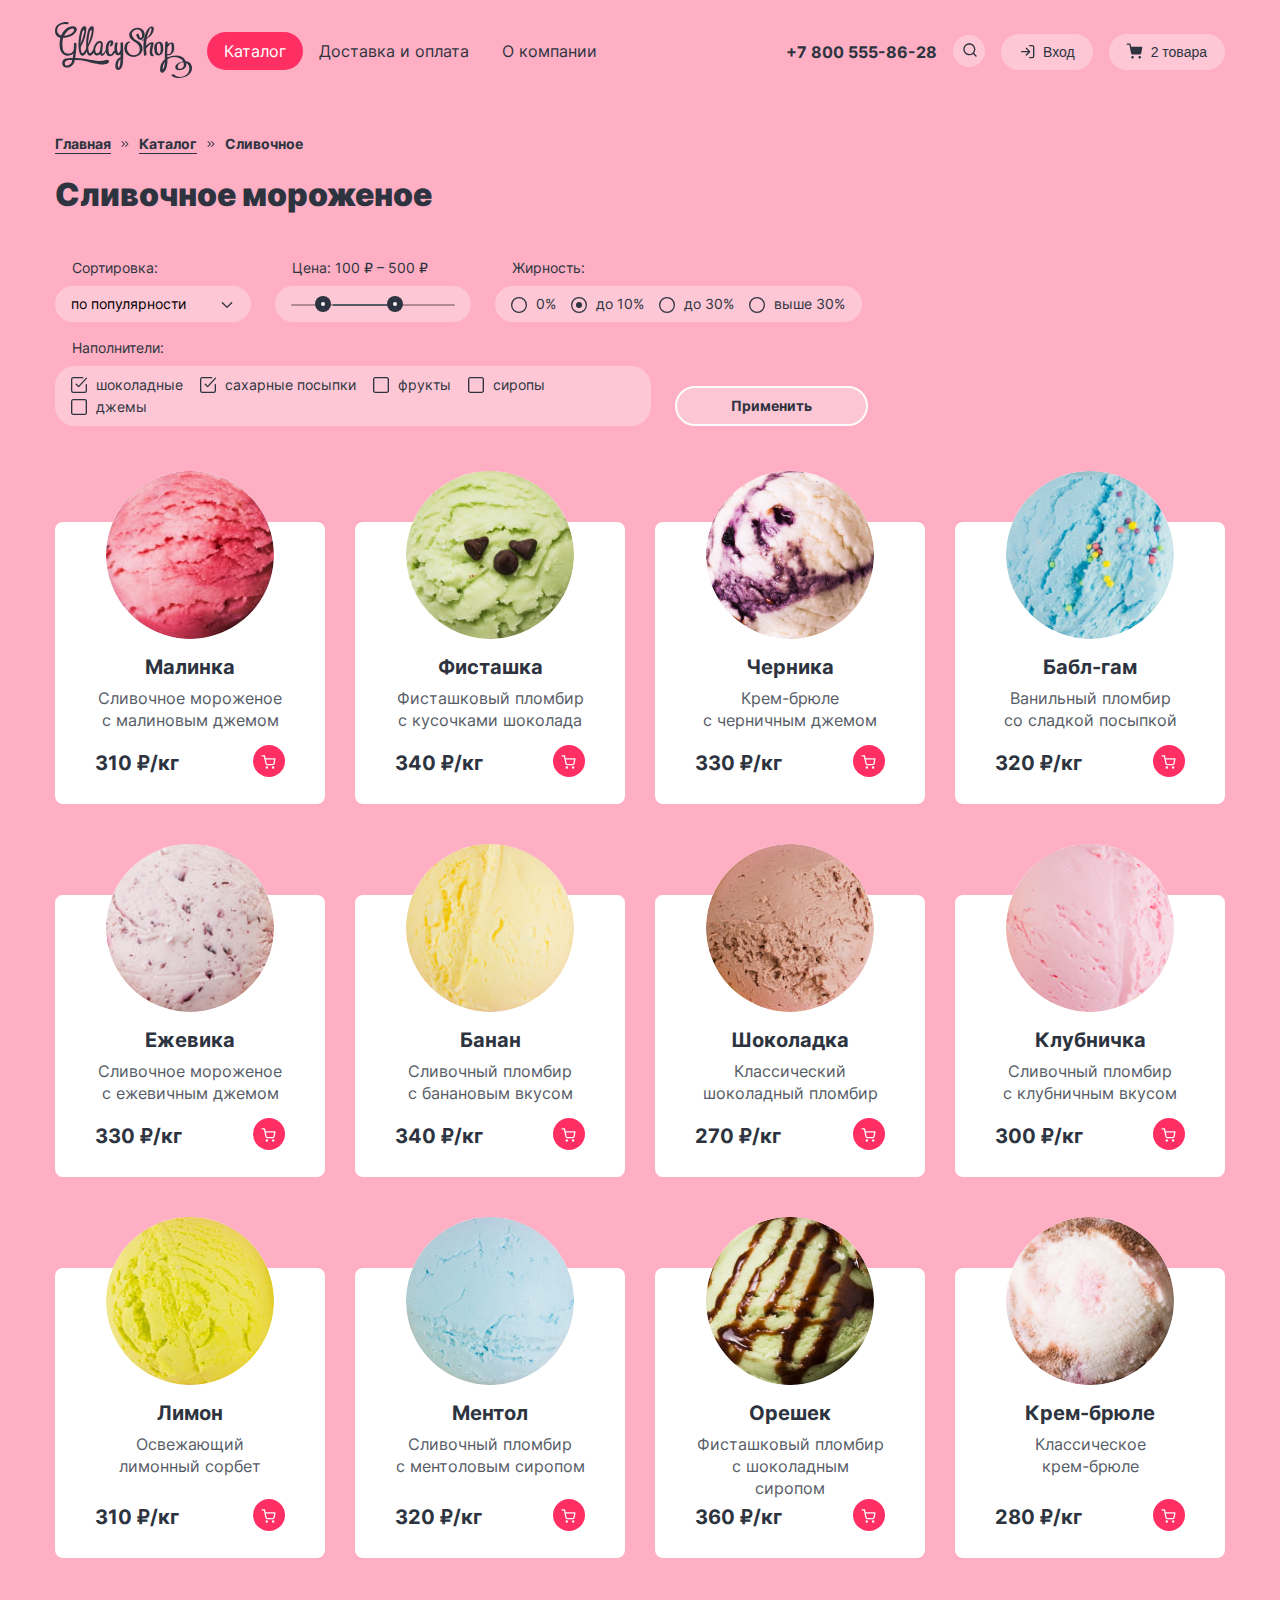
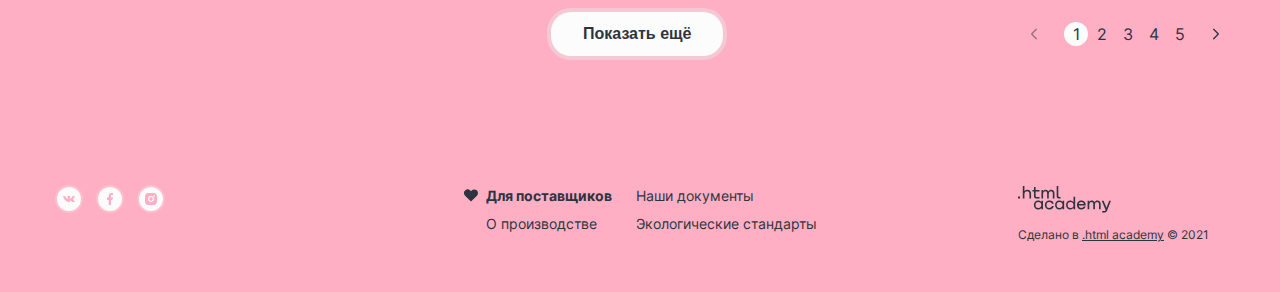
==== commit 15566485: "Пофиксен пиксель перфект на продуктовой странице" ====
--- a/catalog.html
+++ b/catalog.html
@@ -11,7 +11,6 @@
   <link rel="icon" href="favicon.ico">
   <link rel="icon" type="image/png" sizes="32x32" href="images/icons/favicon.svg">
 
-  <!-- <link rel="stylesheet" href="styles/normalize.css"> -->
   <link rel="stylesheet" href="styles/styles.css">
 
   <title>Каталог мороженного онлайн-магазина Gllacy</title>
@@ -740,36 +739,36 @@
 
     <!-- Дополнительное меню -->
     
-      <div class="footer-menu">
-        <h3 class="visually-hidden">
-          Наше меню
-        </h3>
-        <ul class="footer-menu-list">
-          <li class="footer-menu-item">
-            <a href="#" class="with-love">
-              <b>
-                Для поставщиков
-                <!-- &#x2665; -->
-              </b>
-            </a>
-          </li>
-          <li class="footer-menu-item">
-            <a href="#" class="">
-              Наши документы
-            </a>
-          </li>
-          <li class="footer-menu-item">
-            <a href="#" class="">
-              О производстве
-            </a>
-          </li>
-          <li class="footer-menu-item">
-            <a href="#" class="">
-              Экологические стандарты
-            </a>
-          </li>
-        </ul>
-      </div>
+    <div class="footer-menu">
+      <h3 class="visually-hidden">
+        Наше меню
+      </h3>
+      <ul class="footer-menu-list">
+        <li class="footer-menu-item">
+          <a class="footer-menu-item-link with-love" href="#" >
+            <b>
+              Для поставщиков
+              <!-- &#x2665; -->
+            </b>
+          </a>
+        </li>
+        <li class="footer-menu-item">
+          <a class="footer-menu-item-link" href="#">
+            Наши документы
+          </a>
+        </li>
+        <li class="footer-menu-item">
+          <a class="footer-menu-item-link" href="#">
+            О производстве
+          </a>
+        </li>
+        <li class="footer-menu-item">
+          <a class="footer-menu-item-link" href="#">
+            Экологические стандарты
+          </a>
+        </li>
+      </ul>
+    </div>
     
 
     <!-- Копирайт  -->
--- a/styles/styles.css
+++ b/styles/styles.css
@@ -47,7 +47,6 @@
 
 /* Стандартный фоновый цвет задан в body. Он также соответствует первому слайдеру.
 При использование второго и третьего слайдеров, тегу body добавляется один из классов ниже */
-/* TODO Судя по всему нужно добавить в хедере полупрозрачность кнопкам / подложкам */
 
 body.slider-two-background-blue {
   background-color: #69a9ff;
@@ -198,8 +197,7 @@
   color: #565c66;
 }
 
-/* TODO Добавить классы для ссылок! */
-.footer-menu-item a {
+.footer-menu-item-link {
   font-style: normal;
   font-weight: 400;
   font-size: 14px;
@@ -517,6 +515,14 @@
 input:invalid:not(:placeholder-shown) + .form__error {
   display: block;
 }
+
+input::placeholder {}
+input::target-text {}
+input:hover {}
+input:invalid {}
+input:invalid:focus {}
+input:invalid:hover {}
+input:disabled {}
 
 /* -----------------------------------------------------------
 --------------------------INDEX.html--------------------------
@@ -696,7 +702,7 @@
   text-decoration: none;
 }
 
-/* TODO Состояние элемента для выбранного раздела =>  background-color: #ff7799; color: #fcfcfc; */
+/* Состояние элемента для выбранного раздела =>  background-color: #ff7799; color: #fcfcfc; */
 
 /* Правая часть навигации с попапами */
 
@@ -1196,7 +1202,7 @@
 .products-heading {
   padding: 0;
   margin: 0;
-  padding-bottom: 30px;
+  padding-bottom: 25px;
 }
 
 .product-card {
@@ -1210,7 +1216,7 @@
   -webkit-border-radius: 8px 8px 8px 8px;
   -moz-border-radius: 8px 8px 8px 8px;
   border-radius: 8px 8px 8px 8px;
-  margin-top: 76px; /* ! @ Было 80px*/
+  margin-top: 81px; /* ! @ было 80px*/
   padding-top: 0;
   padding-right: 40px;
   padding-bottom: 0;
@@ -1222,6 +1228,7 @@
   flex-direction: row;
   justify-content: space-between;
   align-items: baseline;
+  margin-bottom: 27px; /* ! @ не было */
 }
 
 .product-card-button {
@@ -1271,12 +1278,13 @@
   color: #2d3440;
   font-size: 20px;
   line-height: 24px;
-  margin-bottom: 8px;
+  /* margin-bottom: 8px;  */ /* сделал padding-top в product-card-description*/
 }
 
 .product-card-description {
   margin: 0;
   padding: 0;
+  padding-top: 8px; /* ! @ не было*/
   font-style: normal;
   font-weight: 400;
   font-size: 16px;
@@ -1301,14 +1309,14 @@
 }
 
 .product-card-image-link {
-  margin-top: -51px; /* ! @ Было 54px */
+  margin-top: -51px; /* ! @ было 54px */
   margin-bottom: 16px;
 }
 
 /* Price */
 .product-card-price {
   padding: 0;
-  margin-bottom: 29px; /* ! @Было 31px */
+  margin-bottom: 0; /* ! @ было 31px => компенсировал через product-price-wrapper */
   font-weight: 700;
   font-size: 20px;
   line-height: 24px;
@@ -2007,7 +2015,6 @@
   background-color: #ffffff;
 }
 
-/* TODO Решить с цветом фокуса - делать синим или черным.  */
 .social-item-vk:focus,
 .social-item-facebook:focus,
 .social-item-instagram:focus {
@@ -2015,7 +2022,6 @@
   box-shadow: inset 0 0 0 2px #000000;
   outline: none;
 }
-
 
 .social-wrapper {
   display: block;
@@ -2733,15 +2739,15 @@
 /* ===> PAGINATION <=== */
 
 .product-pagination {
-  margin: 0;
-  padding: 0;
+  /* margin: 0;
+  padding: 0; */
   padding: 40px 0;
   width: 1170px;
   min-height: 126px;
   display: flex;
   flex-direction: row-reverse;
   align-items: center;
-  margin: 13px 2px 36px;
+  margin: 13px 2px 42px; /* ! @ было 40px */
 }
 
 .pagination-button-wrapper {
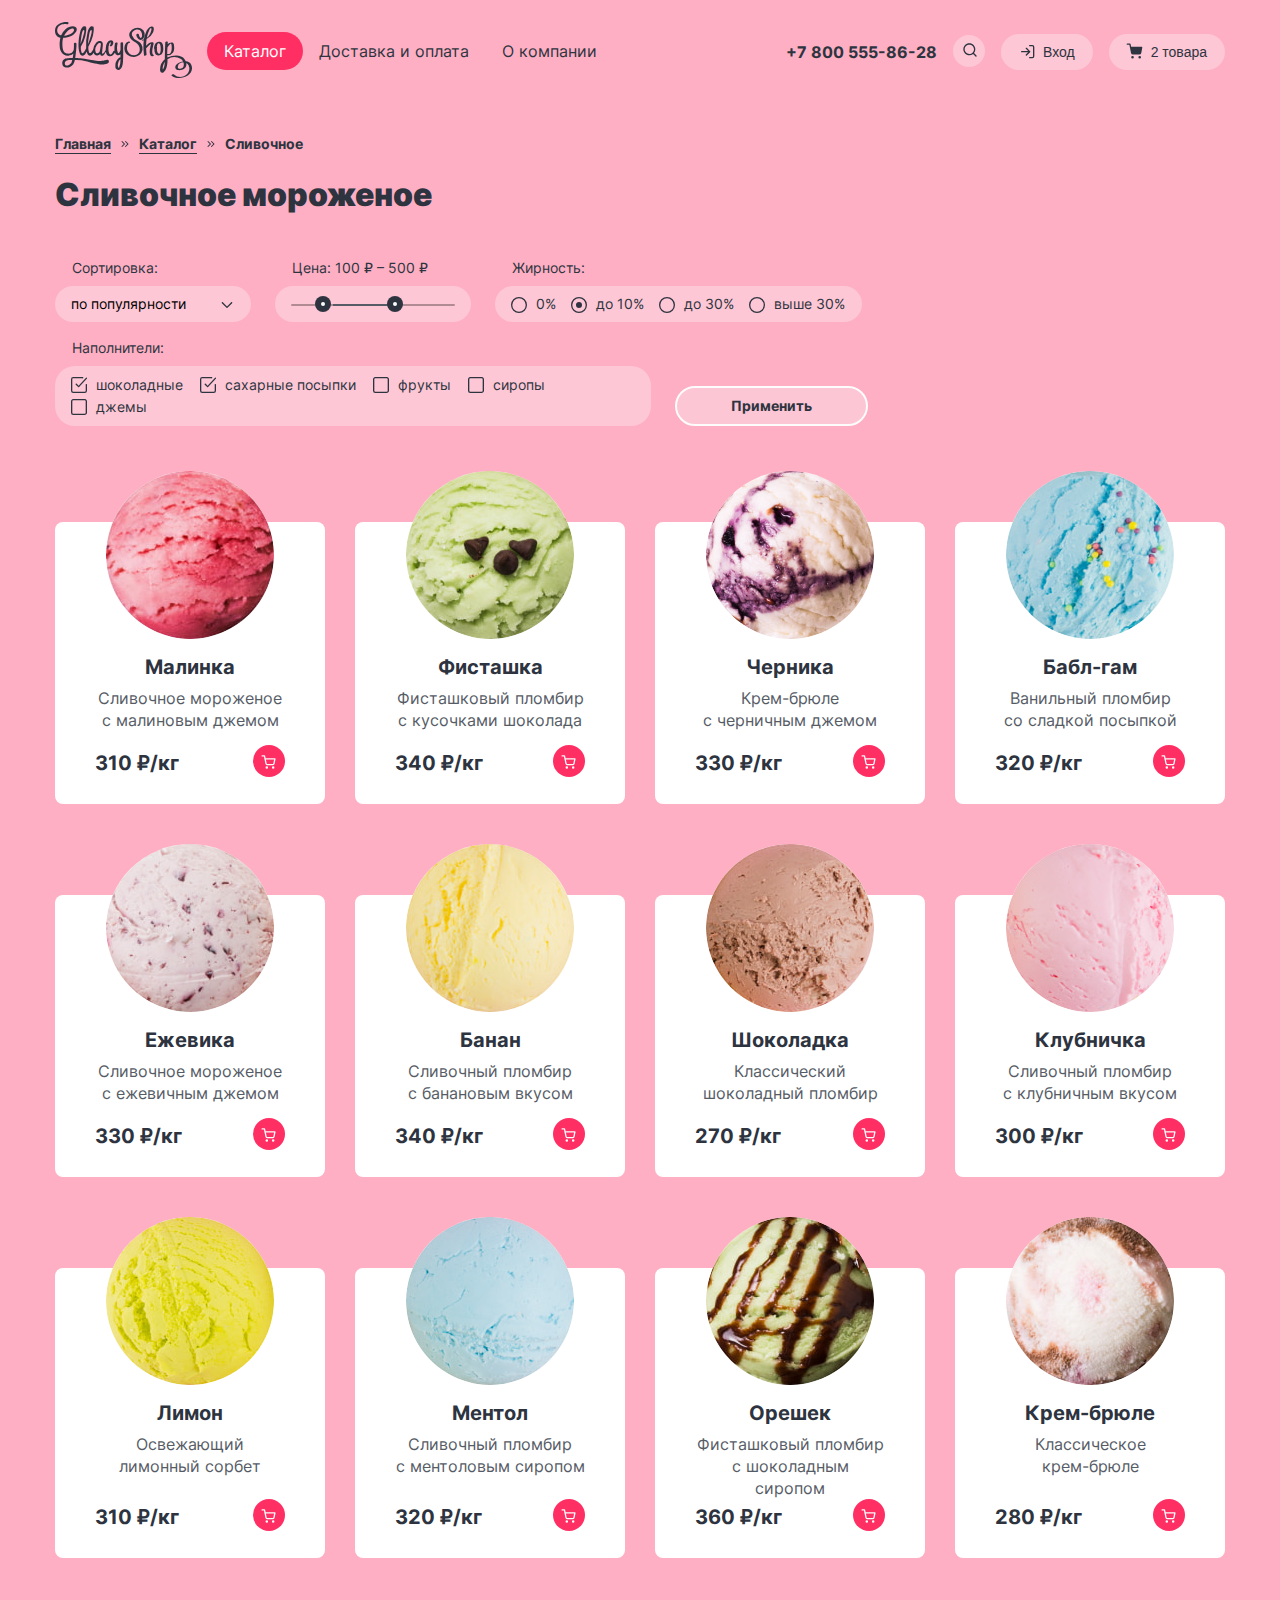
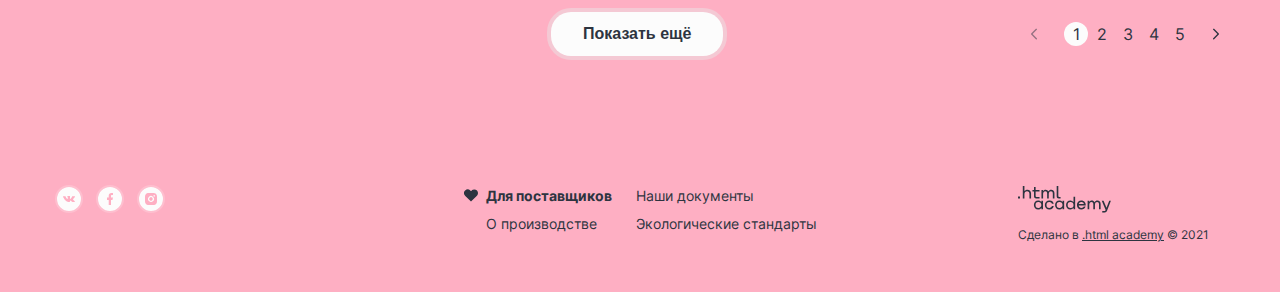
==== commit b79229f4: "Версия для защиты" ====
--- a/catalog.html
+++ b/catalog.html
@@ -83,7 +83,6 @@
           <button type="button" class="button button-pink nav-customer-login">
             Вход
           </button>
-
           <!-- ПОПОВЕР для входа -->
           <div class="popover-customer popover-customer-login">
 
@@ -106,11 +105,12 @@
                   </p>
 
                   <div class="popover-customer-login-wrapper">
-                    <button class="popover-login-button" type="submit">Войти</button>
+                    <!-- <button class="popover-login-button" type="submit">Войти</button> -->
+                    <button class="button button-red popover-login-button" type="submit">Войти</button>
                     <div class="popover-customer-recovery-wrapper">
                       <ul class="recovery-list">
-                        <li class="recovery-item"><a class="auth-form-recovery" href="#">Забыли пароль?</a></li>
-                        <li class="recovery-item"><a class="auth-form-register" href="#">Регистрация</a></li>
+                        <li class="recovery-item recovery-item-line-first"><a class="auth-form-recovery" href="#">Забыли пароль?</a></li>
+                        <li class="recovery-item recovery-item-line-second"><a class="auth-form-register" href="#">Регистрация</a></li>
                       </ul>
                     </div>
                   </div>
@@ -776,9 +776,9 @@
       <h3 class="visually-hidden">
         Копирайт
       </h3>
-      <a href="#">
+      <a class="htmlacademy-logo-link" href="https://htmlacademy.ru/">
         <img class="footer-copyright-logo" src="images/logos/logo-htmlacademy.svg"
-          alt="Логотип онлайн-школы htmlacademy" width="93" height="27">
+          alt="Логотип онлайн-школы htmlacademy." width="93" height="27">
       </a>
       <p class="about-text">Сделано в <a class="htmlacademy-link" href="https://htmlacademy.ru/">.html
           academy</a>&nbsp;©&nbsp;2021
--- a/styles/styles.css
+++ b/styles/styles.css
@@ -2,22 +2,10 @@
 *::before,
 *::after {
   box-sizing: border-box;
-}
-
-/* * {
   -webkit-box-sizing: border-box;
   -moz-box-sizing: border-box;
   box-sizing: border-box;
-} */
-
-/*background: [bc] [bi] [br] [bp] [ba];
-Обозначения:
-[bc] — background-color
-[bi] — background-image
-[br] — background-repeat
-[bp] — background-position
-[ba] — background-attachment
-*/
+}
 
 /* -----------------------------------------------------------
 ------------------------GENERAL STYLES------------------------
@@ -296,14 +284,6 @@
   margin: 0 auto;
 }
 
-.icon-info::before {
-  content: url("../images/icons/icon-info.svg");
-  width: 24px;
-  height: 24px;
-  margin-left: auto;
-  margin-right: auto;
-}
-
 /* -----------------------------------------------------------
 -----------------------STYLE OF BUTTONS-----------------------
 ----------------------------------------------------------- */
@@ -484,45 +464,93 @@
 -----------------------STYLE FOR INPUTS-----------------------
 ----------------------------------------------------------- */
 
+.input-form-placeholder,
+.input-subscription-form,
+.popover-login-input,
+.popover-login-input,
+.form-field {
+  color: #2d3440;
+  border: 1px solid #b9b9b9;
+}
+
+/* 
+.input-form-placeholder:hover,
+.popover-login-input:hover,
+.popover-login-input:hover,
+.form-field:hover {
+  color: #2d3440;
+  border: 1px solid #2d3440;
+}
+*/
+
 .input-form-placeholder:focus,
+.input-subscription-form:focus,
 .popover-login-input:focus,
 .popover-login-input:focus,
 .form-field:focus {
   box-shadow: inset 0 0 0 2px #000000;
   outline: none;
-}
-
-/* .input-form-placeholder:focus-within,
-.popover-login-input:focus-within,
-.popover-login-input:focus-within,
-.form-field:focus {
+} 
+
+/* .input-form-placeholder:invalid,
+.popover-login-input:invalid,
+.popover-login-input:invalid,
+.form-field:invalid {
+  background: #ffffff;
+  border: 1px solid #ea5454;
+  color: #2d3440;
+} */
+
+/* .input-form-placeholder:invalid:hover,
+.popover-login-input:invalid:hover,
+.popover-login-input:invalid:hover,
+.form-field:invalid:hover {
+  background: #ffffff;
+  border: 2px solid #ea5454;
+  color: #2d3440;
+}
+*/
+/* .input-form-placeholder:invalid:focus,
+.popover-login-input:invalid:focus,
+.popover-login-input:invalid:focus,
+.form-field:invalid:focus {
+  background: #ffffff;
+  border: 1px solid #ea5454;
+  color: #2d3440;
+  box-shadow: none;
+} */
+
+.input-form-placeholder:disabled,
+.input-subscription-form:disabled,
+.popover-login-input:disabled,
+.popover-login-input:disabled,
+.form-field:disabled {
+  color: #2d3440;
+  background: #e7e7e7;
+  border: 1px solid #b9b9b9;
+  box-shadow: none;
+}
+
+/* Фокус для линков */
+
+/* .header-logo:focus, */
+.nav-link:focus,
+.nav-tel:focus,
+/* .catalog-submenu-link:focus,*/
+.auth-form-recovery:focus,
+.auth-form-register:focus, 
+.product-card-image-link:focus,
+.product-card-title-link:focus,
+.nav-phone-number:focus,
+.blog-news-title-link:focus,
+.breadcrumbs-link:focus,
+.pagination-link:focus,
+.footer-menu-item-link:focus,
+.htmlacademy-logo-link:focus,
+.htmlacademy-link:focus {
   box-shadow: inset 0 0 0 2px #000000;
   outline: none;
-} */
-
-/* input:invalid {
-  border: 1px solid #ea5454;
-} */
-input:valid {border-color: rgb(15, 150, 15);}
-
-input:valid:not(:placeholder-shown) {
-  border-color: rgb(15, 150, 15);
-}
-
-input:invalid:not(:placeholder-shown) {
-  border: 2px solid #ea5454
-}
-input:invalid:not(:placeholder-shown) + .form__error {
-  display: block;
-}
-
-input::placeholder {}
-input::target-text {}
-input:hover {}
-input:invalid {}
-input:invalid:focus {}
-input:invalid:hover {}
-input:disabled {}
+}
 
 /* -----------------------------------------------------------
 --------------------------INDEX.html--------------------------
@@ -559,31 +587,13 @@
 .main-nav {
   max-width: 420px;
   margin-top: -3px;
-  /* margin-left: 8px; */
-  /* padding-top: 8px;
-  padding-right: 16px;
-  padding-bottom: 8px;
-  padding-left: 16px;
-  outline: 5px solid green;
-  outline-offset: -5px;*/
 }
 
 /* Левая часть меню */
-
-/* .nav-menu {
-  padding: 0;
-  margin: 0;
-  min-width: 450px;
-  padding-top: 8px;
-  padding-bottom: 8px;
-    outline: 5px solid green;
-  outline-offset: -5px;
-} */
 
 .nav-list > .nav-item {
   position: relative;
-  display: inline-block;
-  /* margin-right: 13px; */ 
+  display: inline-block; 
 }
 
 .user-list > .nav-user-item {
@@ -610,8 +620,6 @@
   border-radius: 22px;
   outline: none;
   box-shadow: inset 0 0 0 2px #000000;
-  /* Если добавляю тень, то появляется обводка у active. Пробовал менять местами focus и active, но не помогло */
-  /* Варианты с бордером "дергаются", даже если я делаю прозрачным... */
 }
 
 .nav-link:active {
@@ -619,7 +627,6 @@
   border-color: none;
   border-radius: 26px;
 }
-
 
 /* Подменю */
 
@@ -666,19 +673,6 @@
 }
 
 .catalog-submenu-item {
-  /* margin: 0;
-  padding-top: 4px;
-  padding-right: 16px;
-  padding-bottom: 4px;
-  padding-left: 16px;
-  font-size: 14px;
-  font-family: "Inter", sans-serif;
-  font-style: normal;
-  font-weight: normal;
-  font-size: 14px;
-  line-height: 20px;
-  color: #2D3440; */
-
   padding: 6px 16px;
   padding-top: 2px;
   font-size: 14px;
@@ -733,7 +727,7 @@
 }
 
 
-/* ===> SECTION 1: SLIDERS <=== */
+/* ! ===> SECTION 1: SLIDERS <=== */
 
 .promo-slider {
   width: 1170px;
@@ -805,14 +799,35 @@
   -webkit-border-radius: 50%;
   -moz-border-radius: 50%;
   border-radius: 50%;
-  background-color: #fff;
+  background-color: #fcfcfc;
   opacity: 0.3;
   border: none;
   cursor: pointer;
+  outline: none;
 }
 
 .slider-button-dot.active {
   opacity: 1;
+}
+
+.slider-button-dot:hover {
+  background-color: rgba(252, 252, 252, 0.3);
+  opacity: 1;
+  border: 1px solid #fcfcfc;
+}
+.slider-button-dot-active:hover {
+  background-color: #fcfcfc;
+  border: none;
+  opacity: 1;
+}
+.slider-button-dot:focus {
+  background: rgba(252, 252, 252, 0.3);
+  border: 1px solid #2d3440;
+  opacity: 1;
+}
+.slider-button-dot-active:focus {
+  background-color: #fcfcfc;
+  border: none;
 }
 
 .promo-slider-flex {
@@ -932,8 +947,6 @@
   background-position-y: 50%;
 }
 
-/* При использование с SVG */
-
 .button-slider:hover {
   fill: #2D3440;
 }
@@ -1098,7 +1111,7 @@
   margin-right: 0;
 }
 
-/* ===> SECTION 2: BANNERS <=== */
+/* ! ===> SECTION 2: BANNERS <=== */
 
 .banners {
   width: 1170px;
@@ -1191,7 +1204,7 @@
   margin-left: 2px;
 }
 
-/* ===> SECTION 3: PRODUCTS */
+/* ! ===> SECTION 3: PRODUCTS */
 
 .products {
   width: 1170px;
@@ -1247,6 +1260,12 @@
   cursor: pointer;
 }
 
+.product-card-button:focus {
+  background-color: #ff2f64;
+  box-shadow: inset 0 0 0 2px #000000;
+  outline: none;
+}
+
 .product-card-button:disabled {
   background-color: #b9b9b9;
 }
@@ -1254,6 +1273,8 @@
 .product-card-button:hover .shopping-cart-full {
   fill: #2d3440;
 }
+
+.product-card-button:focus .shopping-cart-full {}
 
 .product-card-button:disabled .shopping-cart-full {
   fill: #565c66;
@@ -1278,7 +1299,6 @@
   color: #2d3440;
   font-size: 20px;
   line-height: 24px;
-  /* margin-bottom: 8px;  */ /* сделал padding-top в product-card-description*/
 }
 
 .product-card-description {
@@ -1327,45 +1347,7 @@
   position: relative;
 }
 
-.icon-shopping-cart::before {
-  position: absolute;
-  content: url("");
-  background-image: url("../images/icons/icon-shopping-cart-white.svg");
-  background-repeat: no-repeat;
-  background-position-x: 50%;
-  background-position-y: 50%;
-  background-color: #ff2f64;
-  width: 32px;
-  height: 32px;
-  -webkit-border-radius: 50%;
-  -moz-border-radius: 50%;
-  border-radius: 50%;
-  left: 200px;
-  top: -55px;
-  transform:translateY(-1%);
-}
-
-.icon-shopping-cart:hover::before {
-  background-image: url("../images/icons/icon-shopping-cart-black.svg");
-  background-repeat: no-repeat;
-  background-position-x: 50%;
-  background-position-y: 50%;
-  background-color: #fcfcfc;
-  -webkit-border-radius: 50%;
-  -moz-border-radius: 50%;
-  border-radius: 50%;
-  border: 2px solid #ff2f64;
-}
-
-.icon-shopping-cart:focus::before {
-  -webkit-border-radius: 50%;
-  -moz-border-radius: 50%;
-  border-radius: 50%;
-  border: 2px solid #2d3440;
-  outline: none;
-}
-
-/* ===> SECTION 4: ADVANTAGES <=== */
+/* ! ===> SECTION 4: ADVANTAGES <=== */
 
 .advantages {
   width: 1170px;
@@ -1381,7 +1363,7 @@
   -moz-border-radius: 20px 20px 20px 20px;
   border-radius: 20px 20px 20px 20px;
   margin: 0 auto;
-  margin-bottom: 79px; /* ! @ Было 80px */
+  margin-bottom: 79px; /* ! @ было 80px */
   display: flex;
   flex-direction: column; 
 }
@@ -1391,9 +1373,9 @@
   padding: 0;
   background-color: #fcfcfc;
   width: 1122px;
-  padding-top: 27px; /* ! @ Было 24px */
+  padding-top: 27px; /* ! @ было 24px */
   padding-right: 0px;
-  padding-bottom: 40px; /* ! @ Было 41px */
+  padding-bottom: 40px; /* ! @ было 41px */
   padding-left: 0px;
   -webkit-border-radius: 20px 20px 20px 20px;
   -moz-border-radius: 20px 20px 20px 20px;
@@ -1402,7 +1384,7 @@
 
 .advantages-title {
   margin-top: 29px;
-  margin-bottom: 39px; /* ! @ Было 42px */
+  margin-bottom: 39px; /* ! @ было 42px */
 }
 
 .advantages-grid {
@@ -1440,7 +1422,7 @@
   border-radius: 50%;
   border: 3px solid #2D3440;
   left: 76px;
-  top: 1px; /* ! @ Было -1px */
+  top: 1px; /* ! @ было -1px */
   transform: translateX(-140px); */
 }
 
@@ -1453,11 +1435,11 @@
 
 .adva-2::before {
   position: absolute;
-  content: url("../images/icons/icon-cow-2.svg");
+  content: url("../images/icons/icon-cow.svg");
   width: 48px;
   height: 48px;
   left: -64px;
-  top: 16px; /* ! @ Было 15px */
+  top: 16px; /* ! @ было 15px */
 }
 
 .adva-3 {
@@ -1469,11 +1451,11 @@
 
 .adva-3::before {
   position: absolute;
-  content: url("../images/icons/icon-leaf-2.svg");
+  content: url("../images/icons/icon-leaf.svg");
   width: 48px;
   height: 48px;
   left: -64px;
-  top: 16px; /* ! @ Было 15px */
+  top: 16px; /* ! @ было 15px */
 }
 
 .adva-4 {
@@ -1485,11 +1467,11 @@
 
 .adva-4::before {
   position: absolute;
-  content: url("../images/icons/icon-thermometer-2.svg");
+  content: url("../images/icons/icon-thermometer.svg");
   width: 48px;
   height: 48px;
   left: -64px;
-  top: 16px; /* ! @ Было 15px */
+  top: 16px; /* ! @ было 15px */
 }
 
 .advantages-item-text {
@@ -1505,7 +1487,7 @@
   justify-content: space-between;
   width: 1170px;
   align-items: flex-start;
-  margin-bottom: 76px; /* ! @ Было 74px */ 
+  margin-bottom: 76px; /* ! @ было 74px */ 
 }
 
 /* ARTICLE: SNIPPET FOR BLOGNEWS <=== */
@@ -1554,7 +1536,7 @@
   padding-left: 32px;
 }
 
-/* ===> SECTION 5: SUBSCRIPTION <=== */
+/* ! ===> SECTION 5: SUBSCRIPTION <=== */
 
 .subscription {
   width: 570px;
@@ -1633,12 +1615,6 @@
   background: #ffffff;
   border: 1px solid #B9B9B9;
   border-radius: 4px;
-  font-family: "Inter", sans-serif;
-  font-style: normal;
-  font-weight: 400;
-  font-size: 16px;
-  line-height: 20px;
-  color: #b9b9b9;
 }
 
 /* ! ===> SECTION 6: DELIVERY <=== */
@@ -2739,8 +2715,6 @@
 /* ===> PAGINATION <=== */
 
 .product-pagination {
-  /* margin: 0;
-  padding: 0; */
   padding: 40px 0;
   width: 1170px;
   min-height: 126px;
@@ -2920,9 +2894,6 @@
 }
 
 .popover-customer-heading {
-  /* margin: 0; */
-  /* ! @ было 32px */
-  /* margin-bottom: 30px;  */
   margin-bottom: 32px;
   text-align: left;
   font-family: "Inter", sans-serif;
@@ -3338,10 +3309,6 @@
   border-radius: 4px;
 }
 
-/* .textform:focus {
-  color: #2d3440;
-} */
-
 .field {
   padding-top: 14px;
   padding-left: 16px;
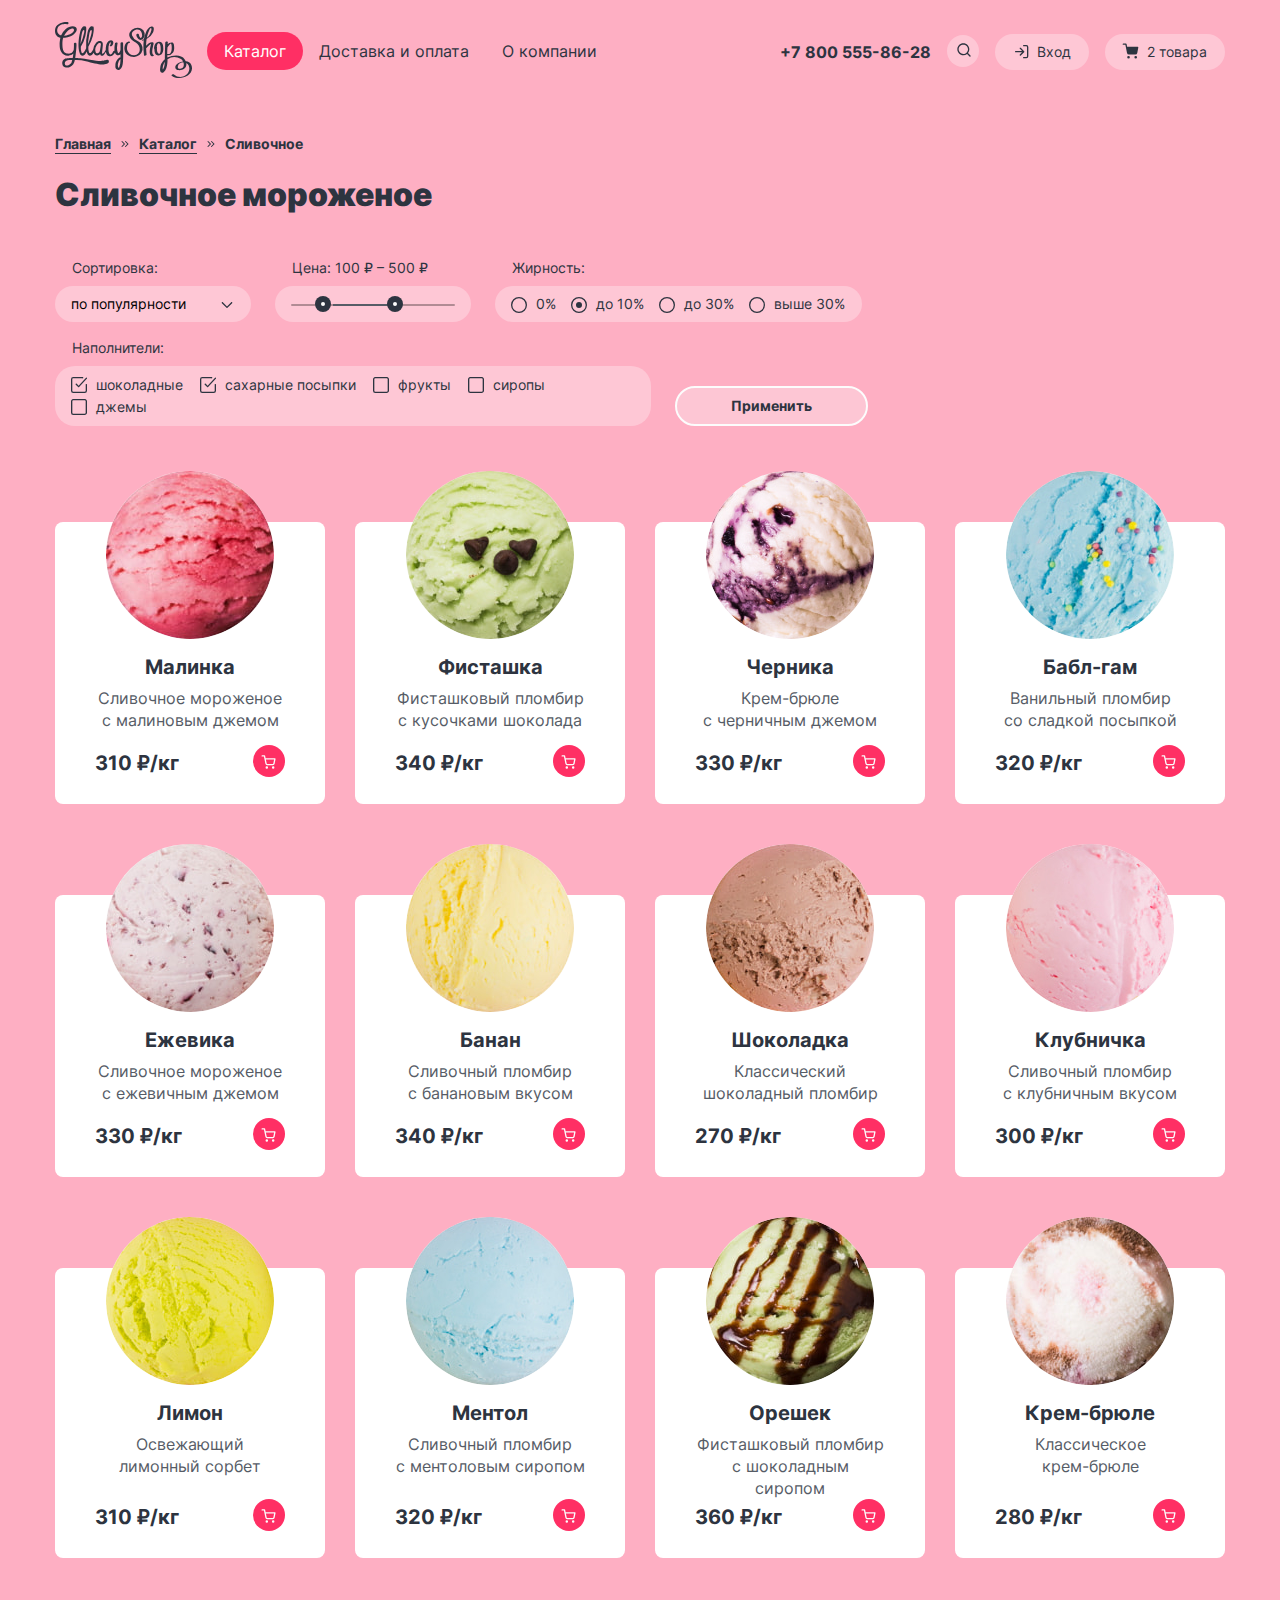
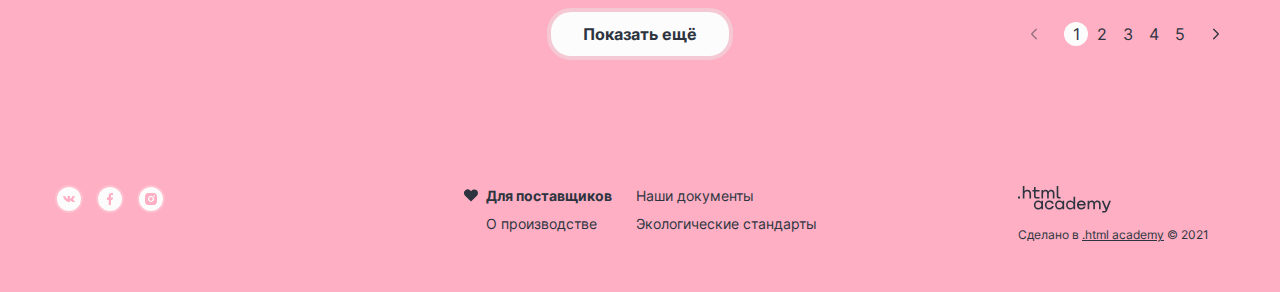
==== commit f30b00bd: "Исправления для допуска на защиту" ====
--- a/catalog.html
+++ b/catalog.html
@@ -7,9 +7,8 @@
   <meta http-equiv="X-UA-Compatible" content="IE=edge">
   <meta name="viewport" content="width=device-width, initial-scale=1.0">
 
-  <!-- Заготовка для фавикона -->
   <link rel="icon" href="favicon.ico">
-  <link rel="icon" type="image/png" sizes="32x32" href="images/icons/favicon.svg">
+  <link rel="icon" type="image/png" sizes="32x32" href="images/favicon/favicon.png">
 
   <link rel="stylesheet" href="styles/styles.css">
 
@@ -38,9 +37,9 @@
               <li class="catalog-submenu-item special"><a class="catalog-submenu-link"
                   href="#"><strong>Новинки</strong></a></li>
               <li class="catalog-submenu-item"><a class="catalog-submenu-link" href="catalog.html">Сливочное</a></li>
-              <li class="catalog-submenu-item"><a class="catalog-submenu-link" href="">Щербеты</a></li>
-              <li class="catalog-submenu-item"><a class="catalog-submenu-link" href="">Фруктовый лед</a></li>
-              <li class="catalog-submenu-item"><a class="catalog-submenu-link" href="">Мелорин</a></li>
+              <li class="catalog-submenu-item"><a class="catalog-submenu-link" href="#">Щербеты</a></li>
+              <li class="catalog-submenu-item"><a class="catalog-submenu-link" href="#">Фруктовый лед</a></li>
+              <li class="catalog-submenu-item"><a class="catalog-submenu-link" href="#">Мелорин</a></li>
             </ul>
           </li>
           <li class="nav-item">
@@ -105,7 +104,7 @@
                   </p>
 
                   <div class="popover-customer-login-wrapper">
-                    <!-- <button class="popover-login-button" type="submit">Войти</button> -->
+
                     <button class="button button-red popover-login-button" type="submit">Войти</button>
                     <div class="popover-customer-recovery-wrapper">
                       <ul class="recovery-list">
@@ -198,7 +197,7 @@
           <fieldset class="catalog-filter-group filter-dropdown">
             <legend class="catalog-filter-title">Сортировка:</legend>
             <select name="catalog" class="catalog-product-selection">
-              <option class="" selected value="по популярности">по популярности</option>
+              <option value="по популярности" selected>по популярности</option>
               <option value="по стоимости">по стоимости</option>
               <option value="по вкусу">по вкусу</option>
             </select>
@@ -642,8 +641,6 @@
     <!-- Пагинация страниц -->
     <div class="product-pagination">
 
-      
-
       <div class="pagination-wrapper">
         <ul class="pagination-list">
           <li class="pagination-item">
@@ -736,7 +733,6 @@
       </ul>
     </div>
 
-
     <!-- Дополнительное меню -->
     
     <div class="footer-menu">
@@ -769,7 +765,6 @@
         </li>
       </ul>
     </div>
-    
 
     <!-- Копирайт  -->
     <div class="footer-copyright">
--- a/styles/styles.css
+++ b/styles/styles.css
@@ -16,6 +16,9 @@
 
 body {
   margin: 0;
+  padding-left: 20px;
+  padding-right: 20px;
+  min-width:1170px;
   display: flex;
   flex-direction: column;
   min-height: 100%;
@@ -307,6 +310,7 @@
   box-shadow: 0 0 0 4px #f4c9d4;
   outline: none;
   text-align: center;
+  font-family: "Inter", sans-serif;
   font-style: normal;
   font-weight: 700;
   font-size: 16px;
@@ -353,6 +357,7 @@
   background-color: #ff2f64;
   color: #fcfcfc;
   border: 4px solid #f7baca;
+  font-family: "Inter", sans-serif;
   font-style: normal;
   font-weight: 700;
   font-size: 16px;
@@ -396,6 +401,7 @@
   color: #2d3440;
   text-decoration: none;
   border: 2px solid #ffffff;
+  font-family: "Inter", sans-serif;
   font-style: normal;
   font-weight: 400;
   font-size: 14px;
@@ -473,16 +479,6 @@
   border: 1px solid #b9b9b9;
 }
 
-/* 
-.input-form-placeholder:hover,
-.popover-login-input:hover,
-.popover-login-input:hover,
-.form-field:hover {
-  color: #2d3440;
-  border: 1px solid #2d3440;
-}
-*/
-
 .input-form-placeholder:focus,
 .input-subscription-form:focus,
 .popover-login-input:focus,
@@ -491,34 +487,6 @@
   box-shadow: inset 0 0 0 2px #000000;
   outline: none;
 } 
-
-/* .input-form-placeholder:invalid,
-.popover-login-input:invalid,
-.popover-login-input:invalid,
-.form-field:invalid {
-  background: #ffffff;
-  border: 1px solid #ea5454;
-  color: #2d3440;
-} */
-
-/* .input-form-placeholder:invalid:hover,
-.popover-login-input:invalid:hover,
-.popover-login-input:invalid:hover,
-.form-field:invalid:hover {
-  background: #ffffff;
-  border: 2px solid #ea5454;
-  color: #2d3440;
-}
-*/
-/* .input-form-placeholder:invalid:focus,
-.popover-login-input:invalid:focus,
-.popover-login-input:invalid:focus,
-.form-field:invalid:focus {
-  background: #ffffff;
-  border: 1px solid #ea5454;
-  color: #2d3440;
-  box-shadow: none;
-} */
 
 .input-form-placeholder:disabled,
 .input-subscription-form:disabled,
@@ -552,6 +520,12 @@
   outline: none;
 }
 
+.htmlacademy-logo-link:focus,
+.footer-copyright-logo:focus {
+  box-shadow: inset 0 0 0 2px #000000;
+  outline: none;
+}
+
 /* -----------------------------------------------------------
 --------------------------INDEX.html--------------------------
 ----------------------------------------------------------- */
@@ -695,8 +669,6 @@
   color: #2d3440;
   text-decoration: none;
 }
-
-/* Состояние элемента для выбранного раздела =>  background-color: #ff7799; color: #fcfcfc; */
 
 /* Правая часть навигации с попапами */
 
@@ -900,7 +872,6 @@
   margin: auto -19px;
   z-index: 1; 
 }
-/* Стрелочки (svg) внутри кнопок */
 
 button.button-slider svg {
   position: absolute;
@@ -1155,7 +1126,6 @@
   max-width: 570px;
 }
 
-/* класс создан ради пиксель-перфекта  */
 div.banner-marshmallow-wrapper {
   width: 329px;
 }
@@ -1229,7 +1199,7 @@
   -webkit-border-radius: 8px 8px 8px 8px;
   -moz-border-radius: 8px 8px 8px 8px;
   border-radius: 8px 8px 8px 8px;
-  margin-top: 81px; /* ! @ было 80px*/
+  margin-top: 81px;
   padding-top: 0;
   padding-right: 40px;
   padding-bottom: 0;
@@ -1241,7 +1211,7 @@
   flex-direction: row;
   justify-content: space-between;
   align-items: baseline;
-  margin-bottom: 27px; /* ! @ не было */
+  margin-bottom: 27px;
 }
 
 .product-card-button {
@@ -1304,7 +1274,7 @@
 .product-card-description {
   margin: 0;
   padding: 0;
-  padding-top: 8px; /* ! @ не было*/
+  padding-top: 8px;
   font-style: normal;
   font-weight: 400;
   font-size: 16px;
@@ -1329,14 +1299,14 @@
 }
 
 .product-card-image-link {
-  margin-top: -51px; /* ! @ было 54px */
+  margin-top: -51px;
   margin-bottom: 16px;
 }
 
 /* Price */
 .product-card-price {
   padding: 0;
-  margin-bottom: 0; /* ! @ было 31px => компенсировал через product-price-wrapper */
+  margin-bottom: 0;
   font-weight: 700;
   font-size: 20px;
   line-height: 24px;
@@ -1363,7 +1333,7 @@
   -moz-border-radius: 20px 20px 20px 20px;
   border-radius: 20px 20px 20px 20px;
   margin: 0 auto;
-  margin-bottom: 79px; /* ! @ было 80px */
+  margin-bottom: 79px;
   display: flex;
   flex-direction: column; 
 }
@@ -1373,9 +1343,9 @@
   padding: 0;
   background-color: #fcfcfc;
   width: 1122px;
-  padding-top: 27px; /* ! @ было 24px */
+  padding-top: 27px;
   padding-right: 0px;
-  padding-bottom: 40px; /* ! @ было 41px */
+  padding-bottom: 40px;
   padding-left: 0px;
   -webkit-border-radius: 20px 20px 20px 20px;
   -moz-border-radius: 20px 20px 20px 20px;
@@ -1384,7 +1354,7 @@
 
 .advantages-title {
   margin-top: 29px;
-  margin-bottom: 39px; /* ! @ было 42px */
+  margin-bottom: 39px;
 }
 
 .advantages-grid {
@@ -1422,7 +1392,7 @@
   border-radius: 50%;
   border: 3px solid #2D3440;
   left: 76px;
-  top: 1px; /* ! @ было -1px */
+  top: 1px;
   transform: translateX(-140px); */
 }
 
@@ -1439,7 +1409,7 @@
   width: 48px;
   height: 48px;
   left: -64px;
-  top: 16px; /* ! @ было 15px */
+  top: 16px;
 }
 
 .adva-3 {
@@ -1455,7 +1425,7 @@
   width: 48px;
   height: 48px;
   left: -64px;
-  top: 16px; /* ! @ было 15px */
+  top: 16px;
 }
 
 .adva-4 {
@@ -1471,7 +1441,7 @@
   width: 48px;
   height: 48px;
   left: -64px;
-  top: 16px; /* ! @ было 15px */
+  top: 16px;
 }
 
 .advantages-item-text {
@@ -1487,7 +1457,7 @@
   justify-content: space-between;
   width: 1170px;
   align-items: flex-start;
-  margin-bottom: 76px; /* ! @ было 74px */ 
+  margin-bottom: 76px;
 }
 
 /* ARTICLE: SNIPPET FOR BLOGNEWS <=== */
@@ -1561,7 +1531,7 @@
   padding-top: 26px; 
   padding-right: 20px; 
   padding-bottom: 26px; 
-  padding-left: 27px; /* ! @ было 23px */
+  padding-left: 27px;
   margin: 0 auto;
 }
 
@@ -1571,7 +1541,7 @@
   font-size: 16px;
   line-height: 22px;
   color: #565c66;
-  margin-bottom: 38px; /* ! @ было 42px */
+  margin-bottom: 38px;
   margin-top: 0px;
 }
 
@@ -1921,8 +1891,8 @@
   font-size: 20px;
   line-height: 24px;
   color: #2d3440;
-  padding-top: 14px; /* ! было 16px */
-  padding-bottom: 18px; /* ! было 17px */
+  padding-top: 14px; 
+  padding-bottom: 18px;
 }
 
 .contact-underlay-wrapper .nav-phone-number {
@@ -2053,7 +2023,7 @@
   padding: 0;
   margin: 0;
   display: block;
-  margin-top: 47px; /* ! @ было 49px */
+  margin-top: 47px;
   margin-right: 14px;
   margin-bottom: 0;
   margin-left: 0;
@@ -2083,19 +2053,19 @@
 
 .about-text {
   display: block;
-  padding-top: 2px; /* ! @ было 0 */
+  padding-top: 2px;
   padding-bottom: 15px; 
 }
 
 .footer-menu {
-  margin-top: 29px; /* ! @ было 30px */
+  margin-top: 29px;
 }
 
 .footer-menu-list {
   display:grid;
   grid-template-columns: 150px 206px;
   min-width: 380px;
-  row-gap: 6px; /* ! @ было 8px */
+  row-gap: 6px;
   padding-left: 62px;
 }
 
@@ -2388,8 +2358,11 @@
 }
 
 .range-toggle::after {
+  position: absolute;
   content: "";
   display: block;
+  left: 6px;
+  top: 6px;
   width: 4px;
   height: 4px;
   background-color: #fcfcfc;
@@ -2408,7 +2381,20 @@
 .range-toggle:focus {
   outline: none;
   background-color: #fcfcfc;
-  border-color: #2d3440;
+  box-shadow: inset 0 0 0 2px #000000;
+  outline: none;
+}
+
+.range-toggle:focus::after {
+  position: absolute;
+  content: "";
+  display: block;
+  left: 6px;
+  top: 6px;
+  width: 4px;
+  height: 4px;
+  background-color: #2d3440;
+  border-radius: 50%;
 }
 
 .range-toggle:focus .range-toggle::after {
@@ -2458,7 +2444,6 @@
   appearance: textfield;
 }
 
-/* отключаем стрелки у input */
 .range-input::-webkit-outer-spin-button,
 .range-input::-webkit-inner-spin-button {
   appearance: none;
@@ -2501,27 +2486,23 @@
 }
 
 .option {
-  display: block; /* стилизация */
+  display: block;
   position: relative;
 }
 .check {
-  padding-left: 25px; /* отодвигаем кастомные чекбоксы от текста */
-}
-
-/* прячем браузерные чек-боксы и убираем пробел между текстом и инпутом */
+  padding-left: 25px;
+}
 
 .check-input {
   width: 1px;
   height: 1px;
   overflow: hidden;
   clip: rect(0 0 0 0);
-  position: absolute; /* убираем пробел между текстом и инпутом */
+  position: absolute;
   -webkit-appearance: none;
   -moz-appearance: none;
-  appearance: none; /* прячем браузерные чек-боксы и убираем пробел между текстом и инпутом */
-}
-
-/* Вставляем собственные чекбоксы через <span class="check-box"></span> */
+  appearance: none;
+}
 
 .check-box {
   position: absolute;
@@ -2619,7 +2600,6 @@
 }
 
 /* Disabled */
-/* TODO Переименовать иконки по стандартной форме и оптимизировать! */
 
 .check-input:disabled + .check-radio-button {
   background-image: url("../images/icons/radio-off.svg");
@@ -2721,7 +2701,7 @@
   display: flex;
   flex-direction: row-reverse;
   align-items: center;
-  margin: 13px 2px 42px; /* ! @ было 40px */
+  margin: 13px 2px 42px;
 }
 
 .pagination-button-wrapper {
@@ -2867,16 +2847,16 @@
   margin: 0;
   padding: 0;
   position: absolute;
-  top: 34px; /* ! @ было 35px */
-  right: -1px; /* ! @ было 0 */
+  top: 34px;
+  right: -1px;
   z-index: 3;
   min-width: 420px;
   background-color: #f9f9f9;
   border-radius: 4px;
   margin-top: 8px;
-  padding-top: 29px; /* ! @ было 48px */
+  padding-top: 29px;
   padding-right: 48px;
-  padding-bottom: 53px; /* ! @ было 52px */
+  padding-bottom: 53px;
   padding-left: 48px;
   color: rgba(45, 52, 64, 1);
   display: none;
@@ -3089,7 +3069,7 @@
   content: "";
   display: block;
   width: 100%;
-  height: 14px; /* ! @ былл 12px */
+  height: 14px;
   position: absolute;
   right: 0;
   top: 31px;
@@ -3271,8 +3251,8 @@
 .modal-close-button {
   position: absolute;
   padding: 0;
-  top: 13px; /* ! @ было 0 */
-  right: 14px; /* ! @ было 0 */
+  top: 13px;
+  right: 14px; 
   width: 56px;
   height: 56px;
   background-color: transparent;
